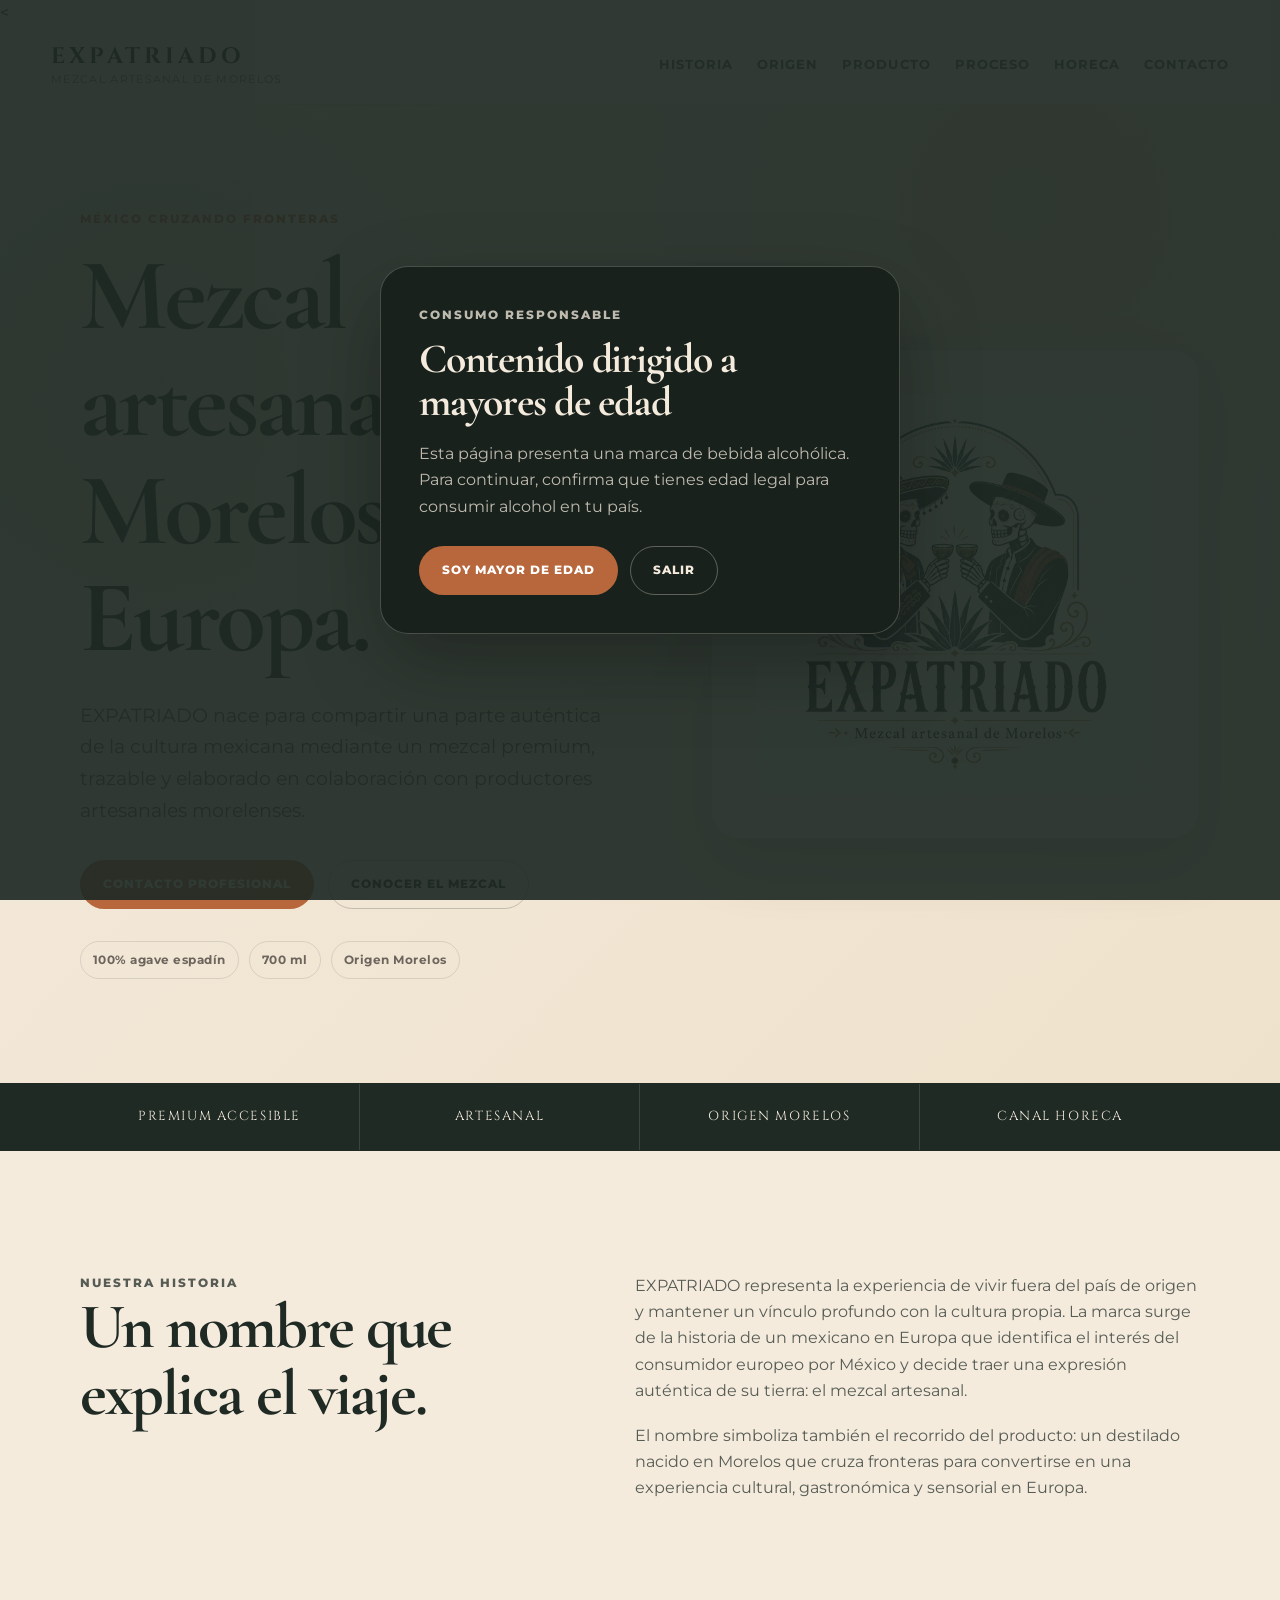
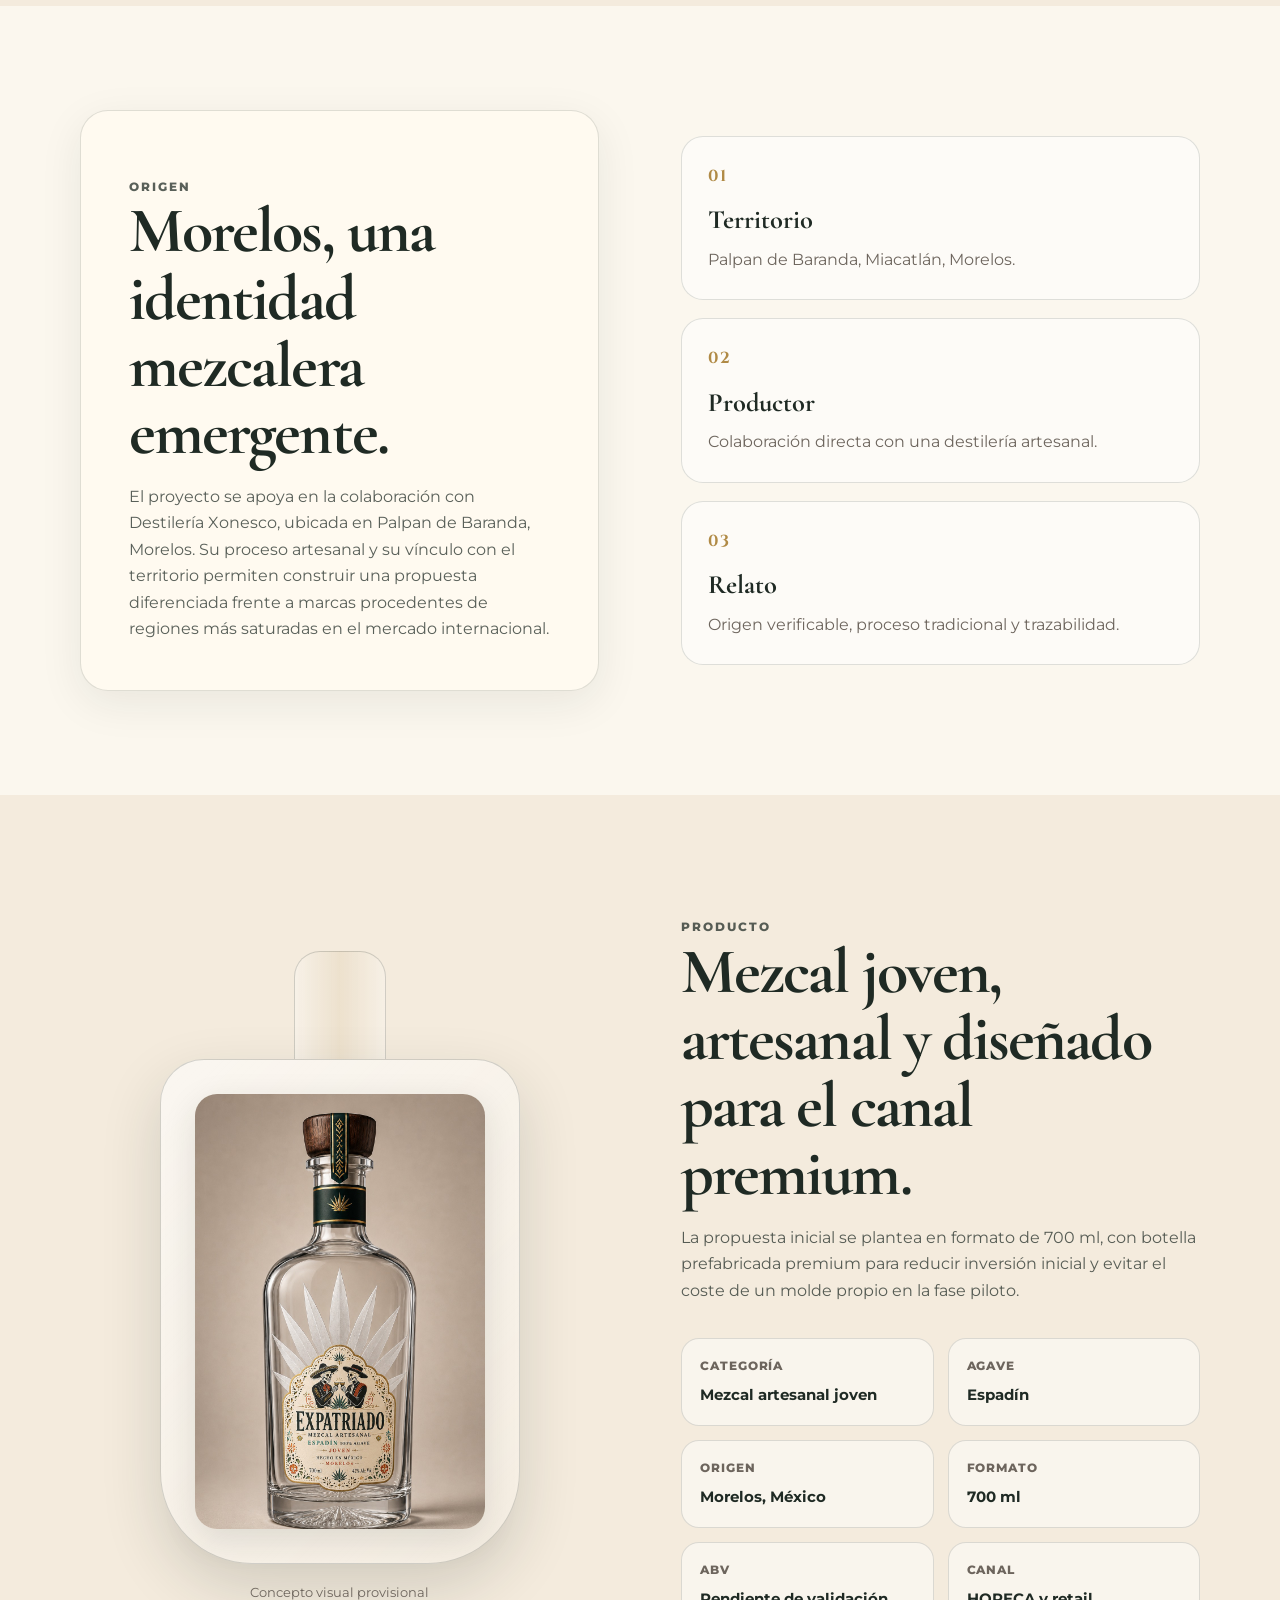
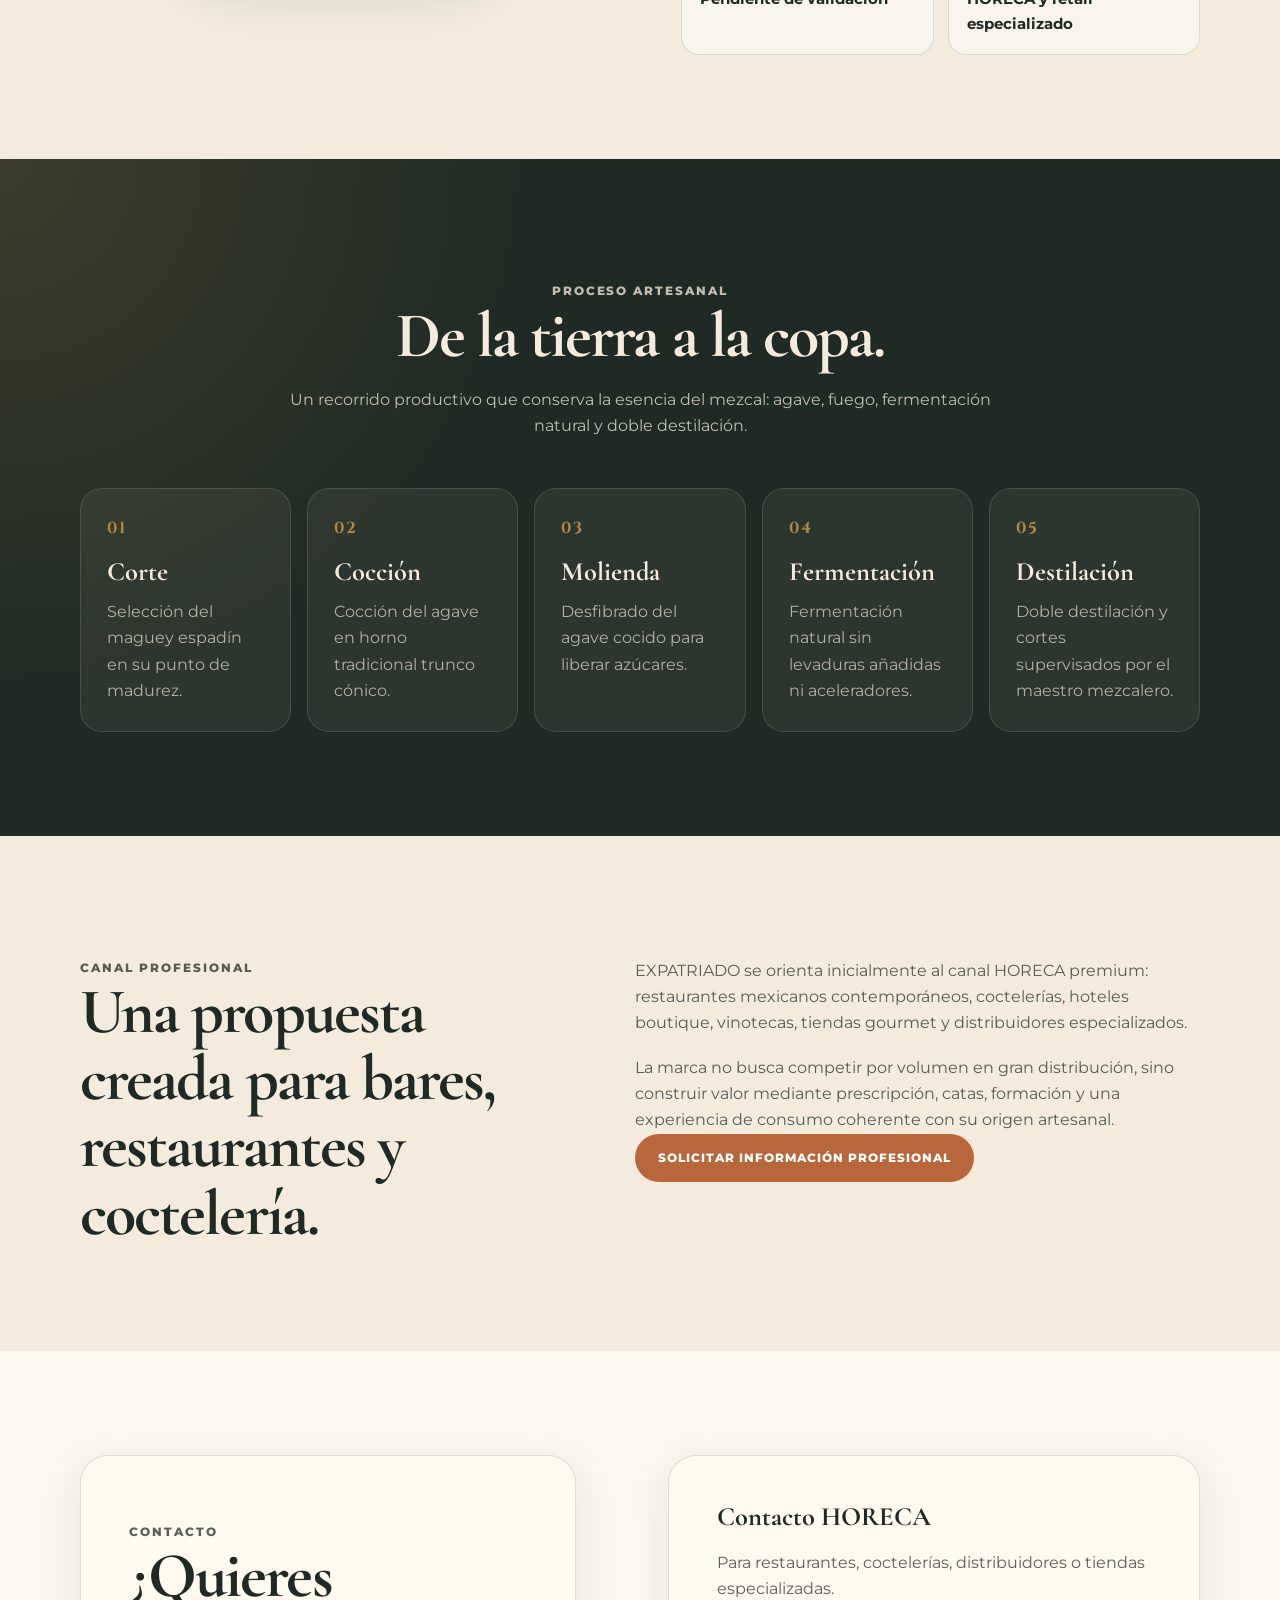
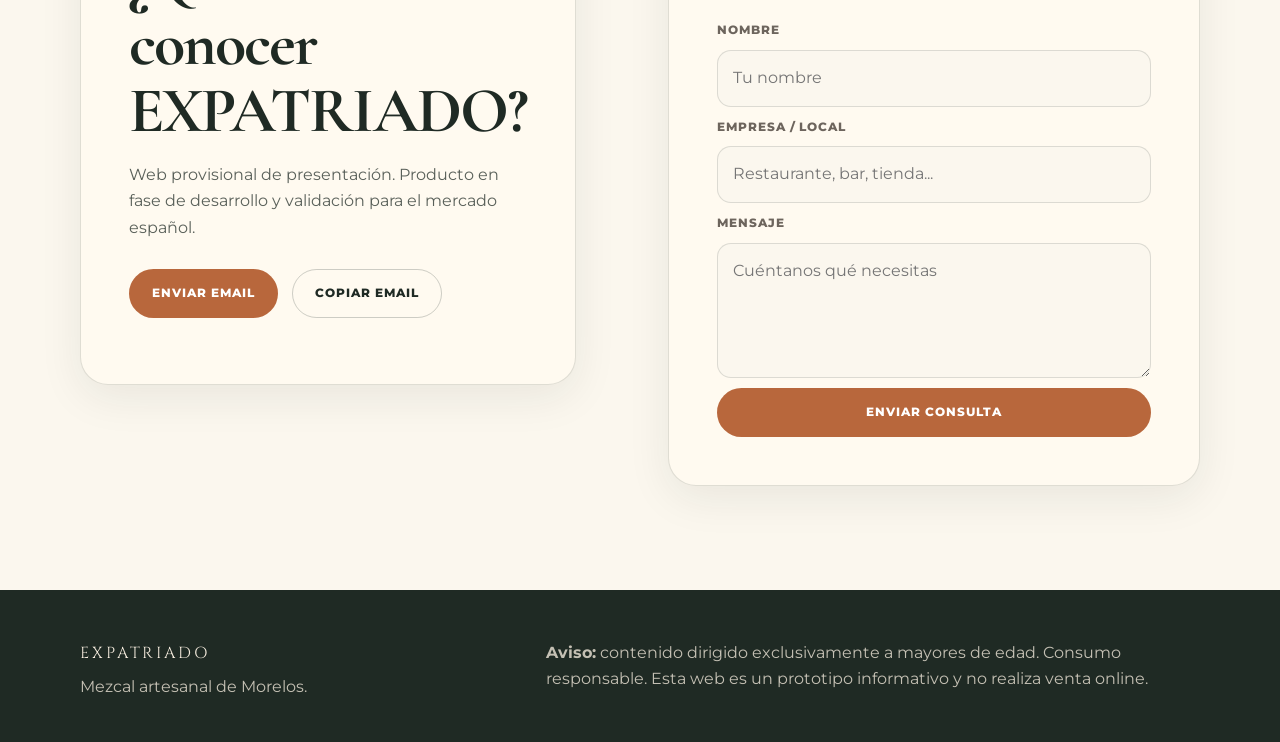
==== index.html @ f36135cd "Replace logo image with Expatriado-logo.jpg" ====
<!doctype html>
<html lang="es">
<head>
  <meta charset="utf-8" />
  <meta name="viewport" content="width=device-width, initial-scale=1" />
  <title>EXPATRIADO | Mezcal artesanal de Morelos</title>
  <meta name="description" content="EXPATRIADO es una propuesta de mezcal artesanal de Morelos creada para acercar la cultura mexicana al mercado europeo." />
  <meta name="theme-color" content="#1F2A24" />

  <!-- Cambia estos favicons por tu versión final del logo si quieres -->
  <link rel="icon" type="image/png" sizes="192x192" href="./Expatriado-logo.jpg" />
  <<link rel="stylesheet" href="./style.css">

  <!-- Tipografías: puedes sustituirlas si decides cambiar el estilo visual -->
  <link rel="preconnect" href="https://fonts.googleapis.com" />
  <link rel="preconnect" href="https://fonts.gstatic.com" crossorigin />
  <link href="https://fonts.googleapis.com/css2?family=Cinzel:wght@500;600;700&family=Cormorant+Garamond:wght@500;600;700&family=Montserrat:wght@400;500;600;700&display=swap" rel="stylesheet" />

  <link rel="stylesheet" href="style.css" />
</head>
<body>
  <div class="age-gate" id="ageGate" aria-live="polite">
    <div class="age-gate__card" role="dialog" aria-modal="true" aria-labelledby="ageTitle">
      <p class="eyebrow">Consumo responsable</p>
      <h2 id="ageTitle">Contenido dirigido a mayores de edad</h2>
      <p>Esta página presenta una marca de bebida alcohólica. Para continuar, confirma que tienes edad legal para consumir alcohol en tu país.</p>
      <div class="age-gate__actions">
        <button class="btn btn--primary" id="acceptAge">Soy mayor de edad</button>
        <a class="btn btn--ghost" href="https://www.google.com/">Salir</a>
      </div>
    </div>
  </div>

  <header class="site-header" id="top">
    <a class="brand" href="#top" aria-label="Ir al inicio">
      <span class="brand__name">EXPATRIADO</span>
      <span class="brand__tagline">Mezcal artesanal de Morelos</span>
    </a>

    <button class="nav-toggle" id="navToggle" aria-label="Abrir menú" aria-controls="siteNav" aria-expanded="false">
      <span></span><span></span><span></span>
    </button>

    <nav class="site-nav" id="siteNav">
      <a href="#historia">Historia</a>
      <a href="#origen">Origen</a>
      <a href="#producto">Producto</a>
      <a href="#proceso">Proceso</a>
      <a href="#horeca">HORECA</a>
      <a href="#contacto">Contacto</a>
    </nav>
  </header>

  <main>
    <section class="hero section-padding">
      <div class="container hero__grid">
        <div class="hero__content reveal">
          <p class="eyebrow">México cruzando fronteras</p>
          <h1>Mezcal artesanal de Morelos para Europa.</h1>
          <p class="hero__lead">EXPATRIADO nace para compartir una parte auténtica de la cultura mexicana mediante un mezcal premium, trazable y elaborado en colaboración con productores artesanales morelenses.</p>
          <div class="hero__actions">
            <a class="btn btn--primary" href="#contacto">Contacto profesional</a>
            <a class="btn btn--secondary" href="#producto">Conocer el mezcal</a>
          </div>
          <div class="hero__meta" aria-label="Atributos principales">
            <span>100% agave espadín</span>
            <span>700 ml</span>
            <span>Origen Morelos</span>
          </div>
        </div>

        <div class="hero__visual reveal reveal--delay">
          <div class="logo-card">
            <img src="./Expatriado-logo.jpg" alt="Logo conceptual de EXPATRIADO Mezcal Artesanal de Morelos" />
          </div>
        </div>
      </div>
    </section>

    <section class="intro-band" aria-label="Posicionamiento de marca">
      <div class="container intro-band__grid">
        <p>Premium accesible</p>
        <p>Artesanal</p>
        <p>Origen Morelos</p>
        <p>Canal HORECA</p>
      </div>
    </section>

    <section class="section-padding" id="historia">
      <div class="container split">
        <div class="section-heading reveal">
          <p class="eyebrow">Nuestra historia</p>
          <h2>Un nombre que explica el viaje.</h2>
        </div>
        <div class="copy reveal reveal--delay">
          <p>EXPATRIADO representa la experiencia de vivir fuera del país de origen y mantener un vínculo profundo con la cultura propia. La marca surge de la historia de un mexicano en Europa que identifica el interés del consumidor europeo por México y decide traer una expresión auténtica de su tierra: el mezcal artesanal.</p>
          <p>El nombre simboliza también el recorrido del producto: un destilado nacido en Morelos que cruza fronteras para convertirse en una experiencia cultural, gastronómica y sensorial en Europa.</p>
        </div>
      </div>
    </section>

    <section class="section-padding section-muted" id="origen">
      <div class="container origin-grid">
        <div class="origin-card reveal">
          <p class="eyebrow">Origen</p>
          <h2>Morelos, una identidad mezcalera emergente.</h2>
          <p>El proyecto se apoya en la colaboración con Destilería Xonesco, ubicada en Palpan de Baranda, Morelos. Su proceso artesanal y su vínculo con el territorio permiten construir una propuesta diferenciada frente a marcas procedentes de regiones más saturadas en el mercado internacional.</p>
        </div>
        <div class="origin-points reveal reveal--delay">
          <article>
            <span>01</span>
            <h3>Territorio</h3>
            <p>Palpan de Baranda, Miacatlán, Morelos.</p>
          </article>
          <article>
            <span>02</span>
            <h3>Productor</h3>
            <p>Colaboración directa con una destilería artesanal.</p>
          </article>
          <article>
            <span>03</span>
            <h3>Relato</h3>
            <p>Origen verificable, proceso tradicional y trazabilidad.</p>
          </article>
        </div>
      </div>
    </section>

    <section class="section-padding" id="producto">
      <div class="container product-grid">
        <div class="bottle-card reveal" aria-label="Concepto visual de botella">
          <div class="bottle-card__neck"></div>
          <div class="bottle-card__body">
            <img src="./Expatriado-botella.jpg" alt="Concepto de etiqueta EXPATRIADO" />
          </div>
          <p class="bottle-card__caption">Concepto visual provisional</p>
        </div>

        <div class="product-copy reveal reveal--delay">
          <p class="eyebrow">Producto</p>
          <h2>Mezcal joven, artesanal y diseñado para el canal premium.</h2>
          <p>La propuesta inicial se plantea en formato de 700 ml, con botella prefabricada premium para reducir inversión inicial y evitar el coste de un molde propio en la fase piloto.</p>

          <div class="specs">
            <div><span>Categoría</span><strong>Mezcal artesanal joven</strong></div>
            <div><span>Agave</span><strong>Espadín</strong></div>
            <div><span>Origen</span><strong>Morelos, México</strong></div>
            <div><span>Formato</span><strong>700 ml</strong></div>
            <div><span>ABV</span><strong>Pendiente de validación</strong></div>
            <div><span>Canal</span><strong>HORECA y retail especializado</strong></div>
          </div>
        </div>
      </div>
    </section>

    <section class="section-padding section-dark" id="proceso">
      <div class="container">
        <div class="section-heading section-heading--center reveal">
          <p class="eyebrow">Proceso artesanal</p>
          <h2>De la tierra a la copa.</h2>
          <p>Un recorrido productivo que conserva la esencia del mezcal: agave, fuego, fermentación natural y doble destilación.</p>
        </div>

        <div class="process-grid reveal reveal--delay">
          <article>
            <span>01</span>
            <h3>Corte</h3>
            <p>Selección del maguey espadín en su punto de madurez.</p>
          </article>
          <article>
            <span>02</span>
            <h3>Cocción</h3>
            <p>Cocción del agave en horno tradicional trunco cónico.</p>
          </article>
          <article>
            <span>03</span>
            <h3>Molienda</h3>
            <p>Desfibrado del agave cocido para liberar azúcares.</p>
          </article>
          <article>
            <span>04</span>
            <h3>Fermentación</h3>
            <p>Fermentación natural sin levaduras añadidas ni aceleradores.</p>
          </article>
          <article>
            <span>05</span>
            <h3>Destilación</h3>
            <p>Doble destilación y cortes supervisados por el maestro mezcalero.</p>
          </article>
        </div>
      </div>
    </section>

    <section class="section-padding" id="horeca">
      <div class="container horeca-grid">
        <div class="section-heading reveal">
          <p class="eyebrow">Canal profesional</p>
          <h2>Una propuesta creada para bares, restaurantes y coctelería.</h2>
        </div>
        <div class="copy reveal reveal--delay">
          <p>EXPATRIADO se orienta inicialmente al canal HORECA premium: restaurantes mexicanos contemporáneos, coctelerías, hoteles boutique, vinotecas, tiendas gourmet y distribuidores especializados.</p>
          <p>La marca no busca competir por volumen en gran distribución, sino construir valor mediante prescripción, catas, formación y una experiencia de consumo coherente con su origen artesanal.</p>
          <a class="btn btn--primary" href="#contacto">Solicitar información profesional</a>
        </div>
      </div>
    </section>

    <section class="section-padding section-muted" id="contacto">
      <div class="container contact-grid">
        <div class="contact-card reveal">
          <p class="eyebrow">Contacto</p>
          <h2>¿Quieres conocer EXPATRIADO?</h2>
          <p>Web provisional de presentación. Producto en fase de desarrollo y validación para el mercado español.</p>
          <div class="contact-actions">
            <!-- CAMBIAR: sustituye este correo por el correo real de la marca -->
            <a class="btn btn--primary" href="mailto:contacto@expatriadomezcal.com?subject=Contacto%20profesional%20EXPATRIADO">Enviar email</a>
            <button class="btn btn--secondary" id="copyEmail" type="button" data-email="contacto@expatriadomezcal.com">Copiar email</button>
          </div>
          <p class="small-text" id="copyStatus" aria-live="polite"></p>
        </div>

        <div class="newsletter-card reveal reveal--delay">
          <h3>Contacto HORECA</h3>
          <p>Para restaurantes, coctelerías, distribuidores o tiendas especializadas.</p>
          <!-- GitHub Pages no procesa formularios. Conecta este formulario a Google Forms, Formspree o Netlify Forms si lo necesitas. -->
          <form class="contact-form" action="mailto:contacto@expatriadomezcal.com" method="post" enctype="text/plain">
            <label for="name">Nombre</label>
            <input id="name" name="nombre" type="text" placeholder="Tu nombre" />

            <label for="business">Empresa / local</label>
            <input id="business" name="empresa" type="text" placeholder="Restaurante, bar, tienda..." />

            <label for="message">Mensaje</label>
            <textarea id="message" name="mensaje" rows="4" placeholder="Cuéntanos qué necesitas"></textarea>

            <button class="btn btn--primary" type="submit">Enviar consulta</button>
          </form>
        </div>
      </div>
    </section>
  </main>

  <footer class="site-footer">
    <div class="container footer-grid">
      <div>
        <p class="footer-brand">EXPATRIADO</p>
        <p>Mezcal artesanal de Morelos.</p>
      </div>
      <div>
        <p><strong>Aviso:</strong> contenido dirigido exclusivamente a mayores de edad. Consumo responsable. Esta web es un prototipo informativo y no realiza venta online.</p>
      </div>
    </div>
  </footer>

  <script src="script.js"></script>
</body>
</html>
---- style.css ----
:root {
  --cream: #F4EBDD;
  --paper: #FBF7EE;
  --obsidian: #1F2A24;
  --agave: #4F6F52;
  --terracotta: #B8673C;
  --old-gold: #B08A45;
  --talavera: #2F5F73;
  --charcoal: #2B2B2B;
  --muted: #6D655D;
  --line: rgba(31, 42, 36, 0.14);
  --shadow: 0 24px 60px rgba(31, 42, 36, 0.16);
  --radius: 28px;
  --font-logo: 'Cinzel', Georgia, serif;
  --font-title: 'Cormorant Garamond', Georgia, serif;
  --font-body: 'Montserrat', Arial, sans-serif;
}

* { box-sizing: border-box; }
html { scroll-behavior: smooth; }
body {
  margin: 0;
  font-family: var(--font-body);
  color: var(--obsidian);
  background: var(--cream);
  line-height: 1.65;
}

img { max-width: 100%; display: block; }
a { color: inherit; text-decoration: none; }
button, input, textarea { font: inherit; }

.container {
  width: min(1120px, calc(100% - 40px));
  margin-inline: auto;
}

.section-padding { padding: 104px 0; }
.section-muted { background: var(--paper); }
.section-dark {
  background: radial-gradient(circle at top left, rgba(176, 138, 69, 0.20), transparent 38%), var(--obsidian);
  color: var(--cream);
}

.site-header {
  position: sticky;
  top: 0;
  z-index: 20;
  display: flex;
  align-items: center;
  justify-content: space-between;
  gap: 24px;
  padding: 18px clamp(20px, 4vw, 56px);
  background: rgba(244, 235, 221, 0.88);
  backdrop-filter: blur(16px);
  border-bottom: 1px solid rgba(31, 42, 36, 0.08);
}

.brand { display: inline-flex; flex-direction: column; line-height: 1.1; }
.brand__name {
  font-family: var(--font-logo);
  letter-spacing: 0.18em;
  font-size: clamp(1.05rem, 2vw, 1.4rem);
  font-weight: 700;
}
.brand__tagline {
  margin-top: 5px;
  font-size: 0.68rem;
  letter-spacing: 0.12em;
  text-transform: uppercase;
  color: var(--muted);
}

.site-nav { display: flex; align-items: center; gap: 24px; }
.site-nav a {
  font-size: 0.79rem;
  font-weight: 700;
  text-transform: uppercase;
  letter-spacing: 0.08em;
  color: rgba(31, 42, 36, 0.78);
  transition: color 180ms ease;
}
.site-nav a:hover { color: var(--terracotta); }

.nav-toggle { display: none; background: transparent; border: 0; padding: 8px; }
.nav-toggle span { display: block; width: 25px; height: 2px; margin: 5px 0; background: var(--obsidian); }

.hero {
  min-height: calc(100vh - 80px);
  display: grid;
  align-items: center;
  background:
    radial-gradient(circle at 80% 10%, rgba(176, 138, 69, 0.18), transparent 28%),
    radial-gradient(circle at 12% 28%, rgba(79, 111, 82, 0.12), transparent 24%),
    linear-gradient(135deg, var(--cream), #EFE2CC);
}
.hero__grid {
  display: grid;
  grid-template-columns: 1.05fr 0.95fr;
  gap: clamp(40px, 7vw, 90px);
  align-items: center;
}
.eyebrow {
  margin: 0 0 12px;
  color: var(--terracotta);
  font-size: 0.78rem;
  font-weight: 800;
  letter-spacing: 0.16em;
  text-transform: uppercase;
}
h1, h2, h3 { margin: 0; line-height: 1.05; }
h1 {
  max-width: 780px;
  font-family: var(--font-title);
  font-size: clamp(3.4rem, 8vw, 7.5rem);
  font-weight: 700;
  letter-spacing: -0.035em;
}
h2 {
  font-family: var(--font-title);
  font-size: clamp(2.4rem, 5vw, 4.6rem);
  font-weight: 700;
  letter-spacing: -0.03em;
}
h3 {
  font-family: var(--font-title);
  font-size: 1.65rem;
  font-weight: 700;
}
.hero__lead {
  max-width: 640px;
  margin: 28px 0 0;
  color: rgba(31, 42, 36, 0.78);
  font-size: clamp(1rem, 2vw, 1.2rem);
}
.hero__actions { display: flex; gap: 14px; flex-wrap: wrap; margin-top: 34px; }
.btn {
  display: inline-flex;
  align-items: center;
  justify-content: center;
  min-height: 48px;
  padding: 13px 22px;
  border-radius: 999px;
  border: 1px solid transparent;
  cursor: pointer;
  font-size: 0.78rem;
  font-weight: 800;
  text-transform: uppercase;
  letter-spacing: 0.08em;
  transition: transform 180ms ease, background 180ms ease, border-color 180ms ease;
}
.btn:hover { transform: translateY(-2px); }
.btn--primary { background: var(--terracotta); color: #fff; }
.btn--secondary { background: transparent; border-color: rgba(31, 42, 36, 0.22); color: var(--obsidian); }
.btn--ghost { background: transparent; border-color: rgba(244, 235, 221, 0.32); color: var(--cream); }
.hero__meta {
  display: flex;
  flex-wrap: wrap;
  gap: 10px;
  margin-top: 32px;
}
.hero__meta span {
  border: 1px solid rgba(31, 42, 36, 0.12);
  border-radius: 999px;
  padding: 8px 12px;
  color: var(--muted);
  font-size: 0.76rem;
  font-weight: 700;
  letter-spacing: 0.04em;
}
.logo-card {
  padding: clamp(22px, 4vw, 44px);
  border: 1px solid rgba(31, 42, 36, 0.12);
  border-radius: var(--radius);
  background: rgba(251, 247, 238, 0.72);
  box-shadow: var(--shadow);
}
.logo-card img { border-radius: calc(var(--radius) - 10px); }

.intro-band {
  border-top: 1px solid var(--line);
  border-bottom: 1px solid var(--line);
  background: var(--obsidian);
  color: var(--cream);
}
.intro-band__grid {
  display: grid;
  grid-template-columns: repeat(4, 1fr);
  text-align: center;
}
.intro-band p {
  margin: 0;
  padding: 22px 12px;
  border-right: 1px solid rgba(244, 235, 221, 0.14);
  font-family: var(--font-logo);
  letter-spacing: 0.12em;
  text-transform: uppercase;
  font-size: 0.82rem;
}
.intro-band p:last-child { border-right: 0; }

.split, .horeca-grid, .contact-grid {
  display: grid;
  grid-template-columns: 0.9fr 1.1fr;
  gap: clamp(36px, 8vw, 92px);
  align-items: start;
}
.copy p, .origin-card p, .product-copy p, .contact-card p, .newsletter-card p, .section-heading p {
  color: rgba(31, 42, 36, 0.74);
  margin: 18px 0 0;
}
.section-dark .section-heading p { color: rgba(244, 235, 221, 0.76); }
.section-heading--center { text-align: center; max-width: 760px; margin-inline: auto; }

.origin-grid, .product-grid {
  display: grid;
  grid-template-columns: 1fr 1fr;
  gap: clamp(36px, 7vw, 82px);
  align-items: center;
}
.origin-card, .contact-card, .newsletter-card {
  padding: clamp(28px, 4vw, 48px);
  border: 1px solid var(--line);
  border-radius: var(--radius);
  background: #fffaf0;
  box-shadow: 0 12px 44px rgba(31, 42, 36, 0.08);
}
.origin-points { display: grid; gap: 18px; }
.origin-points article, .process-grid article {
  padding: 26px;
  border-radius: 22px;
  border: 1px solid var(--line);
  background: rgba(255,255,255,0.54);
}
.origin-points span, .process-grid span {
  display: inline-block;
  margin-bottom: 18px;
  color: var(--old-gold);
  font-family: var(--font-logo);
  font-weight: 700;
  letter-spacing: 0.12em;
}
.origin-points p, .process-grid p { margin: 12px 0 0; color: var(--muted); }

.bottle-card {
  position: relative;
  width: min(360px, 100%);
  margin-inline: auto;
  display: grid;
  place-items: center;
}
.bottle-card__neck {
  width: 92px;
  height: 108px;
  border-radius: 26px 26px 0 0;
  border: 1px solid rgba(31, 42, 36, 0.18);
  border-bottom: 0;
  background: linear-gradient(90deg, rgba(255,255,255,0.3), rgba(176,138,69,0.10), rgba(255,255,255,0.26));
}
.bottle-card__body {
  width: 100%;
  min-height: 440px;
  display: grid;
  place-items: center;
  padding: 34px;
  border: 1px solid rgba(31, 42, 36, 0.18);
  border-radius: 44px 44px 92px 92px;
  background: linear-gradient(135deg, rgba(255,255,255,0.58), rgba(255,255,255,0.18));
  box-shadow: var(--shadow);
}
.bottle-card__body img { border-radius: 22px; box-shadow: 0 10px 34px rgba(31,42,36,0.12); }
.bottle-card__caption { margin: 18px 0 0; color: var(--muted); font-size: 0.82rem; }

.specs {
  display: grid;
  grid-template-columns: 1fr 1fr;
  gap: 14px;
  margin-top: 34px;
}
.specs div {
  padding: 18px;
  border: 1px solid var(--line);
  border-radius: 18px;
  background: rgba(255,255,255,0.48);
}
.specs span {
  display: block;
  color: var(--muted);
  font-size: 0.72rem;
  text-transform: uppercase;
  letter-spacing: 0.08em;
  font-weight: 800;
}
.specs strong { display: block; margin-top: 6px; font-size: 0.95rem; }

.process-grid {
  display: grid;
  grid-template-columns: repeat(5, 1fr);
  gap: 16px;
  margin-top: 48px;
}
.process-grid article {
  background: rgba(244, 235, 221, 0.06);
  border-color: rgba(244, 235, 221, 0.14);
}
.process-grid p { color: rgba(244, 235, 221, 0.68); }

.contact-actions { display: flex; flex-wrap: wrap; gap: 14px; margin-top: 28px; }
.small-text { font-size: 0.82rem; color: var(--muted); }
.contact-form { display: grid; gap: 10px; margin-top: 18px; }
.contact-form label {
  font-size: 0.75rem;
  text-transform: uppercase;
  letter-spacing: 0.08em;
  font-weight: 800;
  color: var(--muted);
}
.contact-form input, .contact-form textarea {
  width: 100%;
  border: 1px solid var(--line);
  border-radius: 14px;
  background: var(--paper);
  padding: 14px 15px;
  color: var(--obsidian);
}
.contact-form textarea { resize: vertical; }

.site-footer {
  padding: 42px 0;
  background: var(--obsidian);
  color: rgba(244, 235, 221, 0.78);
}
.footer-grid {
  display: grid;
  grid-template-columns: 0.8fr 1.2fr;
  gap: 30px;
  align-items: start;
}
.footer-brand {
  margin: 0;
  font-family: var(--font-logo);
  letter-spacing: 0.18em;
  color: var(--cream);
}
.site-footer p { margin: 8px 0 0; }

.age-gate {
  position: fixed;
  inset: 0;
  z-index: 100;
  display: none;
  align-items: center;
  justify-content: center;
  padding: 22px;
  background: rgba(31, 42, 36, 0.92);
  color: var(--cream);
}
.age-gate.is-visible { display: flex; }
.age-gate__card {
  max-width: 520px;
  padding: 38px;
  border: 1px solid rgba(244,235,221,0.22);
  border-radius: var(--radius);
  background: #18211c;
  box-shadow: 0 30px 80px rgba(0,0,0,0.28);
}
.age-gate__card h2 { font-size: 2.6rem; }
.age-gate__card p { color: rgba(244, 235, 221, 0.76); }
.age-gate__actions { display: flex; gap: 12px; flex-wrap: wrap; margin-top: 26px; }

.reveal {
  opacity: 0;
  transform: translateY(20px);
  transition: opacity 650ms ease, transform 650ms ease;
}
.reveal.is-visible { opacity: 1; transform: translateY(0); }
.reveal--delay { transition-delay: 110ms; }

@media (max-width: 980px) {
  .hero__grid, .split, .origin-grid, .product-grid, .horeca-grid, .contact-grid, .footer-grid { grid-template-columns: 1fr; }
  .process-grid { grid-template-columns: repeat(2, 1fr); }
  .intro-band__grid { grid-template-columns: repeat(2, 1fr); }
  .site-nav {
    position: absolute;
    inset: 100% 18px auto 18px;
    display: none;
    flex-direction: column;
    align-items: stretch;
    gap: 0;
    padding: 14px;
    border: 1px solid var(--line);
    border-radius: 18px;
    background: rgba(244, 235, 221, 0.98);
    box-shadow: var(--shadow);
  }
  .site-nav.is-open { display: flex; }
  .site-nav a { padding: 12px; }
  .nav-toggle { display: inline-block; }
}

@media (max-width: 620px) {
  .container { width: min(100% - 28px, 1120px); }
  .section-padding { padding: 72px 0; }
  h1 { font-size: 3.2rem; }
  h2 { font-size: 2.45rem; }
  .specs, .process-grid, .intro-band__grid { grid-template-columns: 1fr; }
  .intro-band p { border-right: 0; border-bottom: 1px solid rgba(244,235,221,0.14); }
  .bottle-card__body { min-height: 360px; padding: 22px; }
  .age-gate__card { padding: 26px; }
}
---- style.css ----
:root {
  --cream: #F4EBDD;
  --paper: #FBF7EE;
  --obsidian: #1F2A24;
  --agave: #4F6F52;
  --terracotta: #B8673C;
  --old-gold: #B08A45;
  --talavera: #2F5F73;
  --charcoal: #2B2B2B;
  --muted: #6D655D;
  --line: rgba(31, 42, 36, 0.14);
  --shadow: 0 24px 60px rgba(31, 42, 36, 0.16);
  --radius: 28px;
  --font-logo: 'Cinzel', Georgia, serif;
  --font-title: 'Cormorant Garamond', Georgia, serif;
  --font-body: 'Montserrat', Arial, sans-serif;
}

* { box-sizing: border-box; }
html { scroll-behavior: smooth; }
body {
  margin: 0;
  font-family: var(--font-body);
  color: var(--obsidian);
  background: var(--cream);
  line-height: 1.65;
}

img { max-width: 100%; display: block; }
a { color: inherit; text-decoration: none; }
button, input, textarea { font: inherit; }

.container {
  width: min(1120px, calc(100% - 40px));
  margin-inline: auto;
}

.section-padding { padding: 104px 0; }
.section-muted { background: var(--paper); }
.section-dark {
  background: radial-gradient(circle at top left, rgba(176, 138, 69, 0.20), transparent 38%), var(--obsidian);
  color: var(--cream);
}

.site-header {
  position: sticky;
  top: 0;
  z-index: 20;
  display: flex;
  align-items: center;
  justify-content: space-between;
  gap: 24px;
  padding: 18px clamp(20px, 4vw, 56px);
  background: rgba(244, 235, 221, 0.88);
  backdrop-filter: blur(16px);
  border-bottom: 1px solid rgba(31, 42, 36, 0.08);
}

.brand { display: inline-flex; flex-direction: column; line-height: 1.1; }
.brand__name {
  font-family: var(--font-logo);
  letter-spacing: 0.18em;
  font-size: clamp(1.05rem, 2vw, 1.4rem);
  font-weight: 700;
}
.brand__tagline {
  margin-top: 5px;
  font-size: 0.68rem;
  letter-spacing: 0.12em;
  text-transform: uppercase;
  color: var(--muted);
}

.site-nav { display: flex; align-items: center; gap: 24px; }
.site-nav a {
  font-size: 0.79rem;
  font-weight: 700;
  text-transform: uppercase;
  letter-spacing: 0.08em;
  color: rgba(31, 42, 36, 0.78);
  transition: color 180ms ease;
}
.site-nav a:hover { color: var(--terracotta); }

.nav-toggle { display: none; background: transparent; border: 0; padding: 8px; }
.nav-toggle span { display: block; width: 25px; height: 2px; margin: 5px 0; background: var(--obsidian); }

.hero {
  min-height: calc(100vh - 80px);
  display: grid;
  align-items: center;
  background:
    radial-gradient(circle at 80% 10%, rgba(176, 138, 69, 0.18), transparent 28%),
    radial-gradient(circle at 12% 28%, rgba(79, 111, 82, 0.12), transparent 24%),
    linear-gradient(135deg, var(--cream), #EFE2CC);
}
.hero__grid {
  display: grid;
  grid-template-columns: 1.05fr 0.95fr;
  gap: clamp(40px, 7vw, 90px);
  align-items: center;
}
.eyebrow {
  margin: 0 0 12px;
  color: var(--terracotta);
  font-size: 0.78rem;
  font-weight: 800;
  letter-spacing: 0.16em;
  text-transform: uppercase;
}
h1, h2, h3 { margin: 0; line-height: 1.05; }
h1 {
  max-width: 780px;
  font-family: var(--font-title);
  font-size: clamp(3.4rem, 8vw, 7.5rem);
  font-weight: 700;
  letter-spacing: -0.035em;
}
h2 {
  font-family: var(--font-title);
  font-size: clamp(2.4rem, 5vw, 4.6rem);
  font-weight: 700;
  letter-spacing: -0.03em;
}
h3 {
  font-family: var(--font-title);
  font-size: 1.65rem;
  font-weight: 700;
}
.hero__lead {
  max-width: 640px;
  margin: 28px 0 0;
  color: rgba(31, 42, 36, 0.78);
  font-size: clamp(1rem, 2vw, 1.2rem);
}
.hero__actions { display: flex; gap: 14px; flex-wrap: wrap; margin-top: 34px; }
.btn {
  display: inline-flex;
  align-items: center;
  justify-content: center;
  min-height: 48px;
  padding: 13px 22px;
  border-radius: 999px;
  border: 1px solid transparent;
  cursor: pointer;
  font-size: 0.78rem;
  font-weight: 800;
  text-transform: uppercase;
  letter-spacing: 0.08em;
  transition: transform 180ms ease, background 180ms ease, border-color 180ms ease;
}
.btn:hover { transform: translateY(-2px); }
.btn--primary { background: var(--terracotta); color: #fff; }
.btn--secondary { background: transparent; border-color: rgba(31, 42, 36, 0.22); color: var(--obsidian); }
.btn--ghost { background: transparent; border-color: rgba(244, 235, 221, 0.32); color: var(--cream); }
.hero__meta {
  display: flex;
  flex-wrap: wrap;
  gap: 10px;
  margin-top: 32px;
}
.hero__meta span {
  border: 1px solid rgba(31, 42, 36, 0.12);
  border-radius: 999px;
  padding: 8px 12px;
  color: var(--muted);
  font-size: 0.76rem;
  font-weight: 700;
  letter-spacing: 0.04em;
}
.logo-card {
  padding: clamp(22px, 4vw, 44px);
  border: 1px solid rgba(31, 42, 36, 0.12);
  border-radius: var(--radius);
  background: rgba(251, 247, 238, 0.72);
  box-shadow: var(--shadow);
}
.logo-card img { border-radius: calc(var(--radius) - 10px); }

.intro-band {
  border-top: 1px solid var(--line);
  border-bottom: 1px solid var(--line);
  background: var(--obsidian);
  color: var(--cream);
}
.intro-band__grid {
  display: grid;
  grid-template-columns: repeat(4, 1fr);
  text-align: center;
}
.intro-band p {
  margin: 0;
  padding: 22px 12px;
  border-right: 1px solid rgba(244, 235, 221, 0.14);
  font-family: var(--font-logo);
  letter-spacing: 0.12em;
  text-transform: uppercase;
  font-size: 0.82rem;
}
.intro-band p:last-child { border-right: 0; }

.split, .horeca-grid, .contact-grid {
  display: grid;
  grid-template-columns: 0.9fr 1.1fr;
  gap: clamp(36px, 8vw, 92px);
  align-items: start;
}
.copy p, .origin-card p, .product-copy p, .contact-card p, .newsletter-card p, .section-heading p {
  color: rgba(31, 42, 36, 0.74);
  margin: 18px 0 0;
}
.section-dark .section-heading p { color: rgba(244, 235, 221, 0.76); }
.section-heading--center { text-align: center; max-width: 760px; margin-inline: auto; }

.origin-grid, .product-grid {
  display: grid;
  grid-template-columns: 1fr 1fr;
  gap: clamp(36px, 7vw, 82px);
  align-items: center;
}
.origin-card, .contact-card, .newsletter-card {
  padding: clamp(28px, 4vw, 48px);
  border: 1px solid var(--line);
  border-radius: var(--radius);
  background: #fffaf0;
  box-shadow: 0 12px 44px rgba(31, 42, 36, 0.08);
}
.origin-points { display: grid; gap: 18px; }
.origin-points article, .process-grid article {
  padding: 26px;
  border-radius: 22px;
  border: 1px solid var(--line);
  background: rgba(255,255,255,0.54);
}
.origin-points span, .process-grid span {
  display: inline-block;
  margin-bottom: 18px;
  color: var(--old-gold);
  font-family: var(--font-logo);
  font-weight: 700;
  letter-spacing: 0.12em;
}
.origin-points p, .process-grid p { margin: 12px 0 0; color: var(--muted); }

.bottle-card {
  position: relative;
  width: min(360px, 100%);
  margin-inline: auto;
  display: grid;
  place-items: center;
}
.bottle-card__neck {
  width: 92px;
  height: 108px;
  border-radius: 26px 26px 0 0;
  border: 1px solid rgba(31, 42, 36, 0.18);
  border-bottom: 0;
  background: linear-gradient(90deg, rgba(255,255,255,0.3), rgba(176,138,69,0.10), rgba(255,255,255,0.26));
}
.bottle-card__body {
  width: 100%;
  min-height: 440px;
  display: grid;
  place-items: center;
  padding: 34px;
  border: 1px solid rgba(31, 42, 36, 0.18);
  border-radius: 44px 44px 92px 92px;
  background: linear-gradient(135deg, rgba(255,255,255,0.58), rgba(255,255,255,0.18));
  box-shadow: var(--shadow);
}
.bottle-card__body img { border-radius: 22px; box-shadow: 0 10px 34px rgba(31,42,36,0.12); }
.bottle-card__caption { margin: 18px 0 0; color: var(--muted); font-size: 0.82rem; }

.specs {
  display: grid;
  grid-template-columns: 1fr 1fr;
  gap: 14px;
  margin-top: 34px;
}
.specs div {
  padding: 18px;
  border: 1px solid var(--line);
  border-radius: 18px;
  background: rgba(255,255,255,0.48);
}
.specs span {
  display: block;
  color: var(--muted);
  font-size: 0.72rem;
  text-transform: uppercase;
  letter-spacing: 0.08em;
  font-weight: 800;
}
.specs strong { display: block; margin-top: 6px; font-size: 0.95rem; }

.process-grid {
  display: grid;
  grid-template-columns: repeat(5, 1fr);
  gap: 16px;
  margin-top: 48px;
}
.process-grid article {
  background: rgba(244, 235, 221, 0.06);
  border-color: rgba(244, 235, 221, 0.14);
}
.process-grid p { color: rgba(244, 235, 221, 0.68); }

.contact-actions { display: flex; flex-wrap: wrap; gap: 14px; margin-top: 28px; }
.small-text { font-size: 0.82rem; color: var(--muted); }
.contact-form { display: grid; gap: 10px; margin-top: 18px; }
.contact-form label {
  font-size: 0.75rem;
  text-transform: uppercase;
  letter-spacing: 0.08em;
  font-weight: 800;
  color: var(--muted);
}
.contact-form input, .contact-form textarea {
  width: 100%;
  border: 1px solid var(--line);
  border-radius: 14px;
  background: var(--paper);
  padding: 14px 15px;
  color: var(--obsidian);
}
.contact-form textarea { resize: vertical; }

.site-footer {
  padding: 42px 0;
  background: var(--obsidian);
  color: rgba(244, 235, 221, 0.78);
}
.footer-grid {
  display: grid;
  grid-template-columns: 0.8fr 1.2fr;
  gap: 30px;
  align-items: start;
}
.footer-brand {
  margin: 0;
  font-family: var(--font-logo);
  letter-spacing: 0.18em;
  color: var(--cream);
}
.site-footer p { margin: 8px 0 0; }

.age-gate {
  position: fixed;
  inset: 0;
  z-index: 100;
  display: none;
  align-items: center;
  justify-content: center;
  padding: 22px;
  background: rgba(31, 42, 36, 0.92);
  color: var(--cream);
}
.age-gate.is-visible { display: flex; }
.age-gate__card {
  max-width: 520px;
  padding: 38px;
  border: 1px solid rgba(244,235,221,0.22);
  border-radius: var(--radius);
  background: #18211c;
  box-shadow: 0 30px 80px rgba(0,0,0,0.28);
}
.age-gate__card h2 { font-size: 2.6rem; }
.age-gate__card p { color: rgba(244, 235, 221, 0.76); }
.age-gate__actions { display: flex; gap: 12px; flex-wrap: wrap; margin-top: 26px; }

.reveal {
  opacity: 0;
  transform: translateY(20px);
  transition: opacity 650ms ease, transform 650ms ease;
}
.reveal.is-visible { opacity: 1; transform: translateY(0); }
.reveal--delay { transition-delay: 110ms; }

@media (max-width: 980px) {
  .hero__grid, .split, .origin-grid, .product-grid, .horeca-grid, .contact-grid, .footer-grid { grid-template-columns: 1fr; }
  .process-grid { grid-template-columns: repeat(2, 1fr); }
  .intro-band__grid { grid-template-columns: repeat(2, 1fr); }
  .site-nav {
    position: absolute;
    inset: 100% 18px auto 18px;
    display: none;
    flex-direction: column;
    align-items: stretch;
    gap: 0;
    padding: 14px;
    border: 1px solid var(--line);
    border-radius: 18px;
    background: rgba(244, 235, 221, 0.98);
    box-shadow: var(--shadow);
  }
  .site-nav.is-open { display: flex; }
  .site-nav a { padding: 12px; }
  .nav-toggle { display: inline-block; }
}

@media (max-width: 620px) {
  .container { width: min(100% - 28px, 1120px); }
  .section-padding { padding: 72px 0; }
  h1 { font-size: 3.2rem; }
  h2 { font-size: 2.45rem; }
  .specs, .process-grid, .intro-band__grid { grid-template-columns: 1fr; }
  .intro-band p { border-right: 0; border-bottom: 1px solid rgba(244,235,221,0.14); }
  .bottle-card__body { min-height: 360px; padding: 22px; }
  .age-gate__card { padding: 26px; }
}
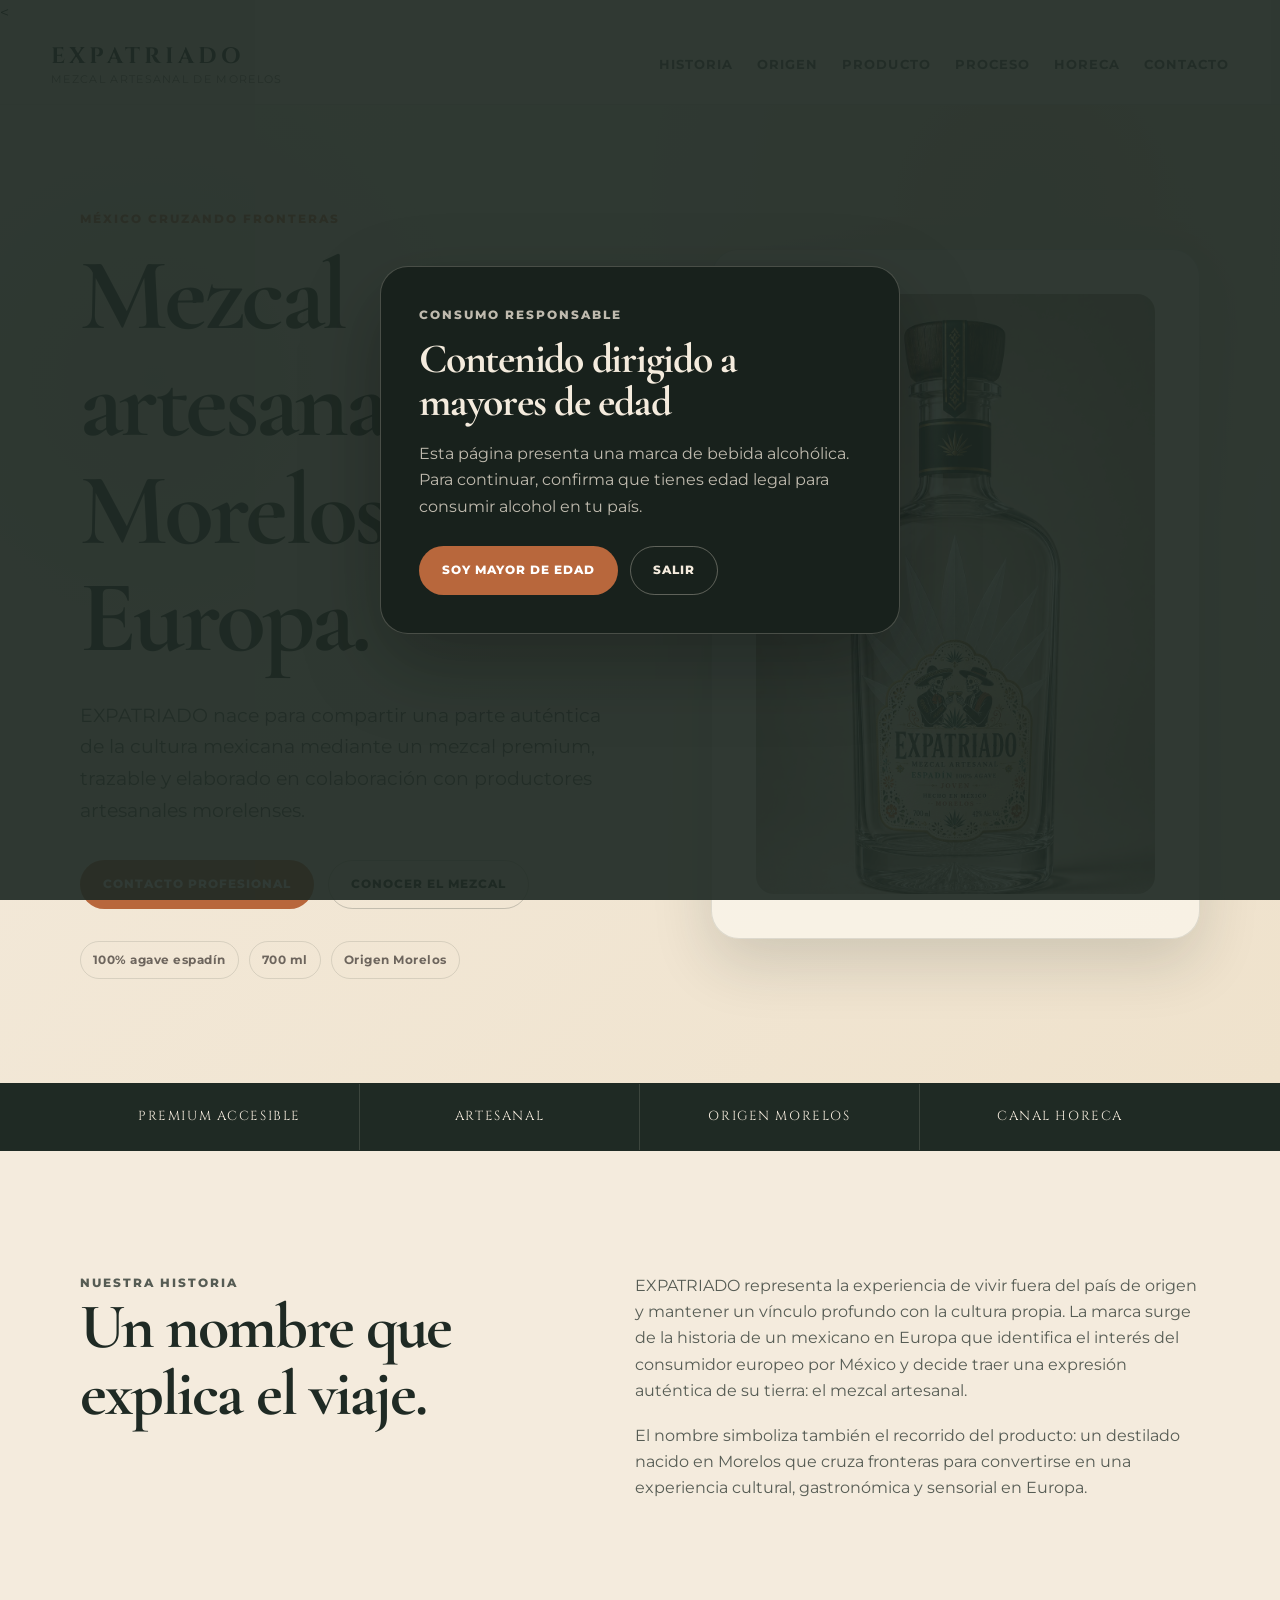
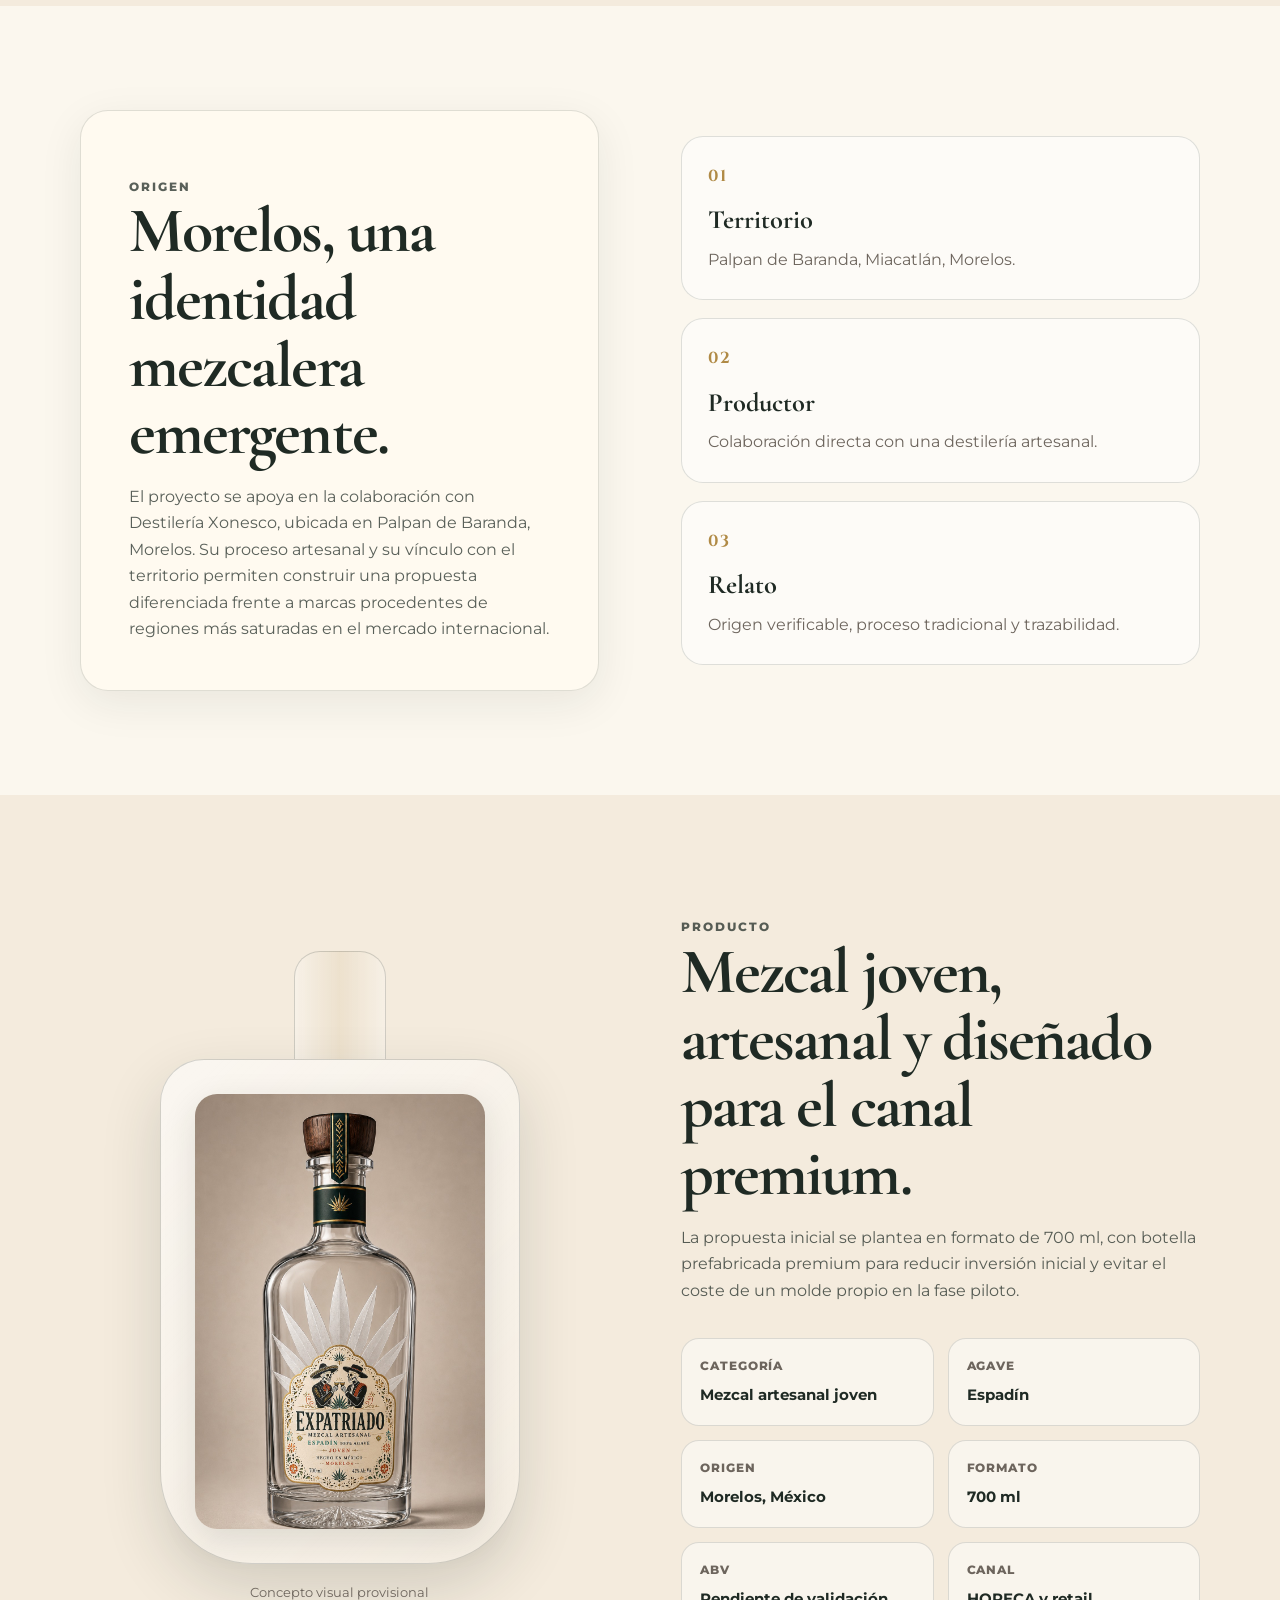
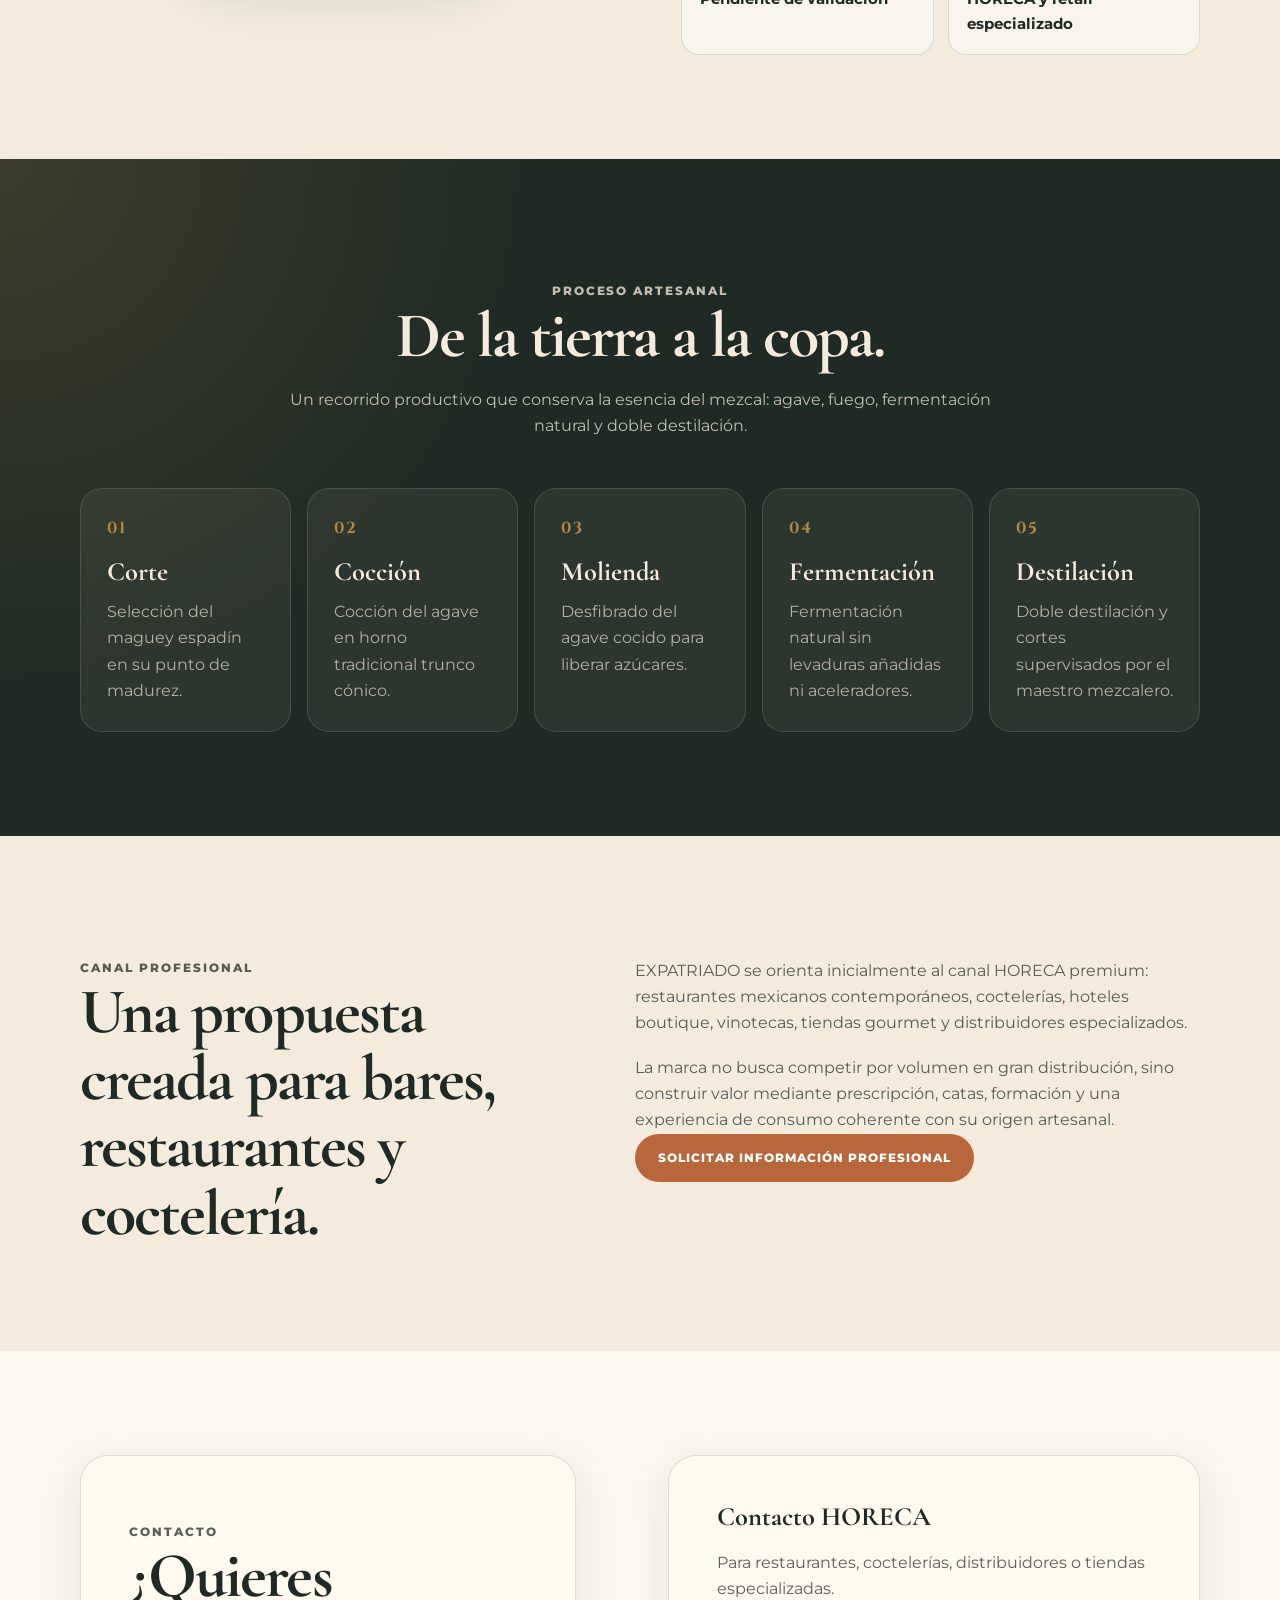
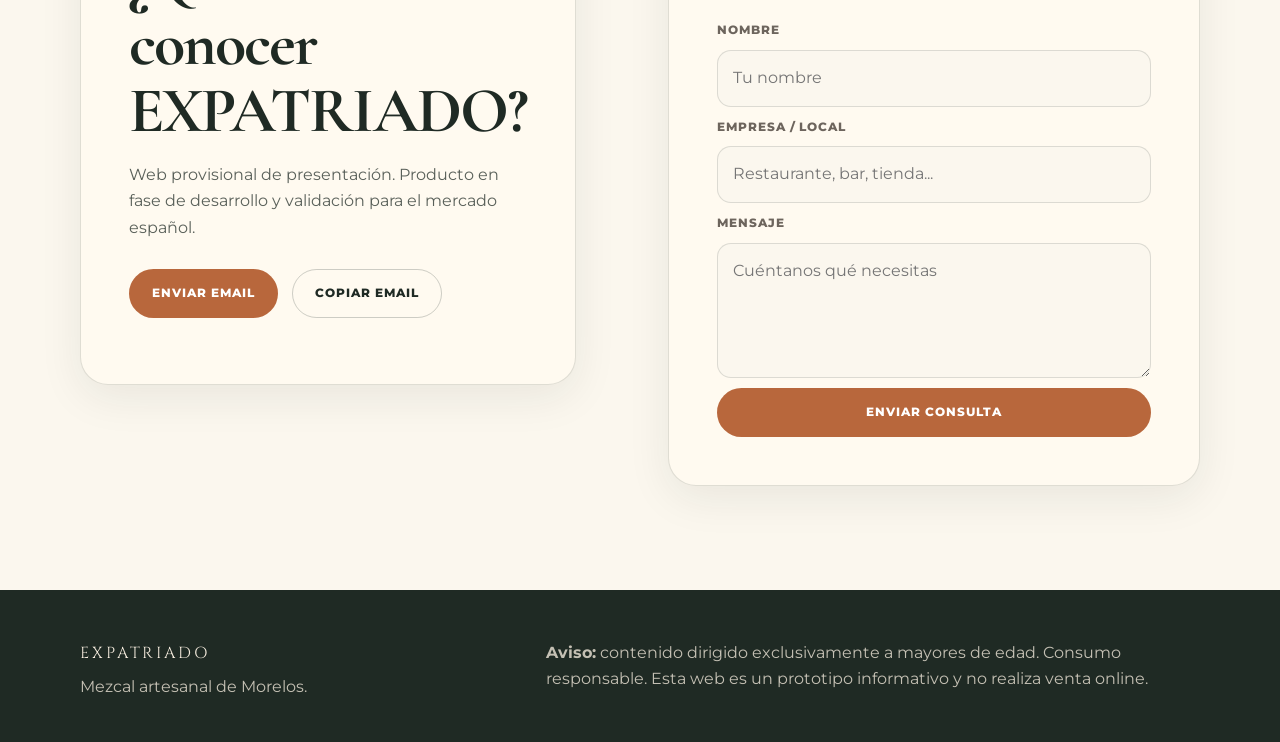
==== commit 1ac9154d: "Replace logo image with bottle image in index.html" ====
--- a/index.html
+++ b/index.html
@@ -71,7 +71,7 @@
 
         <div class="hero__visual reveal reveal--delay">
           <div class="logo-card">
-            <img src="./Expatriado-logo.jpg" alt="Logo conceptual de EXPATRIADO Mezcal Artesanal de Morelos" />
+            <img src="./Expatriado-botella.jpg" alt="Logo conceptual de EXPATRIADO Mezcal Artesanal de Morelos" />
           </div>
         </div>
       </div>
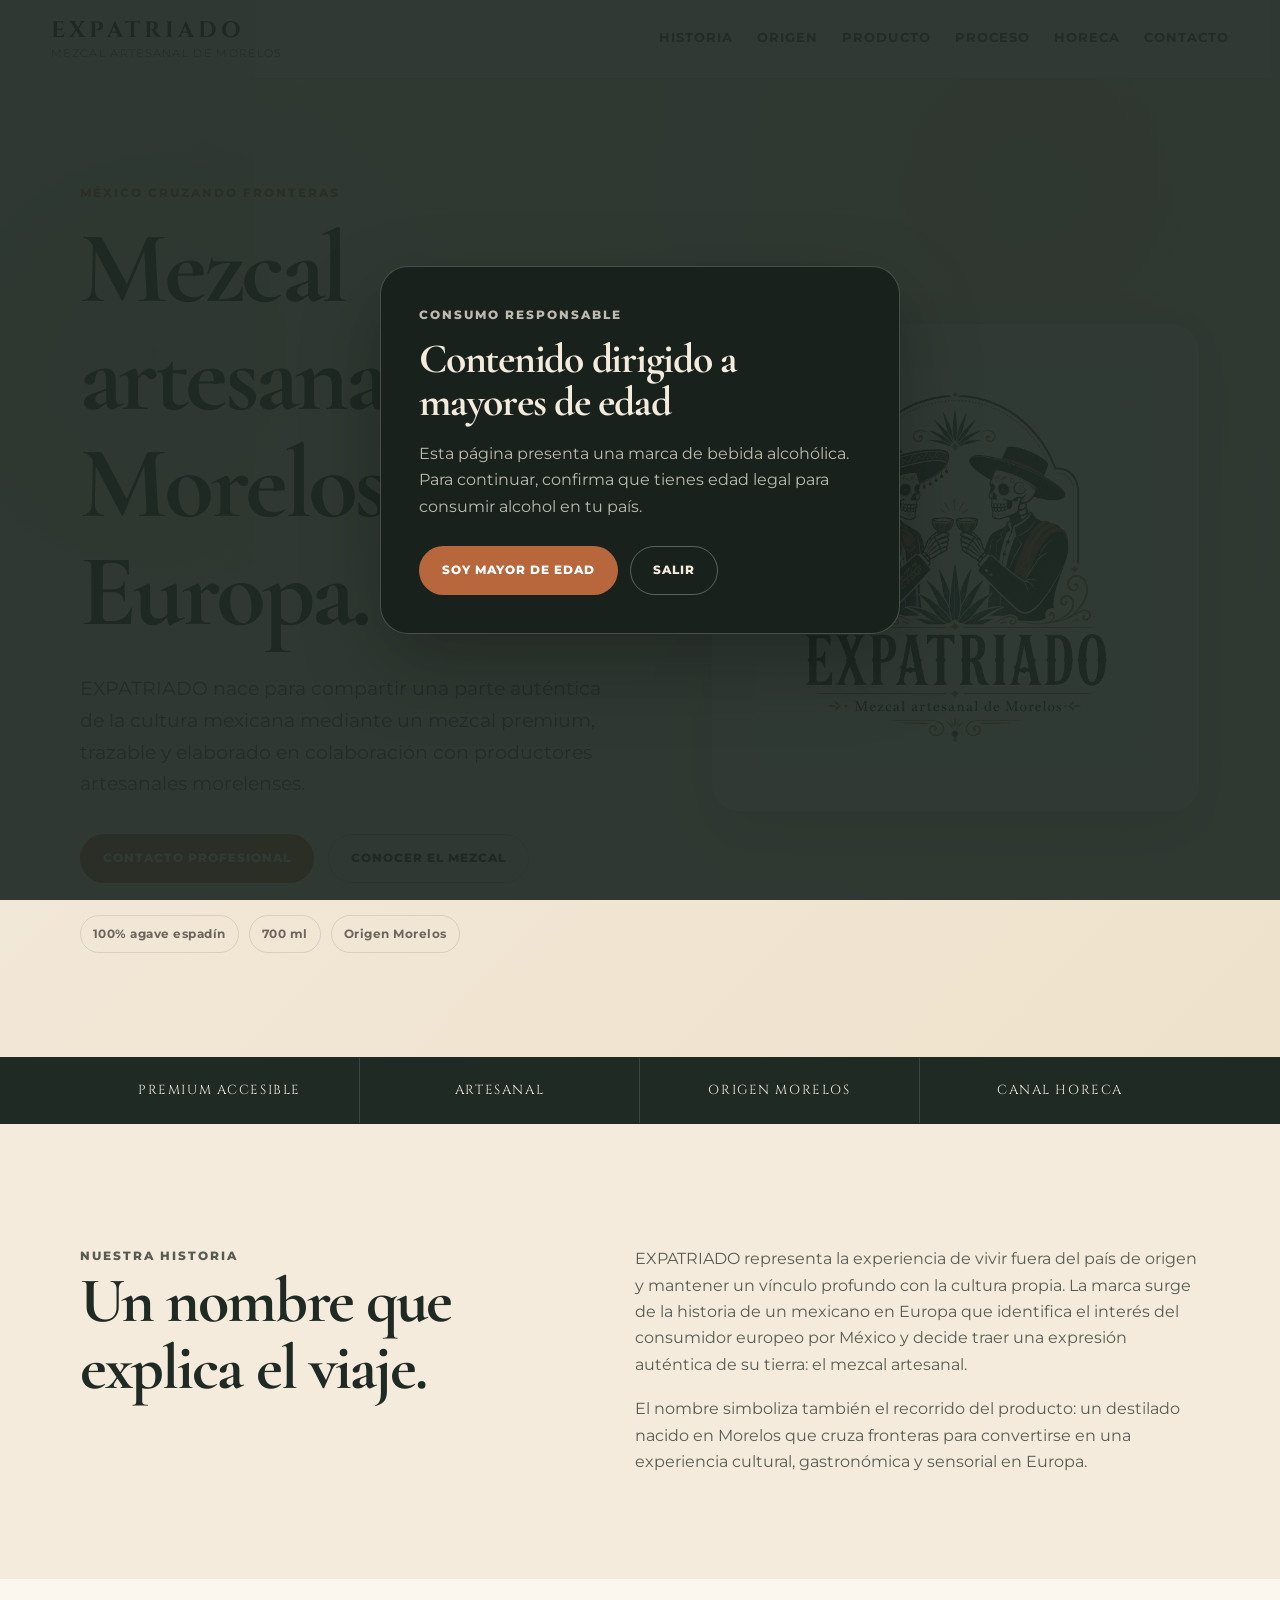
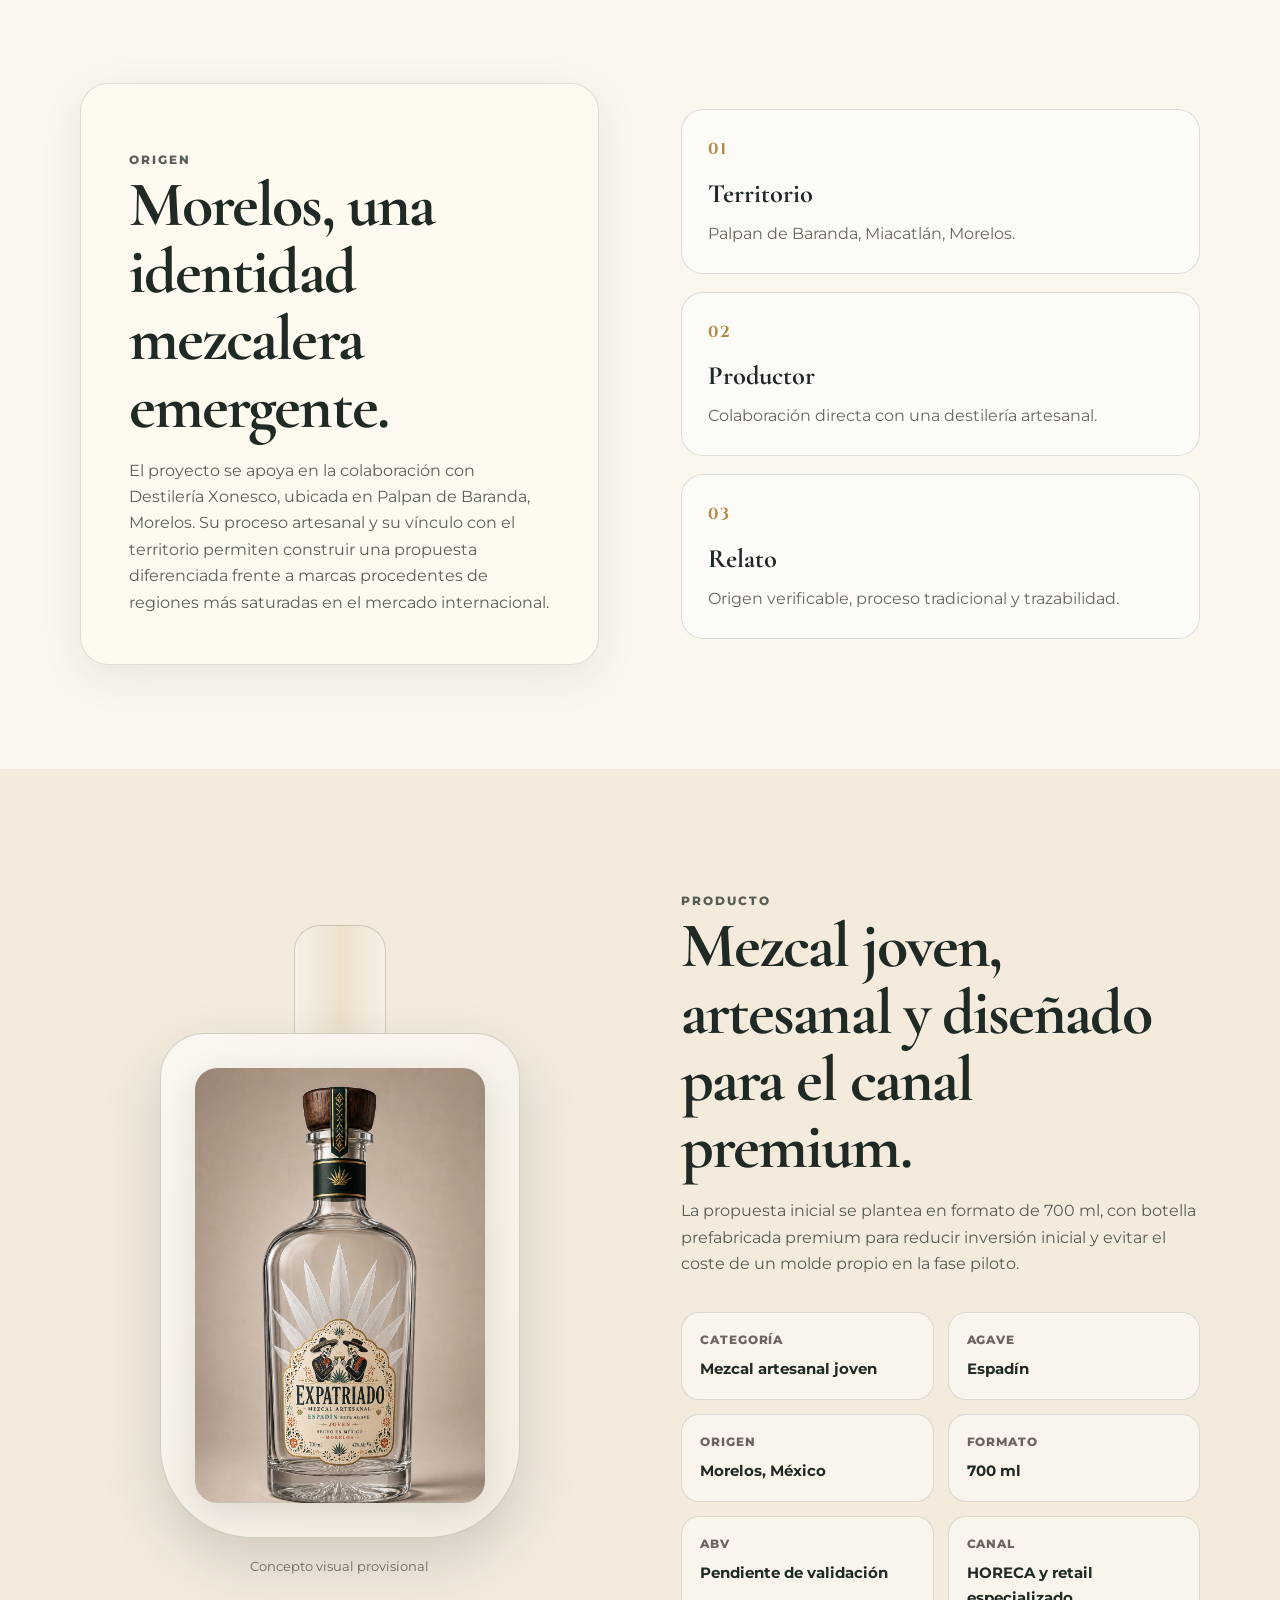
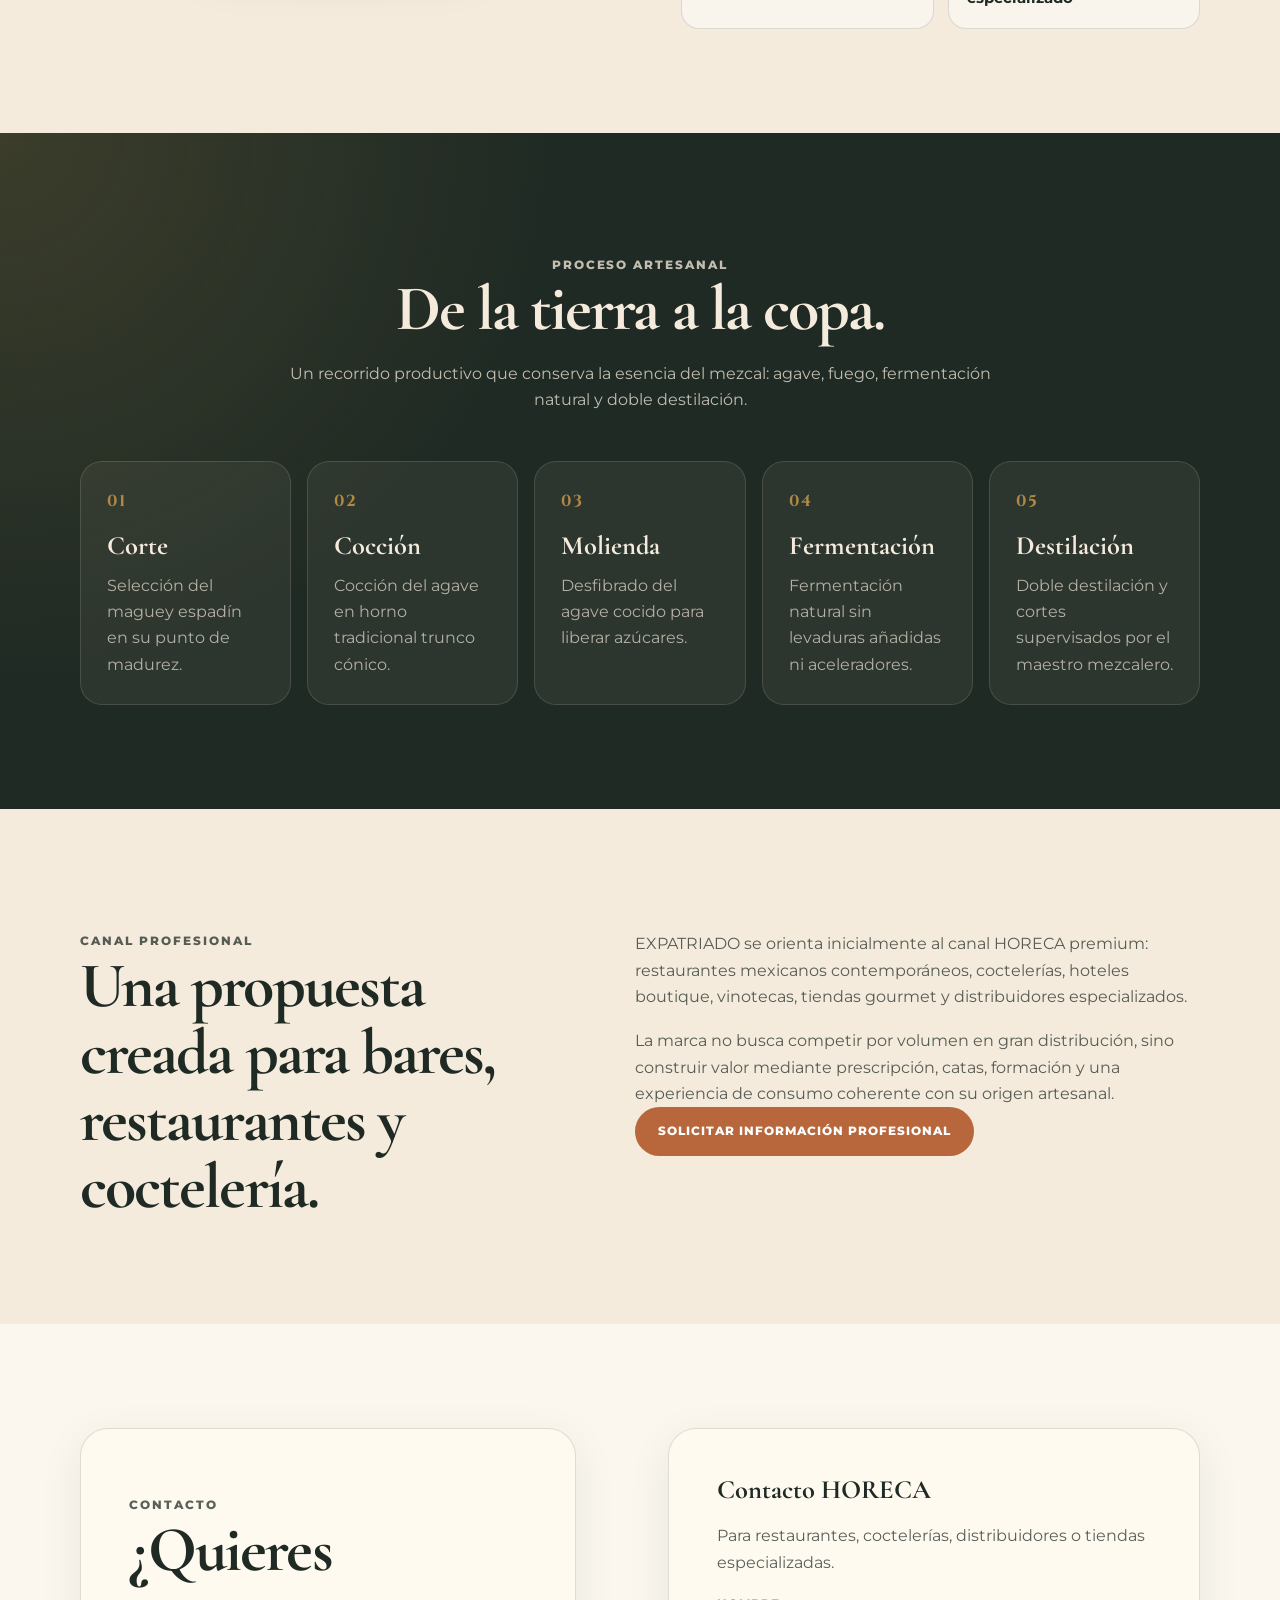
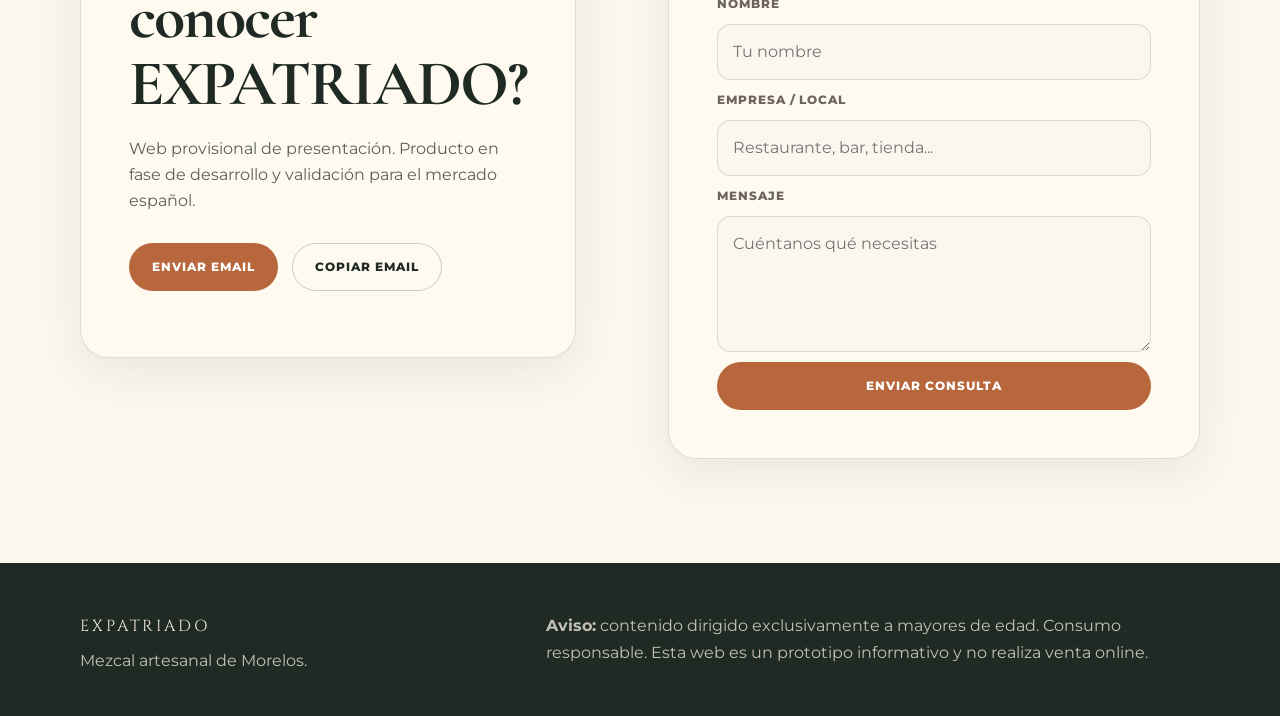
==== commit 2b90435e: "Update logo image and alt text in index.html" ====
--- a/index.html
+++ b/index.html
@@ -9,14 +9,13 @@
 
   <!-- Cambia estos favicons por tu versión final del logo si quieres -->
   <link rel="icon" type="image/png" sizes="192x192" href="./Expatriado-logo.jpg" />
-  <<link rel="stylesheet" href="./style.css">
+  <link rel="stylesheet" href="./style.css">
 
   <!-- Tipografías: puedes sustituirlas si decides cambiar el estilo visual -->
   <link rel="preconnect" href="https://fonts.googleapis.com" />
   <link rel="preconnect" href="https://fonts.gstatic.com" crossorigin />
   <link href="https://fonts.googleapis.com/css2?family=Cinzel:wght@500;600;700&family=Cormorant+Garamond:wght@500;600;700&family=Montserrat:wght@400;500;600;700&display=swap" rel="stylesheet" />
 
-  <link rel="stylesheet" href="style.css" />
 </head>
 <body>
   <div class="age-gate" id="ageGate" aria-live="polite">
@@ -71,7 +70,7 @@
 
         <div class="hero__visual reveal reveal--delay">
           <div class="logo-card">
-            <img src="./Expatriado-botella.jpg" alt="Logo conceptual de EXPATRIADO Mezcal Artesanal de Morelos" />
+            <img src="./Expatriado-logo.jpg" alt="Logo conceptual de EXPATRIADO Mezcal Artesanal de Morelos" />
           </div>
         </div>
       </div>
@@ -131,7 +130,7 @@
         <div class="bottle-card reveal" aria-label="Concepto visual de botella">
           <div class="bottle-card__neck"></div>
           <div class="bottle-card__body">
-            <img src="./Expatriado-botella.jpg" alt="Concepto de etiqueta EXPATRIADO" />
+            <img src="./Expatriado-botella.jpg" alt="Botella EXPATRIADO Mezcal Artesanal de Morelos" />
           </div>
           <p class="bottle-card__caption">Concepto visual provisional</p>
         </div>
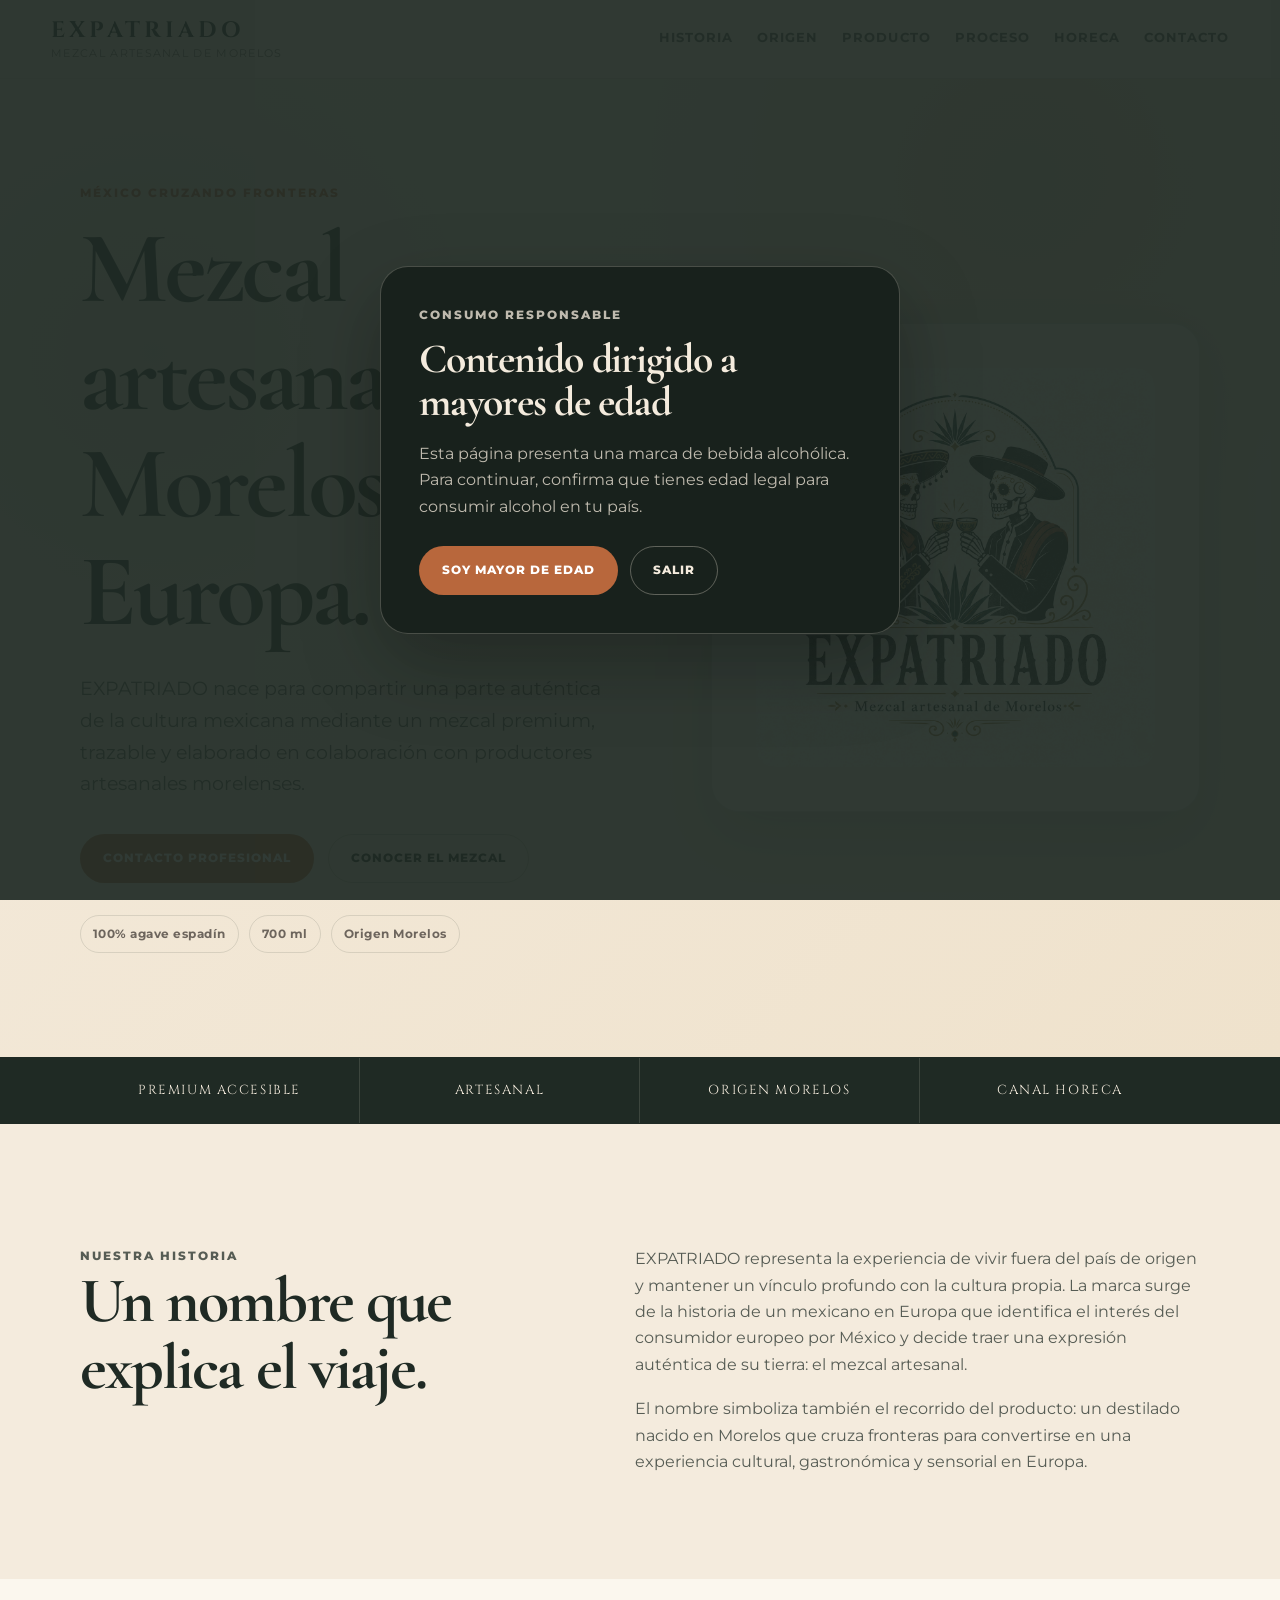
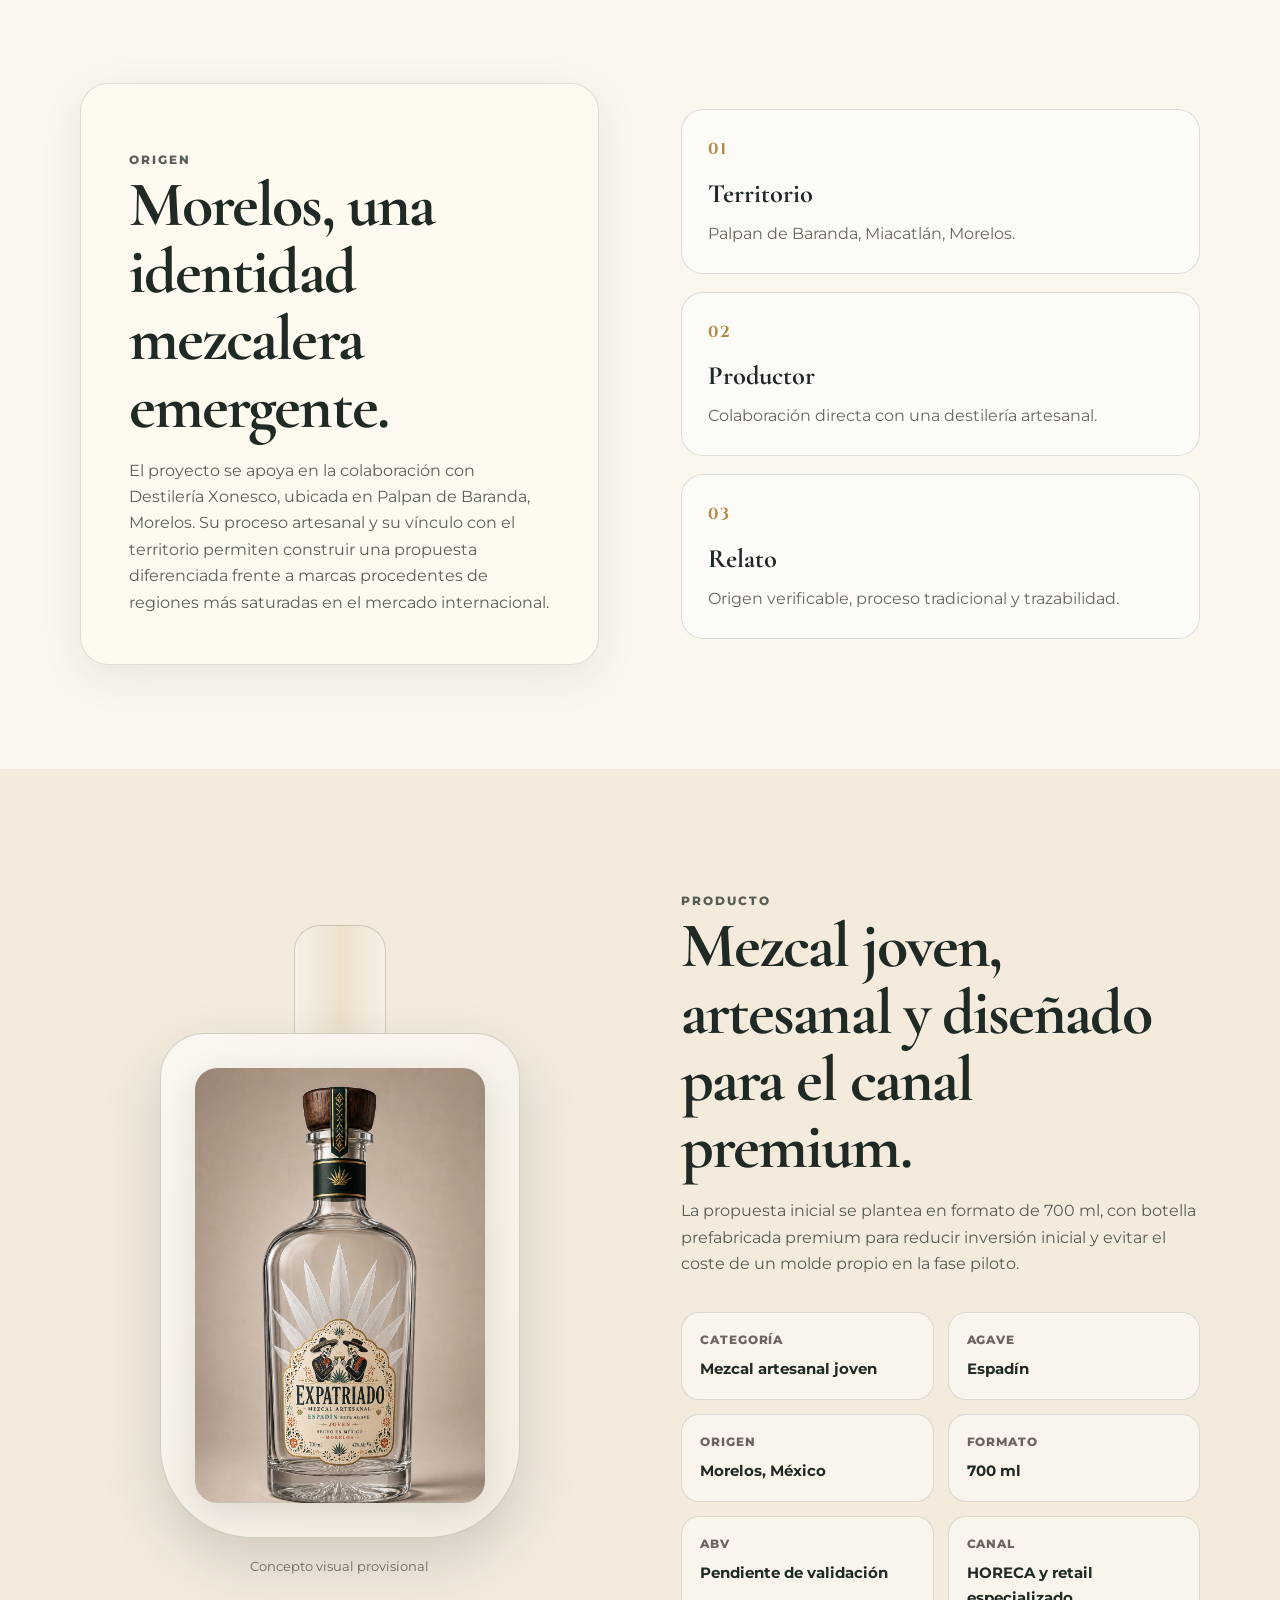
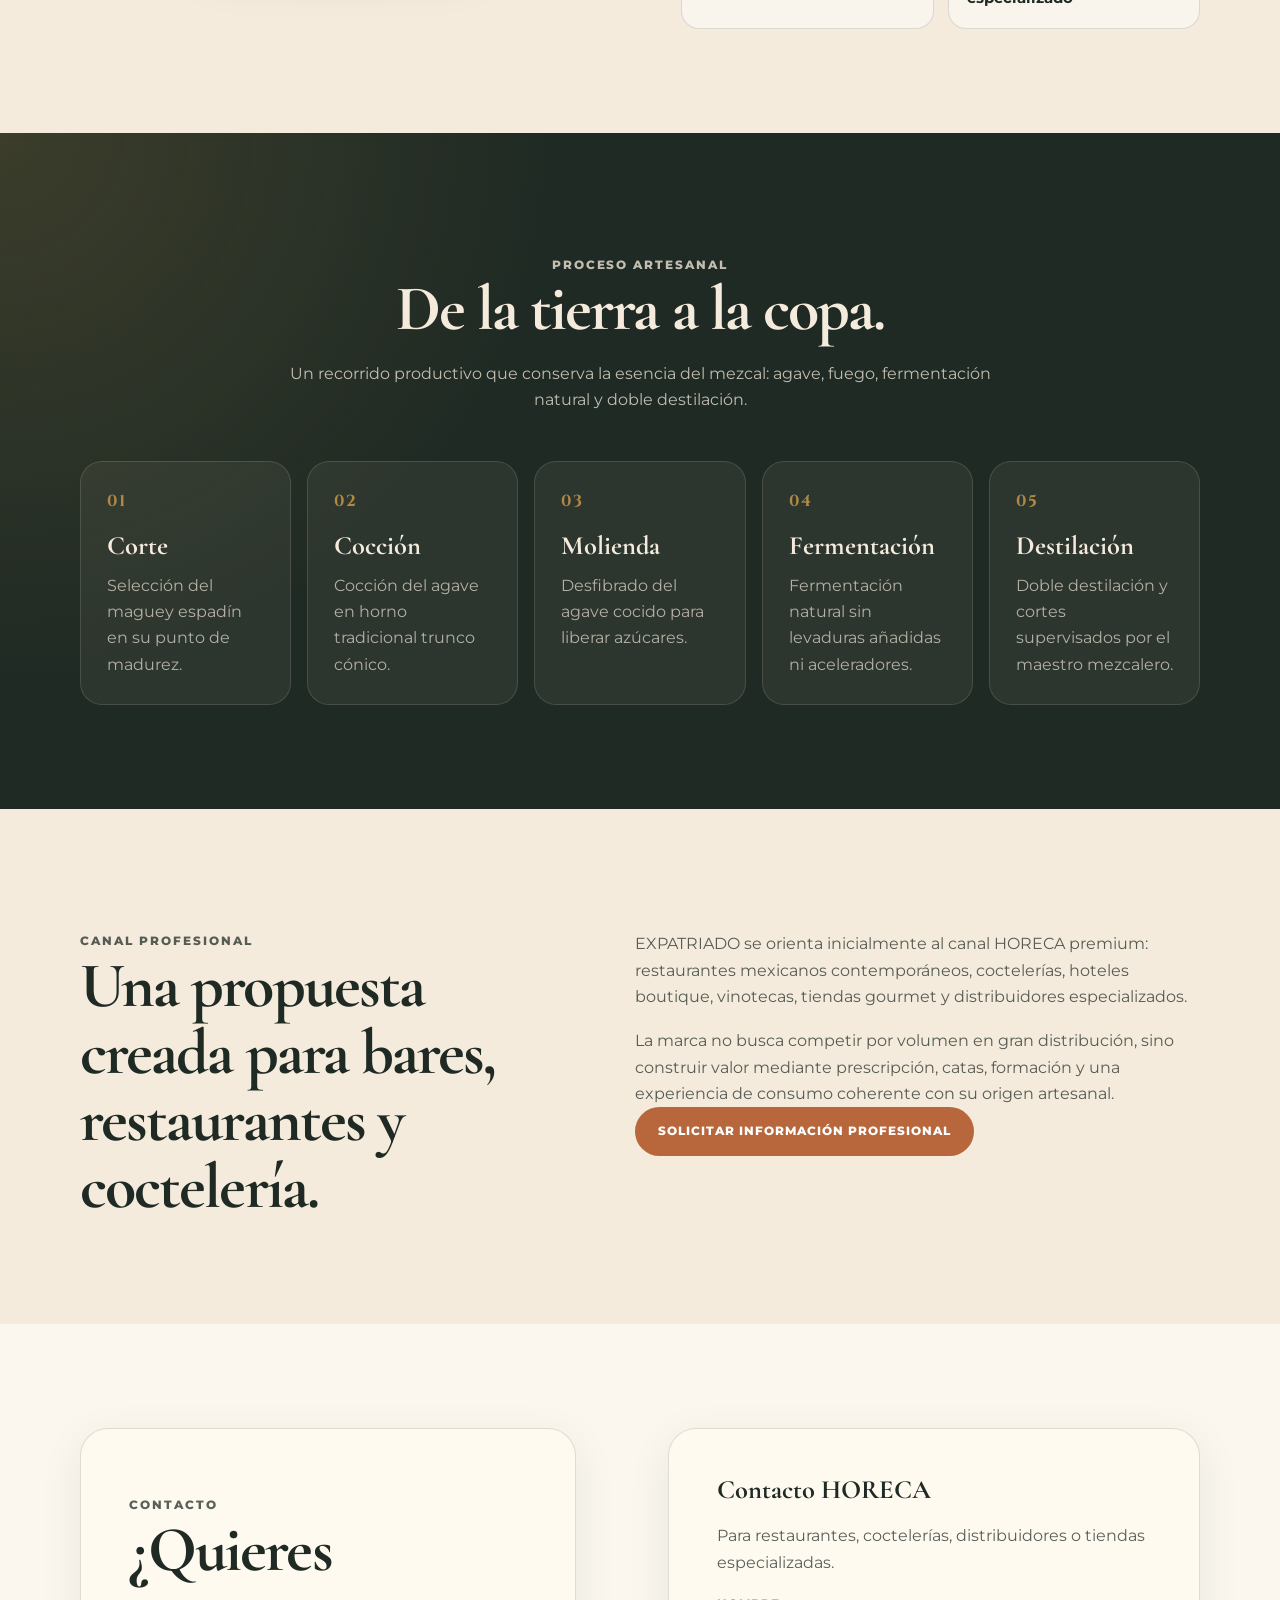
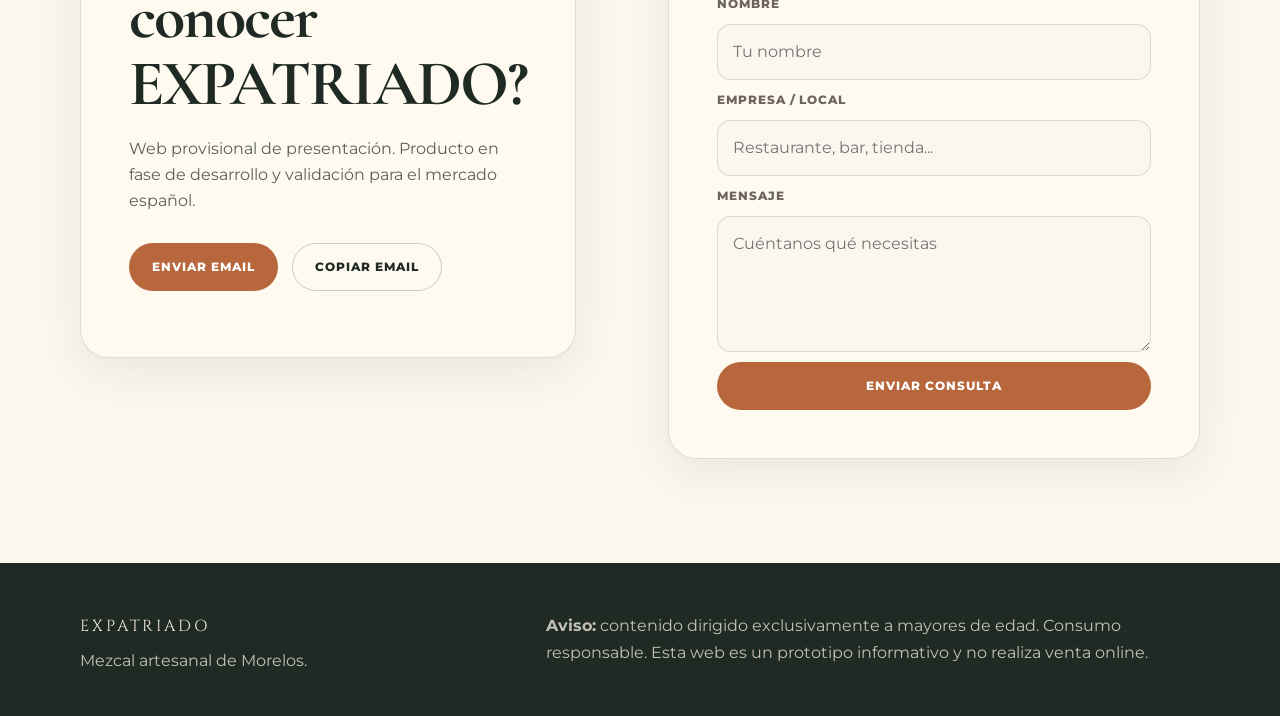
==== commit 8b13cdcb: "Update logo image and favicon in index.html" ====
--- a/index.html
+++ b/index.html
@@ -8,7 +8,7 @@
   <meta name="theme-color" content="#1F2A24" />
 
   <!-- Cambia estos favicons por tu versión final del logo si quieres -->
-  <link rel="icon" type="image/png" sizes="192x192" href="./Expatriado-logo.jpg" />
+  <link rel="icon" type="image/png" sizes="192x192" href="./logo-catrines.png" />
   <link rel="stylesheet" href="./style.css">
 
   <!-- Tipografías: puedes sustituirlas si decides cambiar el estilo visual -->
@@ -70,7 +70,7 @@
 
         <div class="hero__visual reveal reveal--delay">
           <div class="logo-card">
-            <img src="./Expatriado-logo.jpg" alt="Logo conceptual de EXPATRIADO Mezcal Artesanal de Morelos" />
+            <img src="./logo-catrines.png" alt="Logo conceptual de EXPATRIADO Mezcal Artesanal de Morelos" />
           </div>
         </div>
       </div>
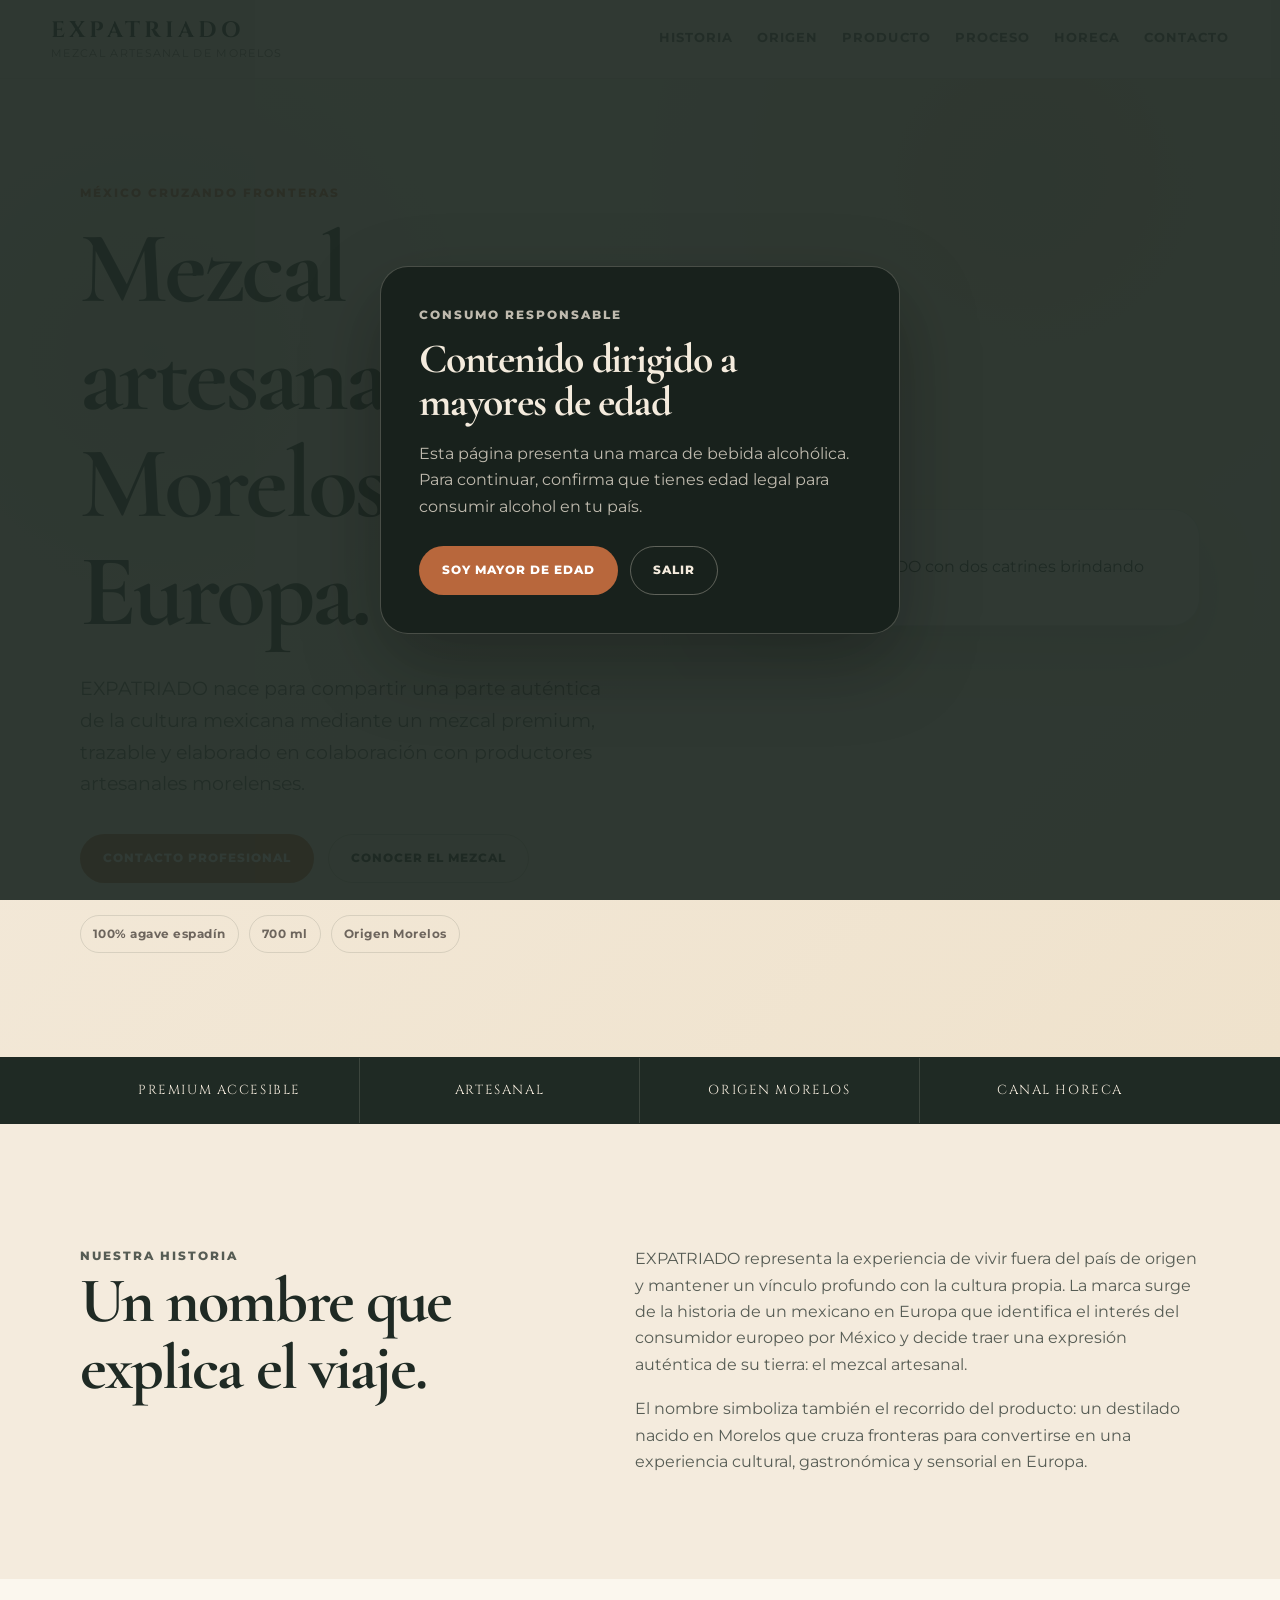
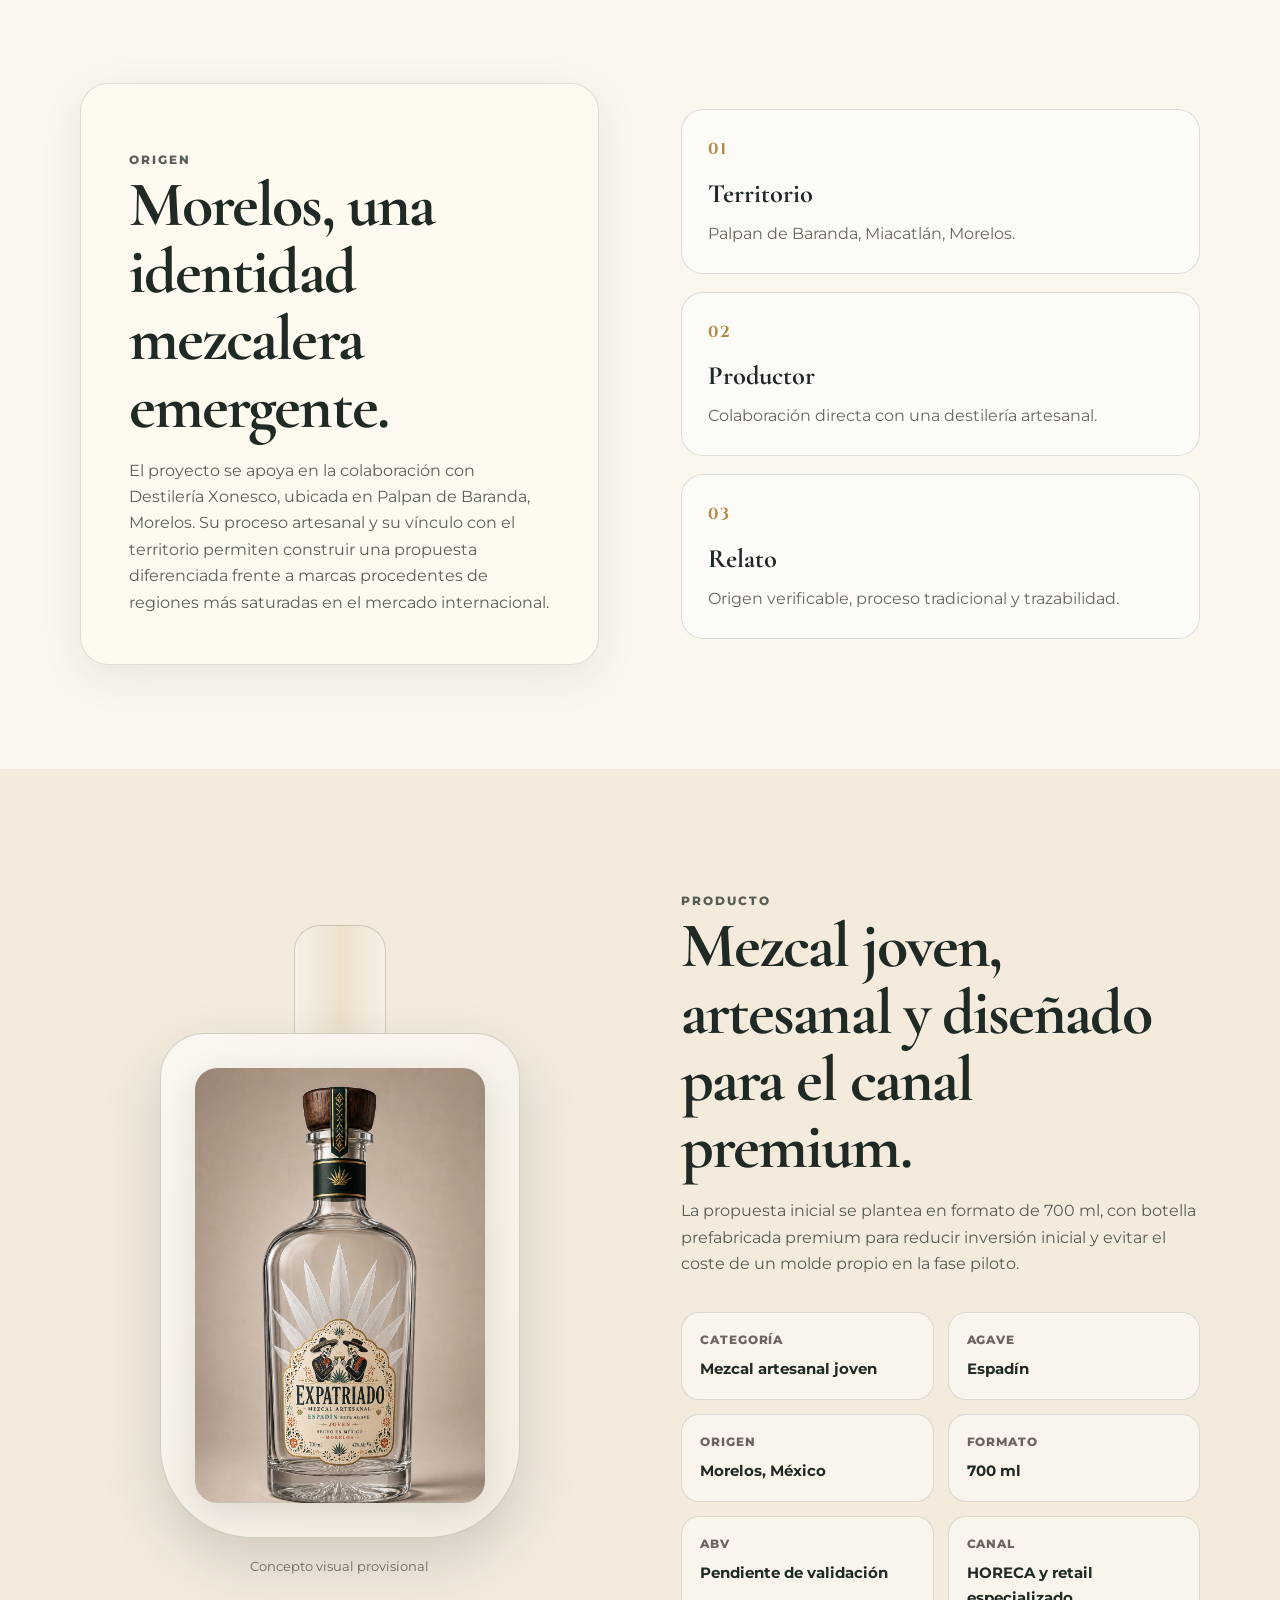
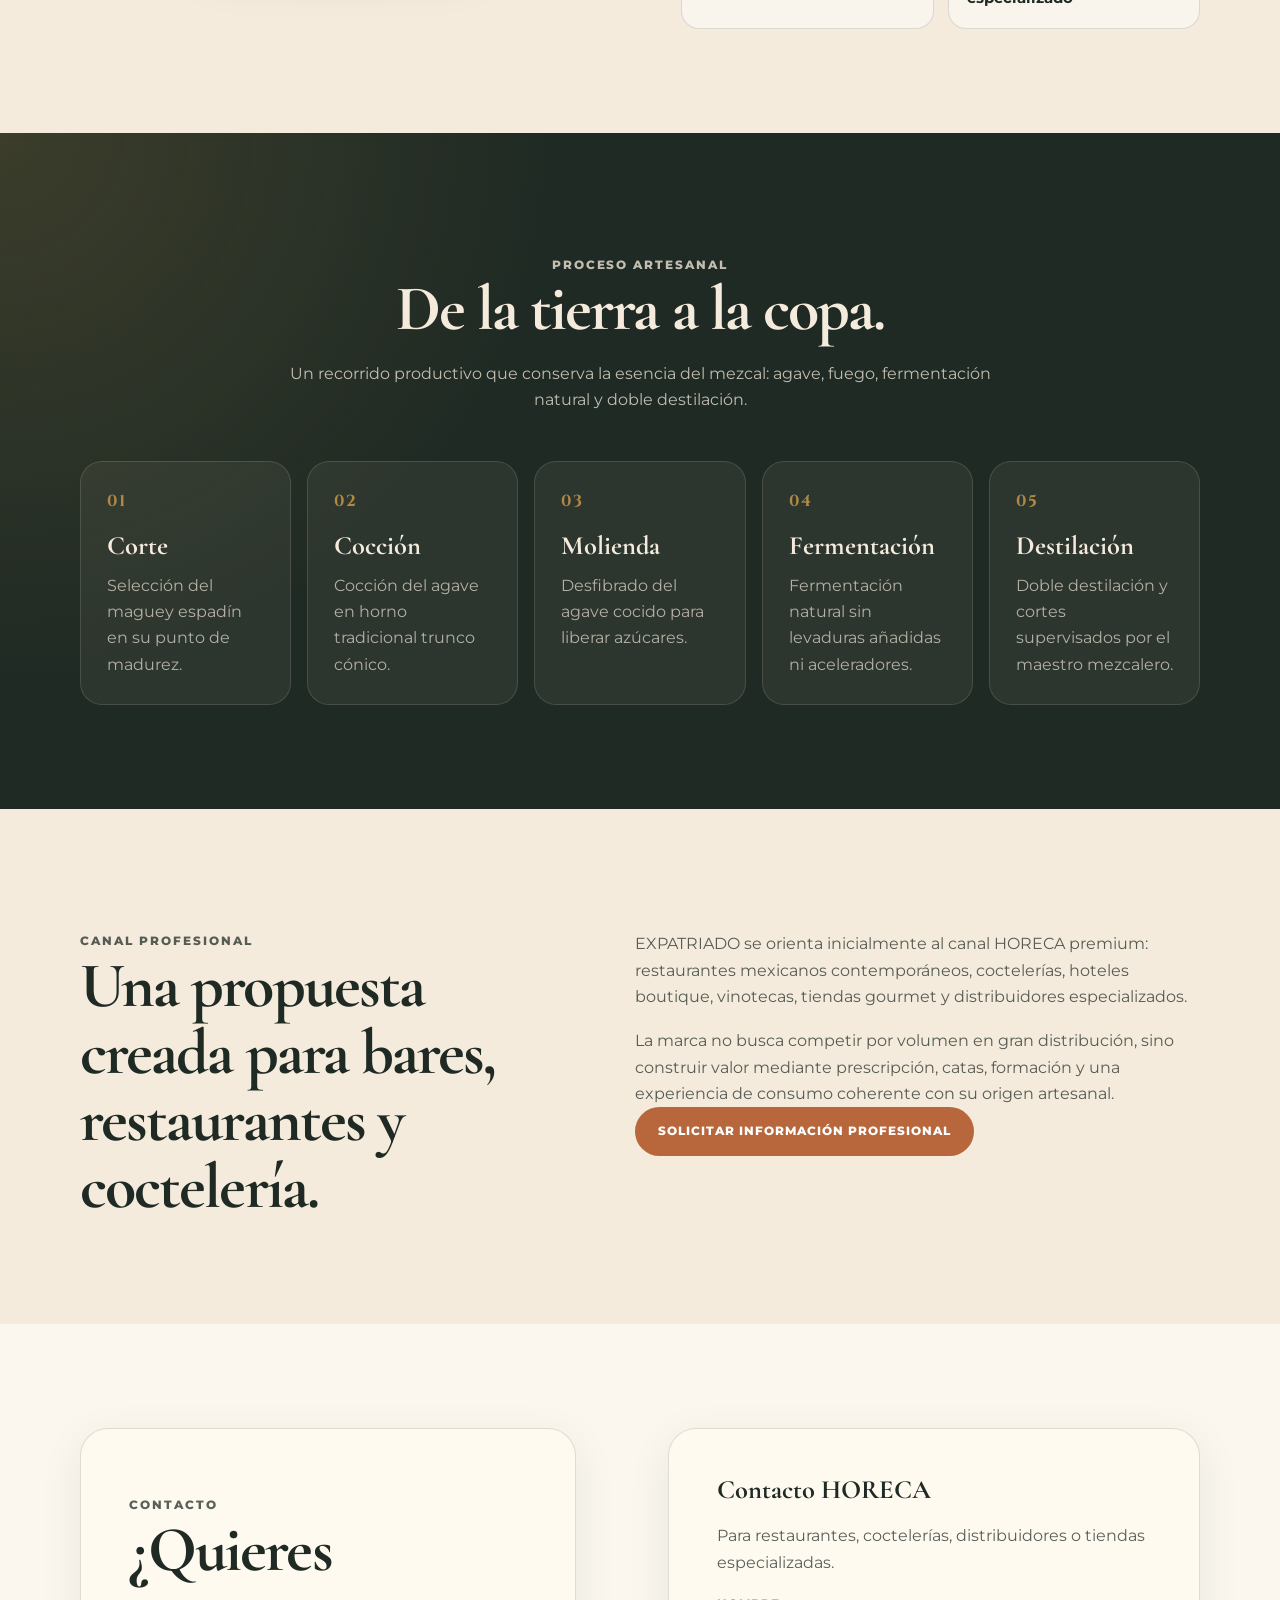
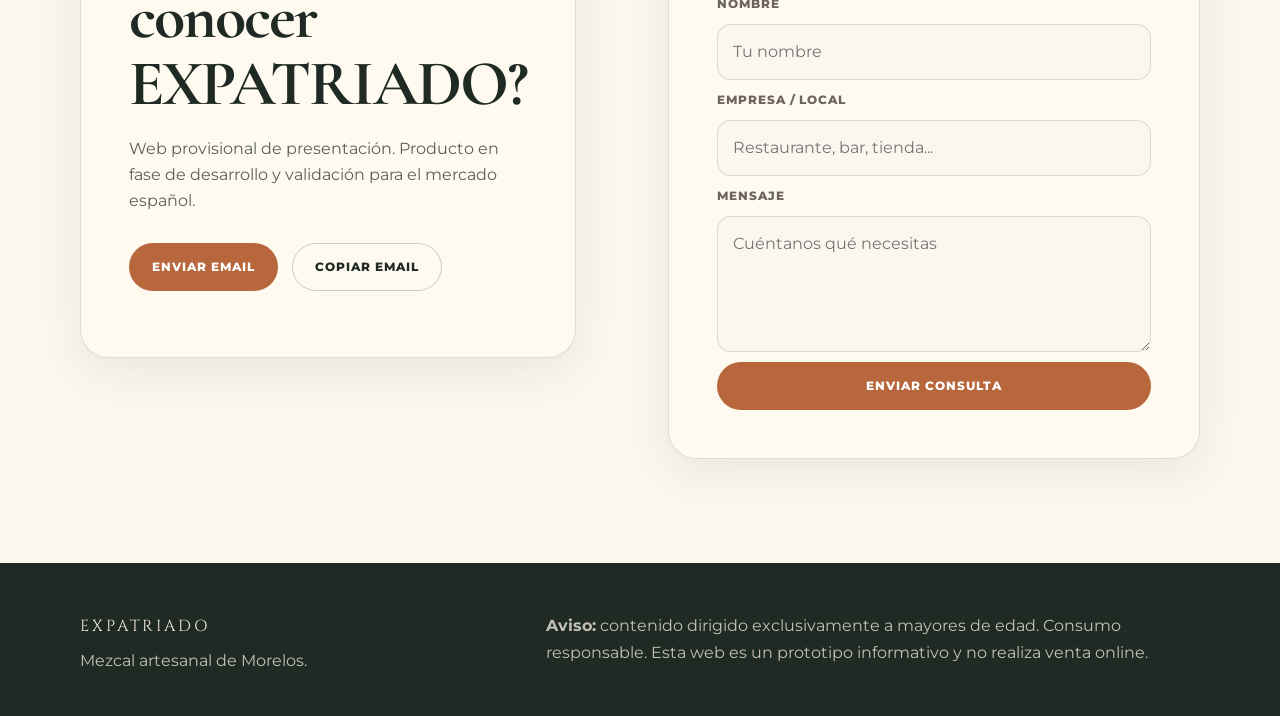
==== commit 8c832e6a: "Change logo and favicon to new versions Updated logo image and favicon in index.html." ====
--- a/index.html
+++ b/index.html
@@ -8,7 +8,7 @@
   <meta name="theme-color" content="#1F2A24" />
 
   <!-- Cambia estos favicons por tu versión final del logo si quieres -->
-  <link rel="icon" type="image/png" sizes="192x192" href="./logo-catrines.png" />
+  <link rel="icon" type="image/png" sizes="192x192" href="./Logo-v2.jpg" />
   <link rel="stylesheet" href="./style.css">
 
   <!-- Tipografías: puedes sustituirlas si decides cambiar el estilo visual -->
@@ -69,11 +69,13 @@
         </div>
 
         <div class="hero__visual reveal reveal--delay">
-          <div class="logo-card">
-            <img src="./logo-catrines.png" alt="Logo conceptual de EXPATRIADO Mezcal Artesanal de Morelos" />
-          </div>
-        </div>
-      </div>
+  <div class="logo-card">
+    <img
+      src="./logo-catrines-v2.png?v=1"
+      alt="Logo EXPATRIADO con dos catrines brindando"
+    />
+  </div>
+</div>
     </section>
 
     <section class="intro-band" aria-label="Posicionamiento de marca">
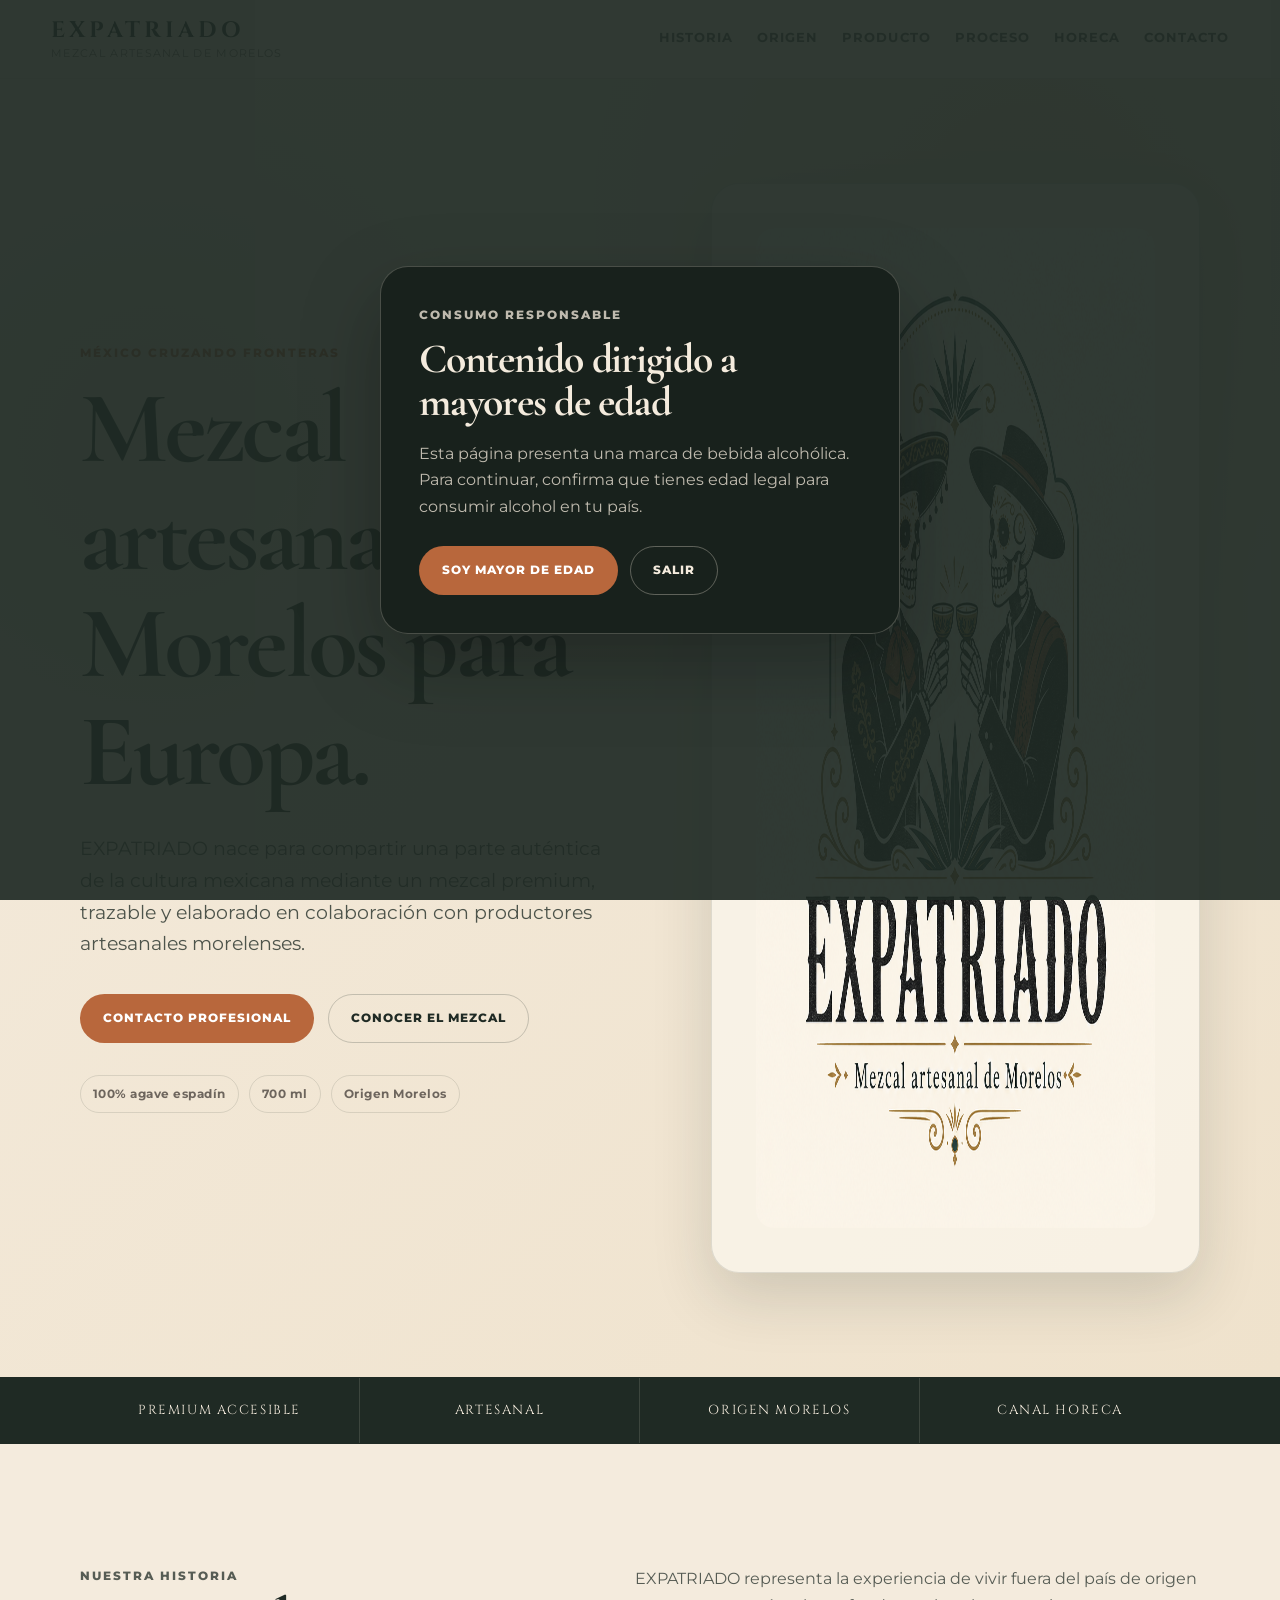
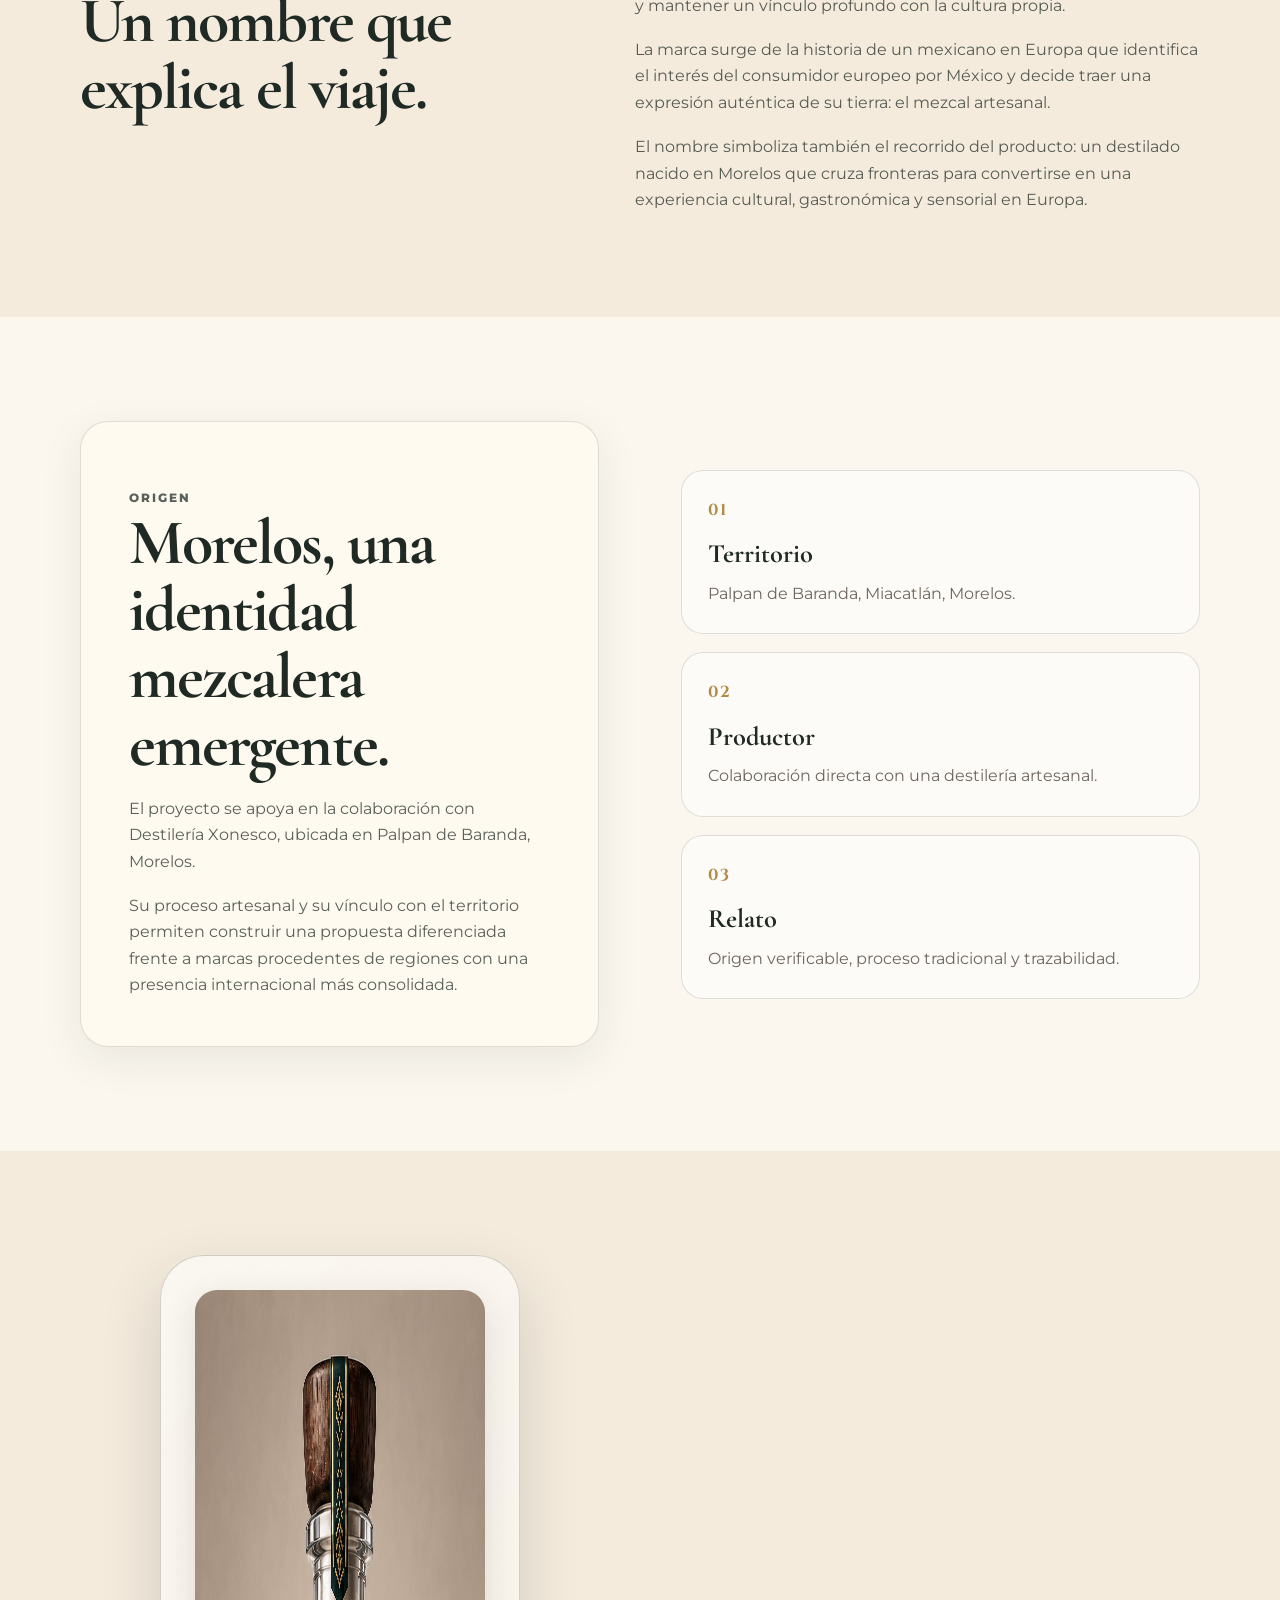
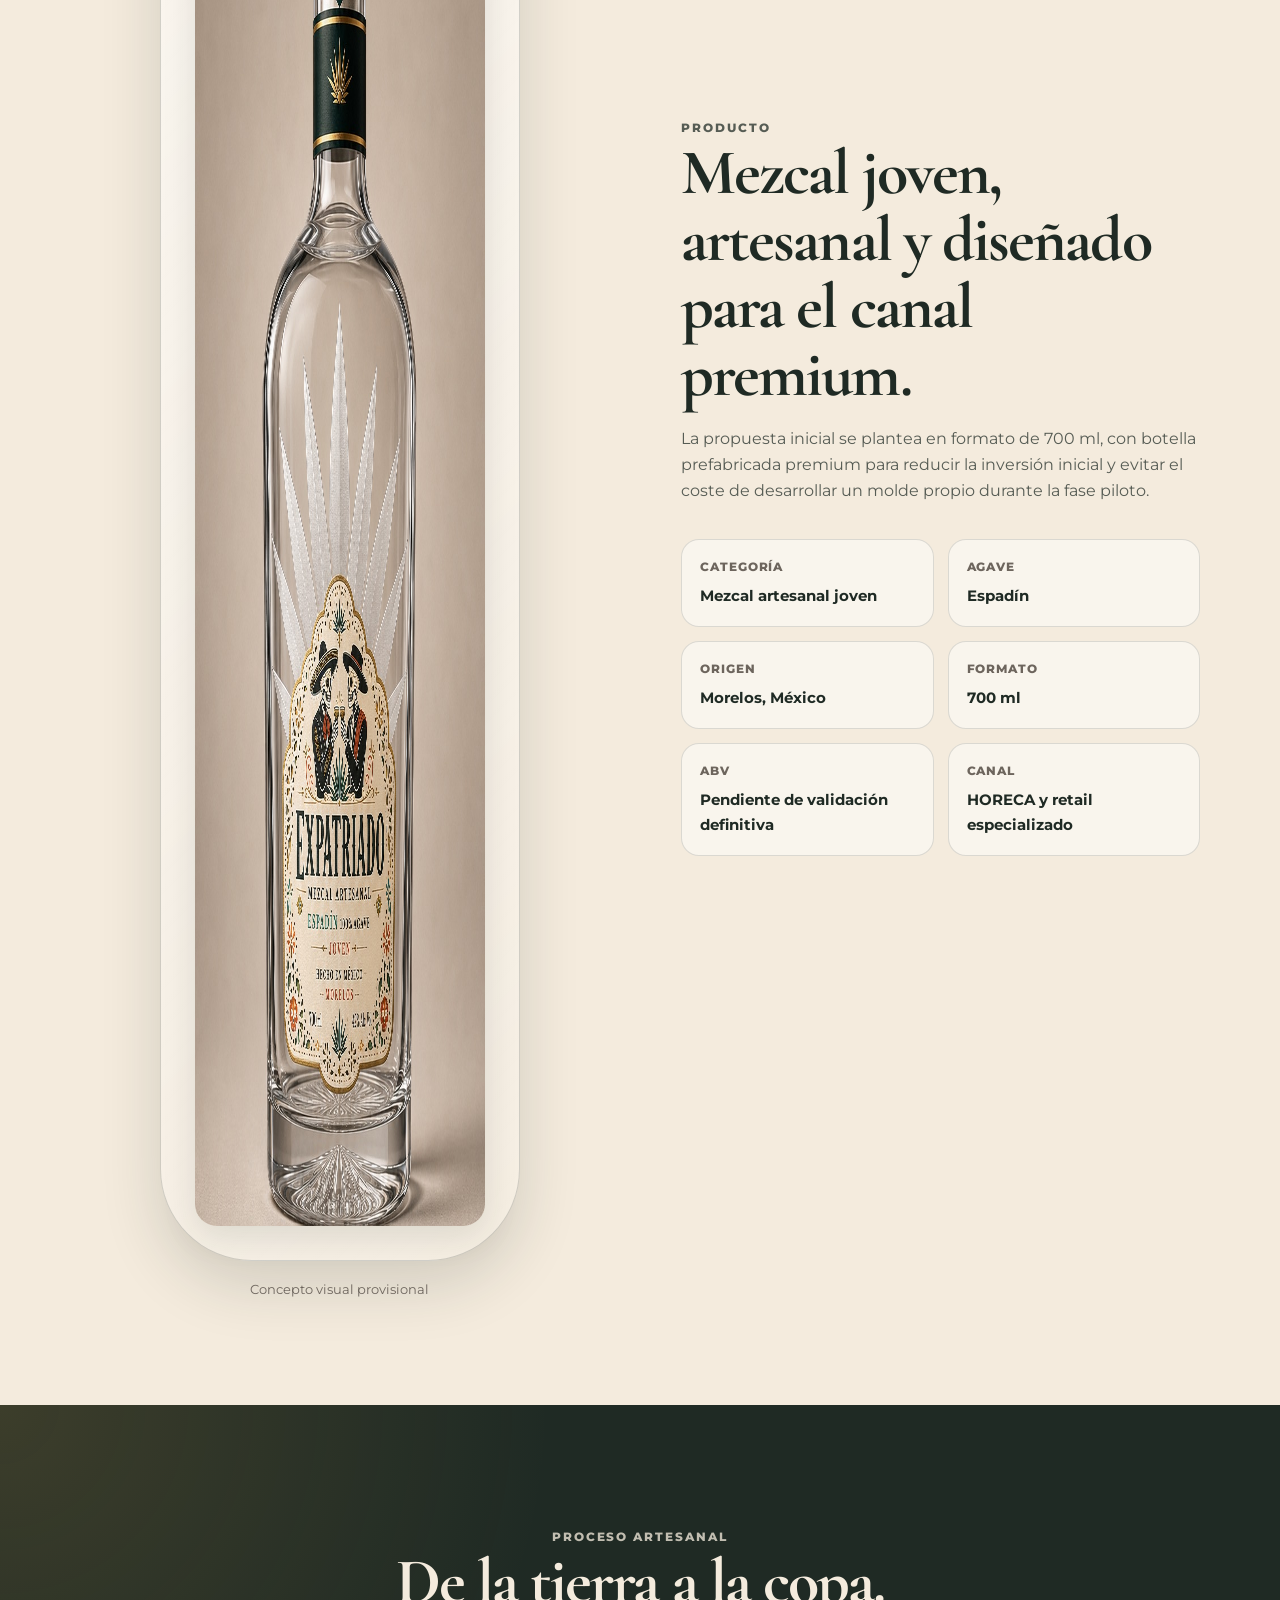
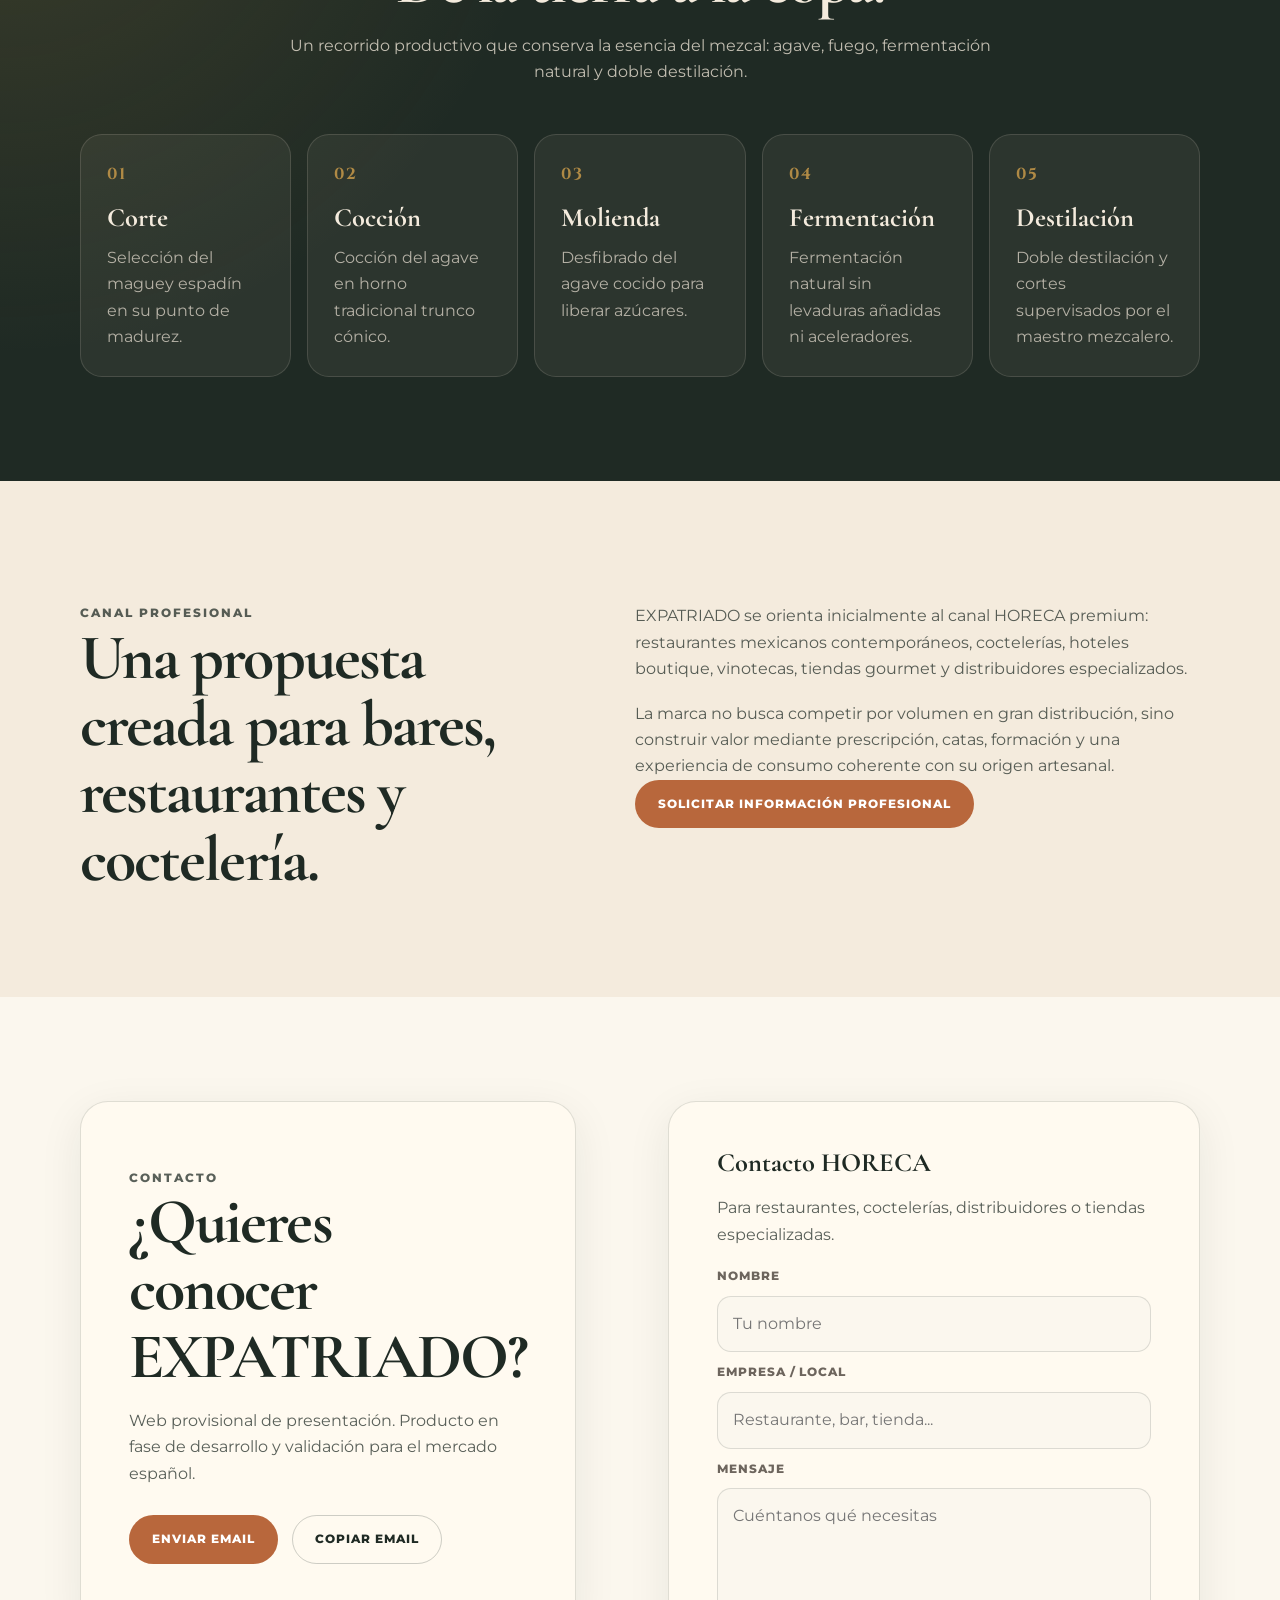
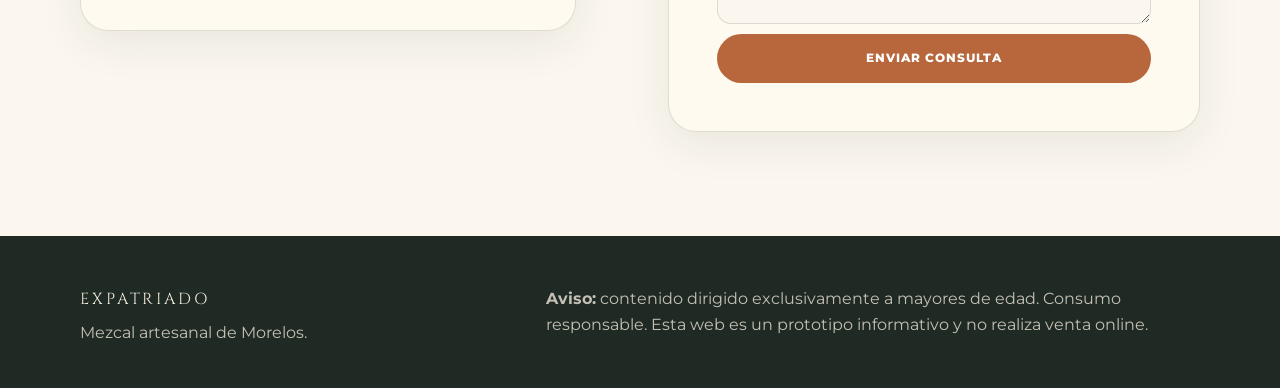
==== commit b17928b0: "Refactor index.html with updated meta tags and links Updated various meta tags, links, and content f" ====
--- a/index.html
+++ b/index.html
@@ -1,258 +1,989 @@
 <!doctype html>
 <html lang="es">
+
 <head>
   <meta charset="utf-8" />
-  <meta name="viewport" content="width=device-width, initial-scale=1" />
+
+  <meta
+    name="viewport"
+    content="width=device-width, initial-scale=1"
+  />
+
   <title>EXPATRIADO | Mezcal artesanal de Morelos</title>
-  <meta name="description" content="EXPATRIADO es una propuesta de mezcal artesanal de Morelos creada para acercar la cultura mexicana al mercado europeo." />
-  <meta name="theme-color" content="#1F2A24" />
-
-  <!-- Cambia estos favicons por tu versión final del logo si quieres -->
-  <link rel="icon" type="image/png" sizes="192x192" href="./Logo-v2.jpg" />
-  <link rel="stylesheet" href="./style.css">
-
-  <!-- Tipografías: puedes sustituirlas si decides cambiar el estilo visual -->
-  <link rel="preconnect" href="https://fonts.googleapis.com" />
-  <link rel="preconnect" href="https://fonts.gstatic.com" crossorigin />
-  <link href="https://fonts.googleapis.com/css2?family=Cinzel:wght@500;600;700&family=Cormorant+Garamond:wght@500;600;700&family=Montserrat:wght@400;500;600;700&display=swap" rel="stylesheet" />
+
+  <meta
+    name="description"
+    content="EXPATRIADO es una propuesta de mezcal artesanal de Morelos creada para acercar la cultura mexicana al mercado europeo."
+  />
+
+  <meta
+    name="theme-color"
+    content="#183C3A"
+  />
+
+  <!-- FAVICON -->
+  <link
+    rel="icon"
+    type="image/png"
+    href="https://fcards4-debug.github.io/Expatriado-mezcal/logo-catrines.png?v=6"
+  />
+
+  <!-- TIPOGRAFÍAS -->
+  <link
+    rel="preconnect"
+    href="https://fonts.googleapis.com"
+  />
+
+  <link
+    rel="preconnect"
+    href="https://fonts.gstatic.com"
+    crossorigin
+  />
+
+  <link
+    href="https://fonts.googleapis.com/css2?family=Cinzel:wght@500;600;700&family=Cormorant+Garamond:wght@500;600;700&family=Montserrat:wght@400;500;600;700&display=swap"
+    rel="stylesheet"
+  />
+
+  <!-- CSS -->
+  <link
+    rel="stylesheet"
+    href="./style.css?v=6"
+  />
 
 </head>
+
 <body>
-  <div class="age-gate" id="ageGate" aria-live="polite">
-    <div class="age-gate__card" role="dialog" aria-modal="true" aria-labelledby="ageTitle">
-      <p class="eyebrow">Consumo responsable</p>
-      <h2 id="ageTitle">Contenido dirigido a mayores de edad</h2>
-      <p>Esta página presenta una marca de bebida alcohólica. Para continuar, confirma que tienes edad legal para consumir alcohol en tu país.</p>
+
+  <!-- ===================================================== -->
+  <!-- CONTROL DE EDAD -->
+  <!-- ===================================================== -->
+
+  <div
+    class="age-gate"
+    id="ageGate"
+    aria-live="polite"
+  >
+
+    <div
+      class="age-gate__card"
+      role="dialog"
+      aria-modal="true"
+      aria-labelledby="ageTitle"
+    >
+
+      <p class="eyebrow">
+        Consumo responsable
+      </p>
+
+      <h2 id="ageTitle">
+        Contenido dirigido a mayores de edad
+      </h2>
+
+      <p>
+        Esta página presenta una marca de bebida alcohólica.
+        Para continuar, confirma que tienes edad legal para
+        consumir alcohol en tu país.
+      </p>
+
       <div class="age-gate__actions">
-        <button class="btn btn--primary" id="acceptAge">Soy mayor de edad</button>
-        <a class="btn btn--ghost" href="https://www.google.com/">Salir</a>
-      </div>
+
+        <button
+          class="btn btn--primary"
+          id="acceptAge"
+          type="button"
+        >
+          Soy mayor de edad
+        </button>
+
+        <a
+          class="btn btn--ghost"
+          href="https://www.google.com/"
+        >
+          Salir
+        </a>
+
+      </div>
+
     </div>
+
   </div>
 
-  <header class="site-header" id="top">
-    <a class="brand" href="#top" aria-label="Ir al inicio">
-      <span class="brand__name">EXPATRIADO</span>
-      <span class="brand__tagline">Mezcal artesanal de Morelos</span>
+
+  <!-- ===================================================== -->
+  <!-- CABECERA -->
+  <!-- ===================================================== -->
+
+  <header
+    class="site-header"
+    id="top"
+  >
+
+    <a
+      class="brand"
+      href="#top"
+      aria-label="Ir al inicio"
+    >
+
+      <span class="brand__name">
+        EXPATRIADO
+      </span>
+
+      <span class="brand__tagline">
+        Mezcal artesanal de Morelos
+      </span>
+
     </a>
 
-    <button class="nav-toggle" id="navToggle" aria-label="Abrir menú" aria-controls="siteNav" aria-expanded="false">
-      <span></span><span></span><span></span>
+
+    <button
+      class="nav-toggle"
+      id="navToggle"
+      aria-label="Abrir menú"
+      aria-controls="siteNav"
+      aria-expanded="false"
+      type="button"
+    >
+
+      <span></span>
+      <span></span>
+      <span></span>
+
     </button>
 
-    <nav class="site-nav" id="siteNav">
+
+    <nav
+      class="site-nav"
+      id="siteNav"
+    >
+
       <a href="#historia">Historia</a>
+
       <a href="#origen">Origen</a>
+
       <a href="#producto">Producto</a>
+
       <a href="#proceso">Proceso</a>
+
       <a href="#horeca">HORECA</a>
+
       <a href="#contacto">Contacto</a>
+
     </nav>
+
   </header>
 
+
+  <!-- ===================================================== -->
+  <!-- CONTENIDO PRINCIPAL -->
+  <!-- ===================================================== -->
+
   <main>
+
+
+    <!-- =================================================== -->
+    <!-- HERO / INICIO -->
+    <!-- =================================================== -->
+
     <section class="hero section-padding">
+
       <div class="container hero__grid">
+
+
+        <!-- TEXTO -->
+
         <div class="hero__content reveal">
-          <p class="eyebrow">México cruzando fronteras</p>
-          <h1>Mezcal artesanal de Morelos para Europa.</h1>
-          <p class="hero__lead">EXPATRIADO nace para compartir una parte auténtica de la cultura mexicana mediante un mezcal premium, trazable y elaborado en colaboración con productores artesanales morelenses.</p>
+
+          <p class="eyebrow">
+            México cruzando fronteras
+          </p>
+
+          <h1>
+            Mezcal artesanal de Morelos para Europa.
+          </h1>
+
+          <p class="hero__lead">
+            EXPATRIADO nace para compartir una parte auténtica
+            de la cultura mexicana mediante un mezcal premium,
+            trazable y elaborado en colaboración con productores
+            artesanales morelenses.
+          </p>
+
+
           <div class="hero__actions">
-            <a class="btn btn--primary" href="#contacto">Contacto profesional</a>
-            <a class="btn btn--secondary" href="#producto">Conocer el mezcal</a>
+
+            <a
+              class="btn btn--primary"
+              href="#contacto"
+            >
+              Contacto profesional
+            </a>
+
+            <a
+              class="btn btn--secondary"
+              href="#producto"
+            >
+              Conocer el mezcal
+            </a>
+
           </div>
-          <div class="hero__meta" aria-label="Atributos principales">
-            <span>100% agave espadín</span>
-            <span>700 ml</span>
-            <span>Origen Morelos</span>
+
+
+          <div
+            class="hero__meta"
+            aria-label="Atributos principales"
+          >
+
+            <span>
+              100% agave espadín
+            </span>
+
+            <span>
+              700 ml
+            </span>
+
+            <span>
+              Origen Morelos
+            </span>
+
           </div>
-        </div>
+
+        </div>
+
+
+        <!-- LOGO DE CATRINES -->
 
         <div class="hero__visual reveal reveal--delay">
-  <div class="logo-card">
-    <img
-      src="./logo-catrines-v2.png?v=1"
-      alt="Logo EXPATRIADO con dos catrines brindando"
-    />
-  </div>
-</div>
+
+          <div class="logo-card">
+
+            <img
+              src="https://fcards4-debug.github.io/Expatriado-mezcal/logo-catrines.png?v=6"
+              alt="Logo de EXPATRIADO con dos catrines brindando"
+              width="1000"
+              height="1000"
+              decoding="async"
+            />
+
+          </div>
+
+        </div>
+
+      </div>
+
     </section>
 
-    <section class="intro-band" aria-label="Posicionamiento de marca">
+
+    <!-- =================================================== -->
+    <!-- POSICIONAMIENTO -->
+    <!-- =================================================== -->
+
+    <section
+      class="intro-band"
+      aria-label="Posicionamiento de marca"
+    >
+
       <div class="container intro-band__grid">
-        <p>Premium accesible</p>
-        <p>Artesanal</p>
-        <p>Origen Morelos</p>
-        <p>Canal HORECA</p>
-      </div>
+
+        <p>
+          Premium accesible
+        </p>
+
+        <p>
+          Artesanal
+        </p>
+
+        <p>
+          Origen Morelos
+        </p>
+
+        <p>
+          Canal HORECA
+        </p>
+
+      </div>
+
     </section>
 
-    <section class="section-padding" id="historia">
+
+    <!-- =================================================== -->
+    <!-- HISTORIA -->
+    <!-- =================================================== -->
+
+    <section
+      class="section-padding"
+      id="historia"
+    >
+
       <div class="container split">
+
+
         <div class="section-heading reveal">
-          <p class="eyebrow">Nuestra historia</p>
-          <h2>Un nombre que explica el viaje.</h2>
-        </div>
+
+          <p class="eyebrow">
+            Nuestra historia
+          </p>
+
+          <h2>
+            Un nombre que explica el viaje.
+          </h2>
+
+        </div>
+
+
         <div class="copy reveal reveal--delay">
-          <p>EXPATRIADO representa la experiencia de vivir fuera del país de origen y mantener un vínculo profundo con la cultura propia. La marca surge de la historia de un mexicano en Europa que identifica el interés del consumidor europeo por México y decide traer una expresión auténtica de su tierra: el mezcal artesanal.</p>
-          <p>El nombre simboliza también el recorrido del producto: un destilado nacido en Morelos que cruza fronteras para convertirse en una experiencia cultural, gastronómica y sensorial en Europa.</p>
-        </div>
-      </div>
+
+          <p>
+            EXPATRIADO representa la experiencia de vivir fuera
+            del país de origen y mantener un vínculo profundo
+            con la cultura propia.
+          </p>
+
+          <p>
+            La marca surge de la historia de un mexicano en
+            Europa que identifica el interés del consumidor
+            europeo por México y decide traer una expresión
+            auténtica de su tierra: el mezcal artesanal.
+          </p>
+
+          <p>
+            El nombre simboliza también el recorrido del
+            producto: un destilado nacido en Morelos que cruza
+            fronteras para convertirse en una experiencia
+            cultural, gastronómica y sensorial en Europa.
+          </p>
+
+        </div>
+
+      </div>
+
     </section>
 
-    <section class="section-padding section-muted" id="origen">
+
+    <!-- =================================================== -->
+    <!-- ORIGEN -->
+    <!-- =================================================== -->
+
+    <section
+      class="section-padding section-muted"
+      id="origen"
+    >
+
       <div class="container origin-grid">
+
+
         <div class="origin-card reveal">
-          <p class="eyebrow">Origen</p>
-          <h2>Morelos, una identidad mezcalera emergente.</h2>
-          <p>El proyecto se apoya en la colaboración con Destilería Xonesco, ubicada en Palpan de Baranda, Morelos. Su proceso artesanal y su vínculo con el territorio permiten construir una propuesta diferenciada frente a marcas procedentes de regiones más saturadas en el mercado internacional.</p>
-        </div>
+
+          <p class="eyebrow">
+            Origen
+          </p>
+
+          <h2>
+            Morelos, una identidad mezcalera emergente.
+          </h2>
+
+          <p>
+            El proyecto se apoya en la colaboración con
+            Destilería Xonesco, ubicada en Palpan de Baranda,
+            Morelos.
+          </p>
+
+          <p>
+            Su proceso artesanal y su vínculo con el territorio
+            permiten construir una propuesta diferenciada frente
+            a marcas procedentes de regiones con una presencia
+            internacional más consolidada.
+          </p>
+
+        </div>
+
+
         <div class="origin-points reveal reveal--delay">
+
+
           <article>
-            <span>01</span>
-            <h3>Territorio</h3>
-            <p>Palpan de Baranda, Miacatlán, Morelos.</p>
+
+            <span>
+              01
+            </span>
+
+            <h3>
+              Territorio
+            </h3>
+
+            <p>
+              Palpan de Baranda, Miacatlán, Morelos.
+            </p>
+
           </article>
+
+
           <article>
-            <span>02</span>
-            <h3>Productor</h3>
-            <p>Colaboración directa con una destilería artesanal.</p>
+
+            <span>
+              02
+            </span>
+
+            <h3>
+              Productor
+            </h3>
+
+            <p>
+              Colaboración directa con una destilería artesanal.
+            </p>
+
           </article>
+
+
           <article>
-            <span>03</span>
-            <h3>Relato</h3>
-            <p>Origen verificable, proceso tradicional y trazabilidad.</p>
+
+            <span>
+              03
+            </span>
+
+            <h3>
+              Relato
+            </h3>
+
+            <p>
+              Origen verificable, proceso tradicional y
+              trazabilidad.
+            </p>
+
           </article>
-        </div>
-      </div>
+
+
+        </div>
+
+      </div>
+
     </section>
 
-    <section class="section-padding" id="producto">
+
+    <!-- =================================================== -->
+    <!-- PRODUCTO -->
+    <!-- =================================================== -->
+
+    <section
+      class="section-padding"
+      id="producto"
+    >
+
       <div class="container product-grid">
-        <div class="bottle-card reveal" aria-label="Concepto visual de botella">
-          <div class="bottle-card__neck"></div>
+
+
+        <!-- BOTELLA -->
+
+        <div
+          class="bottle-card reveal"
+          aria-label="Concepto visual de botella EXPATRIADO"
+        >
+
           <div class="bottle-card__body">
-            <img src="./Expatriado-botella.jpg" alt="Botella EXPATRIADO Mezcal Artesanal de Morelos" />
+
+            <img
+              src="https://fcards4-debug.github.io/Expatriado-mezcal/Expatriado-botella.jpg?v=6"
+              alt="Botella EXPATRIADO Mezcal Artesanal de Morelos"
+              width="1024"
+              height="1536"
+              loading="lazy"
+              decoding="async"
+            />
+
           </div>
-          <p class="bottle-card__caption">Concepto visual provisional</p>
-        </div>
+
+
+          <p class="bottle-card__caption">
+            Concepto visual provisional
+          </p>
+
+        </div>
+
+
+        <!-- INFORMACIÓN PRODUCTO -->
 
         <div class="product-copy reveal reveal--delay">
-          <p class="eyebrow">Producto</p>
-          <h2>Mezcal joven, artesanal y diseñado para el canal premium.</h2>
-          <p>La propuesta inicial se plantea en formato de 700 ml, con botella prefabricada premium para reducir inversión inicial y evitar el coste de un molde propio en la fase piloto.</p>
+
+          <p class="eyebrow">
+            Producto
+          </p>
+
+          <h2>
+            Mezcal joven, artesanal y diseñado para el canal
+            premium.
+          </h2>
+
+          <p>
+            La propuesta inicial se plantea en formato de
+            700 ml, con botella prefabricada premium para
+            reducir la inversión inicial y evitar el coste
+            de desarrollar un molde propio durante la fase
+            piloto.
+          </p>
+
 
           <div class="specs">
-            <div><span>Categoría</span><strong>Mezcal artesanal joven</strong></div>
-            <div><span>Agave</span><strong>Espadín</strong></div>
-            <div><span>Origen</span><strong>Morelos, México</strong></div>
-            <div><span>Formato</span><strong>700 ml</strong></div>
-            <div><span>ABV</span><strong>Pendiente de validación</strong></div>
-            <div><span>Canal</span><strong>HORECA y retail especializado</strong></div>
+
+
+            <div>
+
+              <span>
+                Categoría
+              </span>
+
+              <strong>
+                Mezcal artesanal joven
+              </strong>
+
+            </div>
+
+
+            <div>
+
+              <span>
+                Agave
+              </span>
+
+              <strong>
+                Espadín
+              </strong>
+
+            </div>
+
+
+            <div>
+
+              <span>
+                Origen
+              </span>
+
+              <strong>
+                Morelos, México
+              </strong>
+
+            </div>
+
+
+            <div>
+
+              <span>
+                Formato
+              </span>
+
+              <strong>
+                700 ml
+              </strong>
+
+            </div>
+
+
+            <div>
+
+              <span>
+                ABV
+              </span>
+
+              <strong>
+                Pendiente de validación definitiva
+              </strong>
+
+            </div>
+
+
+            <div>
+
+              <span>
+                Canal
+              </span>
+
+              <strong>
+                HORECA y retail especializado
+              </strong>
+
+            </div>
+
+
           </div>
-        </div>
-      </div>
+
+        </div>
+
+      </div>
+
     </section>
 
-    <section class="section-padding section-dark" id="proceso">
+
+    <!-- =================================================== -->
+    <!-- PROCESO -->
+    <!-- =================================================== -->
+
+    <section
+      class="section-padding section-dark"
+      id="proceso"
+    >
+
       <div class="container">
-        <div class="section-heading section-heading--center reveal">
-          <p class="eyebrow">Proceso artesanal</p>
-          <h2>De la tierra a la copa.</h2>
-          <p>Un recorrido productivo que conserva la esencia del mezcal: agave, fuego, fermentación natural y doble destilación.</p>
-        </div>
+
+
+        <div
+          class="section-heading section-heading--center reveal"
+        >
+
+          <p class="eyebrow">
+            Proceso artesanal
+          </p>
+
+          <h2>
+            De la tierra a la copa.
+          </h2>
+
+          <p>
+            Un recorrido productivo que conserva la esencia
+            del mezcal: agave, fuego, fermentación natural
+            y doble destilación.
+          </p>
+
+        </div>
+
 
         <div class="process-grid reveal reveal--delay">
+
+
           <article>
-            <span>01</span>
-            <h3>Corte</h3>
-            <p>Selección del maguey espadín en su punto de madurez.</p>
+
+            <span>
+              01
+            </span>
+
+            <h3>
+              Corte
+            </h3>
+
+            <p>
+              Selección del maguey espadín en su punto de
+              madurez.
+            </p>
+
           </article>
+
+
           <article>
-            <span>02</span>
-            <h3>Cocción</h3>
-            <p>Cocción del agave en horno tradicional trunco cónico.</p>
+
+            <span>
+              02
+            </span>
+
+            <h3>
+              Cocción
+            </h3>
+
+            <p>
+              Cocción del agave en horno tradicional
+              trunco cónico.
+            </p>
+
           </article>
+
+
           <article>
-            <span>03</span>
-            <h3>Molienda</h3>
-            <p>Desfibrado del agave cocido para liberar azúcares.</p>
+
+            <span>
+              03
+            </span>
+
+            <h3>
+              Molienda
+            </h3>
+
+            <p>
+              Desfibrado del agave cocido para liberar
+              azúcares.
+            </p>
+
           </article>
+
+
           <article>
-            <span>04</span>
-            <h3>Fermentación</h3>
-            <p>Fermentación natural sin levaduras añadidas ni aceleradores.</p>
+
+            <span>
+              04
+            </span>
+
+            <h3>
+              Fermentación
+            </h3>
+
+            <p>
+              Fermentación natural sin levaduras añadidas
+              ni aceleradores.
+            </p>
+
           </article>
+
+
           <article>
-            <span>05</span>
-            <h3>Destilación</h3>
-            <p>Doble destilación y cortes supervisados por el maestro mezcalero.</p>
+
+            <span>
+              05
+            </span>
+
+            <h3>
+              Destilación
+            </h3>
+
+            <p>
+              Doble destilación y cortes supervisados
+              por el maestro mezcalero.
+            </p>
+
           </article>
-        </div>
-      </div>
+
+
+        </div>
+
+      </div>
+
     </section>
 
-    <section class="section-padding" id="horeca">
+
+    <!-- =================================================== -->
+    <!-- HORECA -->
+    <!-- =================================================== -->
+
+    <section
+      class="section-padding"
+      id="horeca"
+    >
+
       <div class="container horeca-grid">
+
+
         <div class="section-heading reveal">
-          <p class="eyebrow">Canal profesional</p>
-          <h2>Una propuesta creada para bares, restaurantes y coctelería.</h2>
-        </div>
+
+          <p class="eyebrow">
+            Canal profesional
+          </p>
+
+          <h2>
+            Una propuesta creada para bares, restaurantes
+            y coctelería.
+          </h2>
+
+        </div>
+
+
         <div class="copy reveal reveal--delay">
-          <p>EXPATRIADO se orienta inicialmente al canal HORECA premium: restaurantes mexicanos contemporáneos, coctelerías, hoteles boutique, vinotecas, tiendas gourmet y distribuidores especializados.</p>
-          <p>La marca no busca competir por volumen en gran distribución, sino construir valor mediante prescripción, catas, formación y una experiencia de consumo coherente con su origen artesanal.</p>
-          <a class="btn btn--primary" href="#contacto">Solicitar información profesional</a>
-        </div>
-      </div>
+
+          <p>
+            EXPATRIADO se orienta inicialmente al canal
+            HORECA premium: restaurantes mexicanos
+            contemporáneos, coctelerías, hoteles boutique,
+            vinotecas, tiendas gourmet y distribuidores
+            especializados.
+          </p>
+
+          <p>
+            La marca no busca competir por volumen en gran
+            distribución, sino construir valor mediante
+            prescripción, catas, formación y una experiencia
+            de consumo coherente con su origen artesanal.
+          </p>
+
+          <a
+            class="btn btn--primary"
+            href="#contacto"
+          >
+            Solicitar información profesional
+          </a>
+
+        </div>
+
+      </div>
+
     </section>
 
-    <section class="section-padding section-muted" id="contacto">
+
+    <!-- =================================================== -->
+    <!-- CONTACTO -->
+    <!-- =================================================== -->
+
+    <section
+      class="section-padding section-muted"
+      id="contacto"
+    >
+
       <div class="container contact-grid">
+
+
         <div class="contact-card reveal">
-          <p class="eyebrow">Contacto</p>
-          <h2>¿Quieres conocer EXPATRIADO?</h2>
-          <p>Web provisional de presentación. Producto en fase de desarrollo y validación para el mercado español.</p>
+
+          <p class="eyebrow">
+            Contacto
+          </p>
+
+          <h2>
+            ¿Quieres conocer EXPATRIADO?
+          </h2>
+
+          <p>
+            Web provisional de presentación.
+            Producto en fase de desarrollo y validación
+            para el mercado español.
+          </p>
+
+
           <div class="contact-actions">
-            <!-- CAMBIAR: sustituye este correo por el correo real de la marca -->
-            <a class="btn btn--primary" href="mailto:contacto@expatriadomezcal.com?subject=Contacto%20profesional%20EXPATRIADO">Enviar email</a>
-            <button class="btn btn--secondary" id="copyEmail" type="button" data-email="contacto@expatriadomezcal.com">Copiar email</button>
+
+            <a
+              class="btn btn--primary"
+              href="mailto:contacto@expatriadomezcal.com?subject=Contacto%20profesional%20EXPATRIADO"
+            >
+              Enviar email
+            </a>
+
+
+            <button
+              class="btn btn--secondary"
+              id="copyEmail"
+              type="button"
+              data-email="contacto@expatriadomezcal.com"
+            >
+              Copiar email
+            </button>
+
           </div>
-          <p class="small-text" id="copyStatus" aria-live="polite"></p>
-        </div>
+
+
+          <p
+            class="small-text"
+            id="copyStatus"
+            aria-live="polite"
+          >
+          </p>
+
+        </div>
+
 
         <div class="newsletter-card reveal reveal--delay">
-          <h3>Contacto HORECA</h3>
-          <p>Para restaurantes, coctelerías, distribuidores o tiendas especializadas.</p>
-          <!-- GitHub Pages no procesa formularios. Conecta este formulario a Google Forms, Formspree o Netlify Forms si lo necesitas. -->
-          <form class="contact-form" action="mailto:contacto@expatriadomezcal.com" method="post" enctype="text/plain">
-            <label for="name">Nombre</label>
-            <input id="name" name="nombre" type="text" placeholder="Tu nombre" />
-
-            <label for="business">Empresa / local</label>
-            <input id="business" name="empresa" type="text" placeholder="Restaurante, bar, tienda..." />
-
-            <label for="message">Mensaje</label>
-            <textarea id="message" name="mensaje" rows="4" placeholder="Cuéntanos qué necesitas"></textarea>
-
-            <button class="btn btn--primary" type="submit">Enviar consulta</button>
+
+          <h3>
+            Contacto HORECA
+          </h3>
+
+          <p>
+            Para restaurantes, coctelerías,
+            distribuidores o tiendas especializadas.
+          </p>
+
+
+          <form
+            class="contact-form"
+            action="mailto:contacto@expatriadomezcal.com"
+            method="post"
+            enctype="text/plain"
+          >
+
+
+            <label for="name">
+              Nombre
+            </label>
+
+            <input
+              id="name"
+              name="nombre"
+              type="text"
+              placeholder="Tu nombre"
+            />
+
+
+            <label for="business">
+              Empresa / local
+            </label>
+
+            <input
+              id="business"
+              name="empresa"
+              type="text"
+              placeholder="Restaurante, bar, tienda..."
+            />
+
+
+            <label for="message">
+              Mensaje
+            </label>
+
+            <textarea
+              id="message"
+              name="mensaje"
+              rows="4"
+              placeholder="Cuéntanos qué necesitas"
+            ></textarea>
+
+
+            <button
+              class="btn btn--primary"
+              type="submit"
+            >
+              Enviar consulta
+            </button>
+
+
           </form>
-        </div>
-      </div>
+
+        </div>
+
+      </div>
+
     </section>
+
+
   </main>
 
+
+  <!-- ===================================================== -->
+  <!-- FOOTER -->
+  <!-- ===================================================== -->
+
   <footer class="site-footer">
+
     <div class="container footer-grid">
+
+
       <div>
-        <p class="footer-brand">EXPATRIADO</p>
-        <p>Mezcal artesanal de Morelos.</p>
-      </div>
+
+        <p class="footer-brand">
+          EXPATRIADO
+        </p>
+
+        <p>
+          Mezcal artesanal de Morelos.
+        </p>
+
+      </div>
+
+
       <div>
-        <p><strong>Aviso:</strong> contenido dirigido exclusivamente a mayores de edad. Consumo responsable. Esta web es un prototipo informativo y no realiza venta online.</p>
-      </div>
+
+        <p>
+          <strong>Aviso:</strong>
+          contenido dirigido exclusivamente a mayores
+          de edad. Consumo responsable. Esta web es
+          un prototipo informativo y no realiza venta
+          online.
+        </p>
+
+      </div>
+
+
     </div>
+
   </footer>
 
-  <script src="script.js"></script>
+
+  <!-- JAVASCRIPT -->
+
+  <script src="./script.js?v=6"></script>
+
+
 </body>
+
 </html>
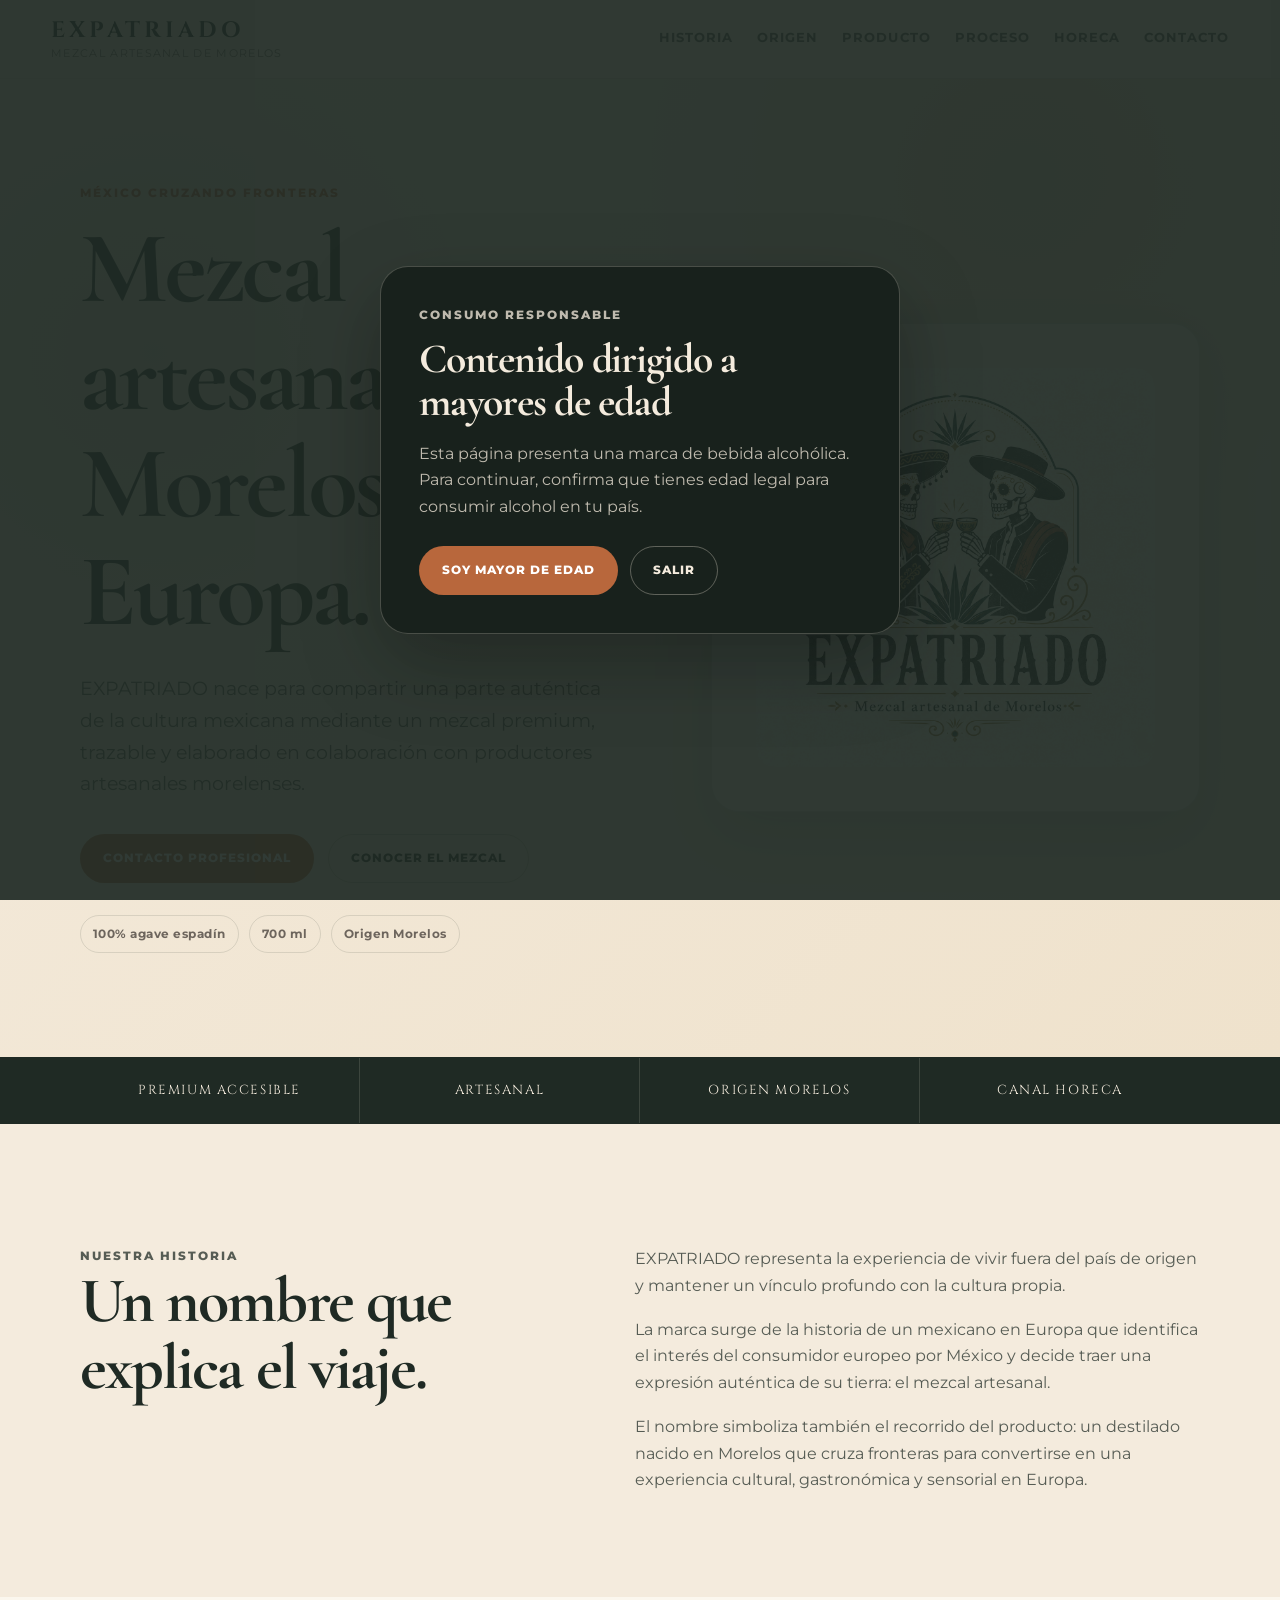
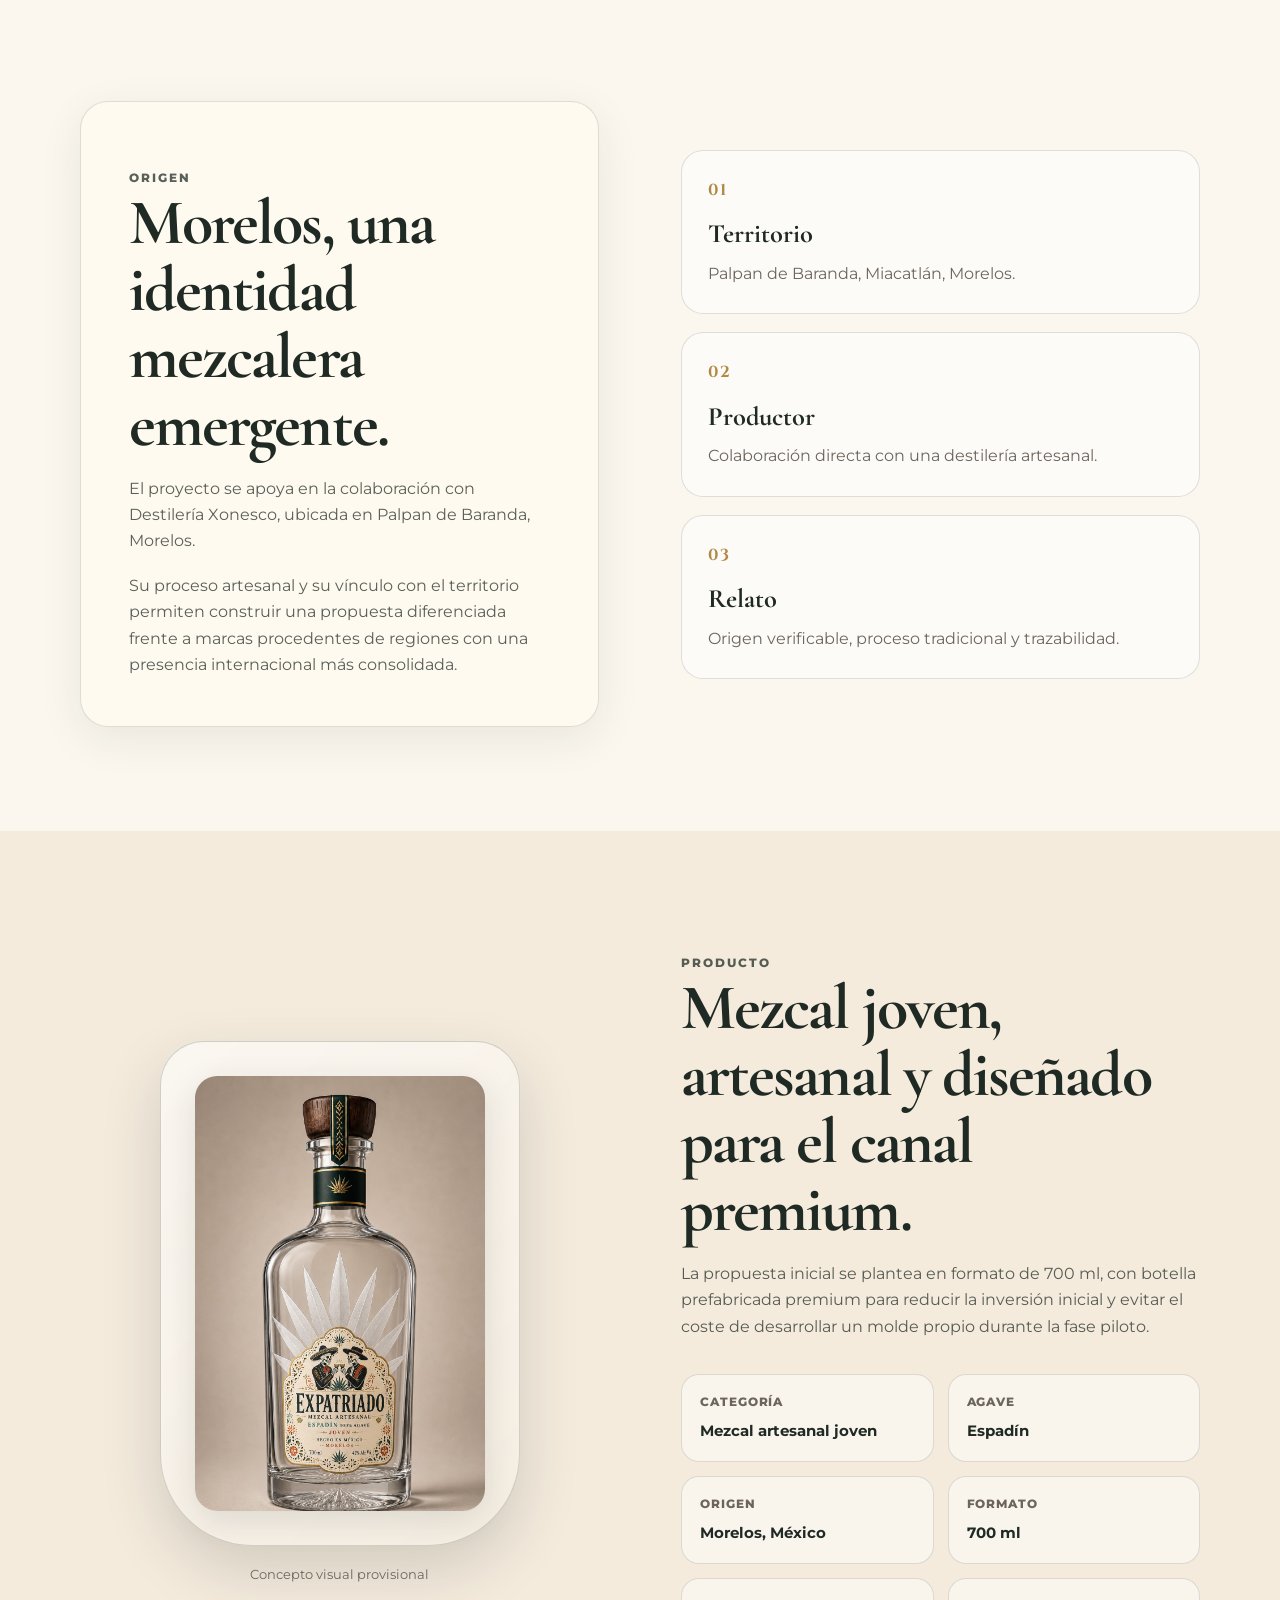
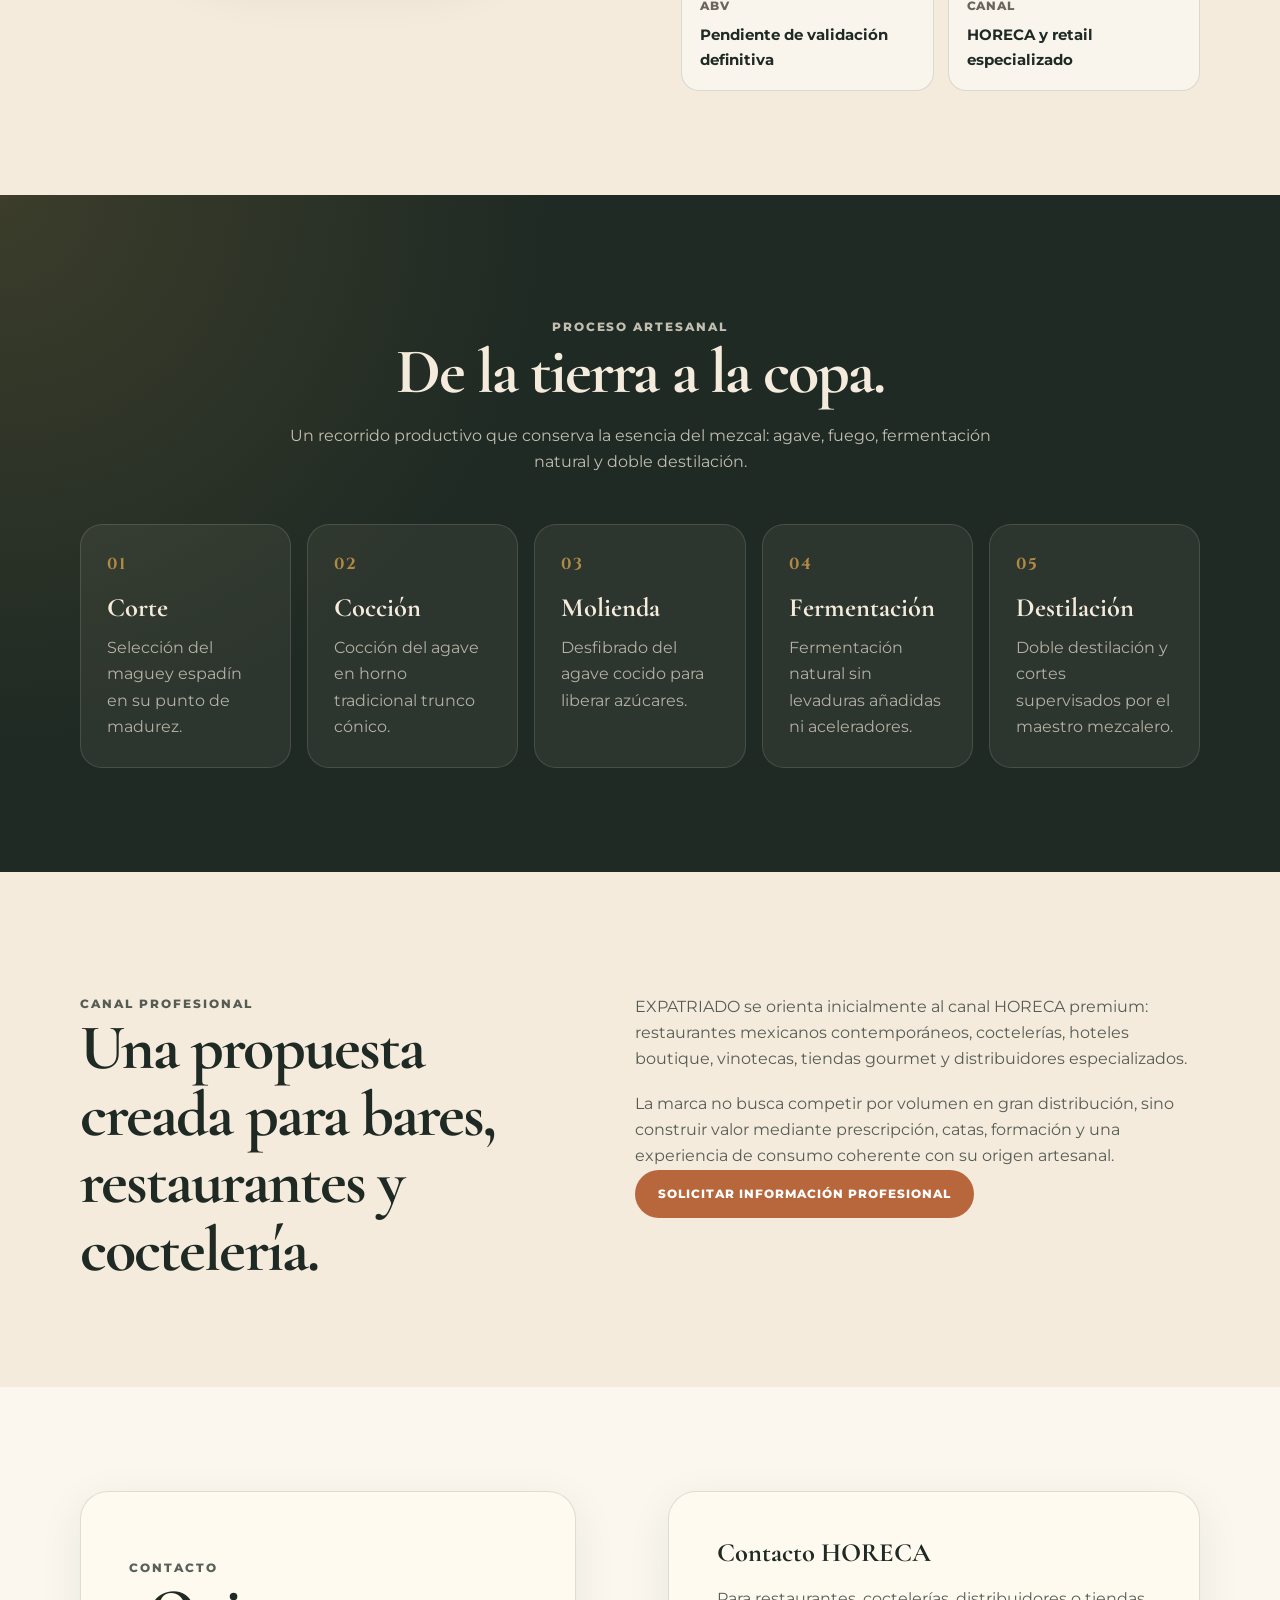
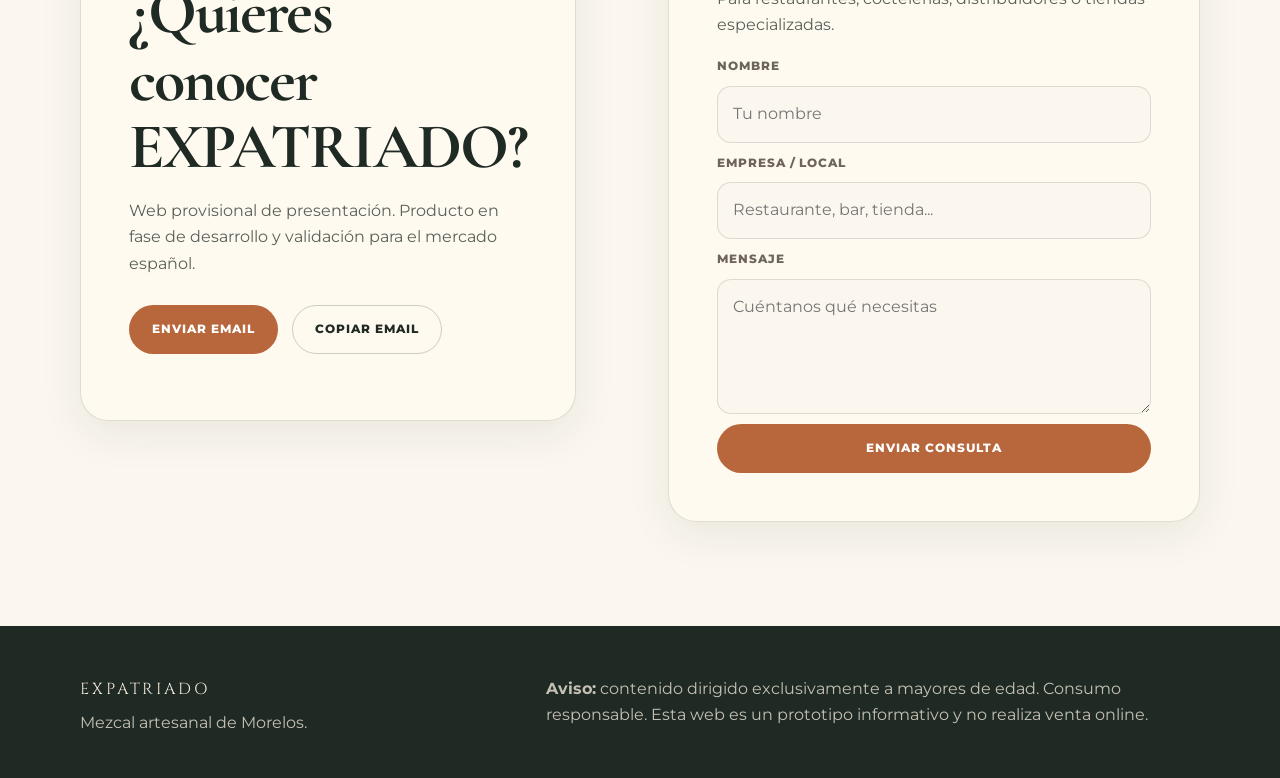
==== commit 0a12a174: "Remove width and height from image tags Removed width and height attributes from images in index.htm" ====
--- a/index.html
+++ b/index.html
@@ -260,8 +260,6 @@
             <img
               src="https://fcards4-debug.github.io/Expatriado-mezcal/logo-catrines.png?v=6"
               alt="Logo de EXPATRIADO con dos catrines brindando"
-              width="1000"
-              height="1000"
               decoding="async"
             />
 
@@ -484,8 +482,6 @@
             <img
               src="https://fcards4-debug.github.io/Expatriado-mezcal/Expatriado-botella.jpg?v=6"
               alt="Botella EXPATRIADO Mezcal Artesanal de Morelos"
-              width="1024"
-              height="1536"
               loading="lazy"
               decoding="async"
             />
--- a/style.css
+++ b/style.css
@@ -407,4 +407,58 @@
   .intro-band p { border-right: 0; border-bottom: 1px solid rgba(244,235,221,0.14); }
   .bottle-card__body { min-height: 360px; padding: 22px; }
   .age-gate__card { padding: 26px; }
-}
+  /* =========================================
+   CORRECCIÓN DE IMÁGENES
+   ========================================= */
+
+/* Logo de los catrines */
+.logo-card {
+  display: flex;
+  justify-content: center;
+  align-items: center;
+  overflow: hidden;
+}
+
+.logo-card img {
+  display: block;
+  width: 100%;
+  max-width: 520px;
+  height: auto !important;
+  object-fit: contain;
+  object-position: center;
+}
+
+
+/* Imagen de la botella */
+.bottle-card__body {
+  display: flex;
+  justify-content: center;
+  align-items: center;
+  width: 100%;
+  overflow: hidden;
+}
+
+.bottle-card__body img {
+  display: block;
+  width: auto !important;
+  max-width: 100%;
+  height: auto !important;
+  max-height: 750px;
+  object-fit: contain;
+  object-position: center;
+}
+
+
+/* Ajustes para móvil y tablet */
+@media (max-width: 768px) {
+
+  .logo-card img {
+    max-width: 380px;
+  }
+
+  .bottle-card__body img {
+    max-height: 600px;
+  }
+
+}
+}
